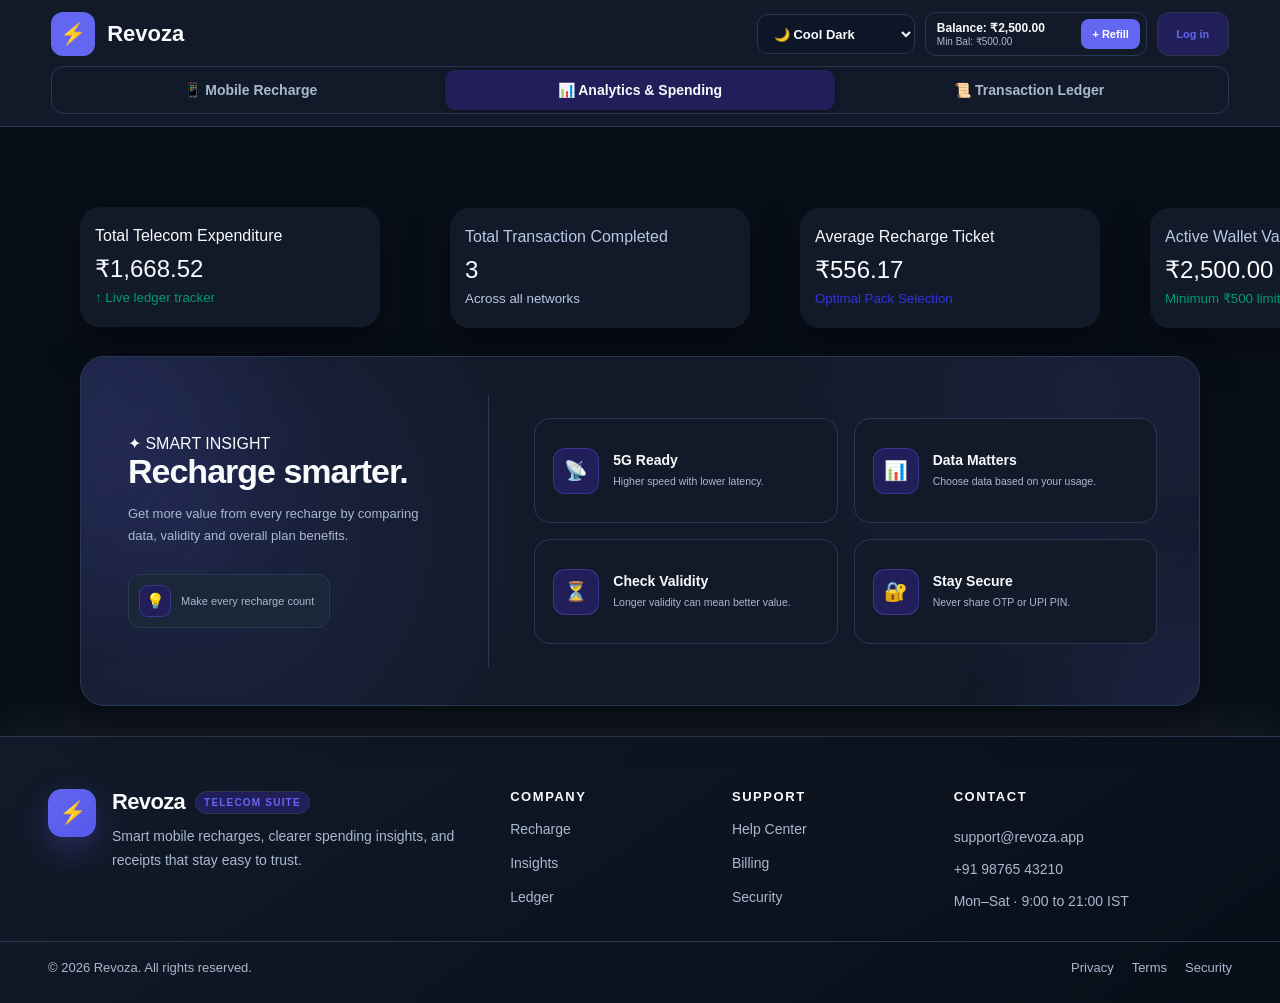
==== analytical.html @ b3568585 "intial-commit" ====
<!DOCTYPE html>
<html lang="en" data-theme="cool-dark">
<head>
    <meta charset="UTF-8">
    <meta name="viewport" content="width=device-width, initial-scale=1.0">
    <title>Revoza</title>
    <link rel="icon" type="image/svg+xml" href="assets/favicon.svg">
    <link rel="apple-touch-icon" href="assets/favicon.svg">
    <link rel="stylesheet" href="css/style.css">
    <script defer src="Js/theme.js"></script>
</head>
<body>
     

    <header class="one">

        <div class="two">
            ⚡
        </div>


  
        <span class="three">
            Revoza
        </span>



        <span class="four">
            Telecom Suite
        </span>



        <nav class="nav-box">

            <button class="Mobile" onclick="window.location.href='index.html'">
                📱 Mobile Recharge
            </button>

           <button class="Mobile active">
           📊 Analytics &amp; Spending
          </button>

         <button class="Mobile" onclick="window.location.href='ledger.html'">
          📜 Transaction Ledger
         </button>
        </nav>



        <div class="right-section">


    

            <div class="theme">

                <select aria-label="Choose color theme">
                    <option value="cool-gray">🔘 Cool Gray</option>
                    <option value="cool-dark">🌙 Cool Dark</option>
                    <option value="soft-white">⚪ Soft White</option>
                    <option value="warm-cream">🌾 Warm Cream</option>
                    <option value="soft-sage">🌿 Soft Sage</option>
                </select>

            </div>




            <div class="wallet">

                <div class="balance-info">

                    <strong>
                        Balance: <span id="display-wallet-bal">₹2,500.00</span>
                    </strong>

                    <small>
                        Min Bal: ₹500.00
                    </small>

                </div>


                <button onclick="window.location.href='index.html'">
                    + Refill
                </button>

            </div>


         

            <div class="user-dropdown-container">
                <button
                    type="button"
                    onclick="handleAuthButtonClick()"
                    class="avatar-button"
                    aria-label="Log in">
                    Log in
                </button>
            </div>

        </div>

    </header>

    <div class="cards-container">

     <div class="total-expenditure" >
            <p class="telecom-expenditure">Total Telecom Expenditure</p>
            <span class="telecom-cost" id="kpi-total-spent">₹0.00</span> <br>
            <small class="telecom-small">↑ Live ledger tracker</small>
     </div>

     <div class="total-expenditure-one" >
            <p class="telecom-expenditure-one">Total Transaction Completed</p>
            <span class="telecom-cost-one" id="kpi-total-count">0</span> <br>
            <small class="telecom-small-one"> Across all networks</small>
     </div>

     <div class="total-expenditure-two" >
            <p class="telecom-expenditure-two">Average Recharge Ticket</p>
            <span class="telecom-cost-two" id="kpi-avg-amount">₹0.00</span> <br>
            <small class="telecom-small-two">Optimal Pack Selection</small>
     </div>


     <div class="total-expenditure-three" >
            <p class="telecom-expenditure-three">Active Wallet Vault</p>
            <span class="telecom-cost-three" id="kpi-wallet-bal">₹2,500.00</span> <br>
            <small class="telecom-small-three">Minimum ₹500 limit</small>
     </div>

    
<div class="recharge-insights">

    <div class="insight-feature">

        <div class="feature-top">
            <span class="feature-badge">✦ SMART INSIGHT</span>
        </div>

        <h2>Recharge smarter.</h2>

        <p>
            Get more value from every recharge by comparing
            data, validity and overall plan benefits.
        </p>

        <div class="feature-bottom">
            <span>💡</span>
            <span>Make every recharge count</span>
        </div>

    </div>


    
    <div class="insight-list">

        <div class="smart-insight">
            <div class="smart-icon">📡</div>

            <div>
                <h4>5G Ready</h4>
                <p>Higher speed with lower latency.</p>
            </div>
        </div>


        <div class="smart-insight">
            <div class="smart-icon">📊</div>

            <div>
                <h4>Data Matters</h4>
                <p>Choose data based on your usage.</p>
            </div>
        </div>


        <div class="smart-insight">
            <div class="smart-icon">⏳</div>

            <div>
                <h4>Check Validity</h4>
                <p>Longer validity can mean better value.</p>
            </div>
        </div>


        <div class="smart-insight">
            <div class="smart-icon">🔐</div>

            <div>
                <h4>Stay Secure</h4>
                <p>Never share OTP or UPI PIN.</p>
            </div>
        </div>

    </div>

</div>

 </div>

    <footer class="site-footer">
        <div class="footer-shell">
            <div class="footer-brand">
                <div class="footer-logo">⚡</div>
                <div class="footer-brand-copy">
                    <div class="footer-brand-row">
                        <span class="footer-name">Revoza</span>
                        <span class="footer-tag">Telecom Suite</span>
                    </div>
                    <p>Smart mobile recharges, clearer spending insights, and receipts that stay easy to trust.</p>
                </div>
            </div>

            <div class="footer-column">
                <h4>Company</h4>
                <ul class="footer-links">
                    <li><a href="index.html">Recharge</a></li>
                    <li><a href="analytical.html">Insights</a></li>
                    <li><a href="ledger.html">Ledger</a></li>
                </ul>
            </div>

            <div class="footer-column">
                <h4>Support</h4>
                <ul class="footer-links">
                    <li><span>Help Center</span></li>
                    <li><span>Billing</span></li>
                    <li><span>Security</span></li>
                </ul>
            </div>

            <div class="footer-column footer-contact">
                <h4>Contact</h4>
                <p>support@revoza.app</p>
                <p>+91 98765 43210</p>
                <p>Mon–Sat · 9:00 to 21:00 IST</p>
            </div>
        </div>

        <div class="footer-bottom">
            <span>© 2026 Revoza. All rights reserved.</span>
            <div class="footer-legal">
                <span>Privacy</span>
                <span>Terms</span>
                <span>Security</span>
            </div>
        </div>
    </footer>

    <script src="./Js/form-validation.js"></script>
    <script src="./Js/script.js"></script>
    <script src="./Js/auth-header.js"></script>
</body>
</html>
---- css/style.css ----
* {
    margin: 0;
    padding: 0;
    box-sizing: border-box;
}

body {
    background: #080e18;
    color: #ffffff;
    font-family: "Inter", Arial, Helvetica, sans-serif;
    overflow-x: hidden;
    min-height: 100vh;
    display: flex;
    flex-direction: column;
}

main,
.cards-container,
.ledger-page {
    flex: 1;
}

.site-footer {
    width: 100%;
    align-self: stretch;
    margin-top: 30px;
    background: linear-gradient(145deg, var(--theme-header, #121a29), var(--theme-bg, #080e18));
    border-top: 1px solid var(--theme-border, #293852);
    box-shadow: 0 -18px 40px color-mix(in srgb, var(--theme-text, #f8fafc) 5%, transparent);
    color: var(--theme-text, #f8fafc);
    transition: background 180ms ease, border-color 180ms ease, color 180ms ease;
}

.footer-shell {
    width: 100%;
    max-width: 1320px;
    margin: 0 auto;
    padding: 52px clamp(20px, 4vw, 48px) 28px;
    display: grid;
    grid-template-columns: minmax(280px, 1.7fr) repeat(2, minmax(120px, 0.75fr)) minmax(210px, 1.1fr);
    gap: 32px;
}

.footer-brand {
    display: flex;
    align-items: flex-start;
    gap: 16px;
}

.footer-logo {
    width: 48px;
    height: 48px;
    border-radius: 14px;
    display: grid;
    place-items: center;
    font-size: 22px;
    color: #ffffff;
    background: linear-gradient(135deg, var(--theme-accent, #6366f1), var(--theme-accent-hover, #5558e8));
    box-shadow: 0 12px 30px color-mix(in srgb, var(--theme-accent, #6366f1) 28%, transparent);
}

.footer-brand-copy {
    max-width: 360px;
}

.footer-brand-row {
    display: flex;
    align-items: center;
    gap: 10px;
    flex-wrap: wrap;
    margin-bottom: 10px;
}

.footer-name {
    font-size: 22px;
    font-weight: 800;
    letter-spacing: -0.03em;
    color: var(--theme-text, #f8fafc);
}

.footer-tag {
    padding: 5px 8px;
    border: 1px solid var(--theme-border, #293852);
    border-radius: 999px;
    background: var(--theme-accent-soft, #211e59);
    color: var(--theme-accent, #6366f1);
    font-size: 10px;
    font-weight: 700;
    letter-spacing: 0.12em;
    text-transform: uppercase;
}

.footer-brand-copy p,
.footer-column p,
.footer-links a,
.footer-links span {
    color: var(--theme-muted, #a9b8d0);
    font-size: 14px;
    line-height: 1.7;
}

.footer-column h4 {
    margin-bottom: 14px;
    color: var(--theme-text, #f8fafc);
    font-size: 13px;
    font-weight: 700;
    letter-spacing: 0.12em;
    text-transform: uppercase;
}

.footer-links {
    list-style: none;
    display: flex;
    flex-direction: column;
    gap: 10px;
}

.footer-links a {
    text-decoration: none;
    transition: color 150ms ease;
}

.footer-links a:hover,
.footer-legal a:hover {
    color: var(--theme-accent, #6366f1);
}

.footer-contact {
    display: flex;
    flex-direction: column;
    gap: 8px;
}

.footer-contact p {
    margin: 0;
}

.footer-bottom {
    width: 100%;
    max-width: 1320px;
    margin: 0 auto;
    padding: 18px clamp(20px, 4vw, 48px) 28px;
    border-top: 1px solid var(--theme-border, #293852);
    display: flex;
    align-items: center;
    justify-content: space-between;
    gap: 20px;
    color: var(--theme-muted, #a9b8d0);
    font-size: 13px;
}

.footer-legal {
    display: flex;
    align-items: center;
    gap: 18px;
    flex-wrap: wrap;
}

.footer-legal a {
    color: var(--theme-muted, #a9b8d0);
    text-decoration: none;
    transition: color 150ms ease;
}

.footer-legal span {
    color: var(--theme-muted, #a9b8d0);
}

.footer-links a:focus-visible,
.footer-legal a:focus-visible {
    outline: 2px solid var(--theme-accent, #6366f1);
    outline-offset: 4px;
    border-radius: 2px;
}

@media (max-width: 900px) {
    .footer-shell {
        grid-template-columns: 1fr 1fr;
    }
}

@media (max-width: 640px) {
    .footer-shell {
        grid-template-columns: 1fr;
    }

    .footer-bottom {
        flex-direction: column;
        align-items: flex-start;
    }
}

.one {
    width: 100%;
    height: 76px;
    background: #121a29;
    border-bottom: 1px solid #293447;
    display: flex;
    align-items: center;
    padding: 0 6.3%;
    gap: 10px;
}

.two {
    width: 44px;
    height: 44px;
    flex-shrink: 0;
    background: #6366f1;
    border-radius: 12px;
    display: flex;
    align-items: center;
    justify-content: center;
    font-size: 21px;
}

.three {
    color: #ffffff;
    font-size: 22px;
    font-weight: 700;
    white-space: nowrap;
    flex-shrink: 0;
}

.four {
    padding: 5px 8px;
    color: #8fc5ff;
    border: 1px solid #293852;
     border-radius: 8px;
    font-size: 10px;
    white-space: nowrap;
    margin-right: 28px;
    flex-shrink: 0;
}

.nav-box {
    width: 590px;
    height: 48px;
    display: flex;
    align-items: center;
    background: #1b2638;
    border: 1px solid #202f45;
    border-radius: 13px;
    padding: 4px;
    flex-shrink: 0;
}


.Mobile {
    height: 40px;
    padding: 0 14px;
    border: none;
    background: transparent;
    color: #aebbd0;
    border-radius: 10px;
    font-family: inherit;
    font-size: 14px;
    font-weight: 600;
    white-space: nowrap;
    cursor: pointer;
    display: flex;
    align-items: center;
    justify-content: center;
    flex: 1;
    transition: 0.2s ease;
}


.Mobile.active {
    background: #111a2a;
    color: #ffffff;
    box-shadow: 0 2px 6px rgba(0, 0, 0, 0.25);
}


.Mobile:hover {
    background: #26344a;
    color: #ffffff;
}


.right-section {
    margin-left: auto;
    display: flex;
    align-items: center;
    gap: 10px;
    flex-shrink: 0;
}


.theme select {
    width: 158px;
    height: 40px;
    padding: 0 12px;
    background: #101827;
    color: #ffffff;
    border: 1px solid #293852;
    border-radius: 11px;
    font-family: inherit;
    font-size: 13px;
    font-weight: 600;
    outline: none;
    cursor: pointer;
}



.wallet {
    width: 222px;
    height: 44px;
    display: flex;
    align-items: center;
    justify-content: space-between;
    padding: 4px 6px 4px 11px;
    background: #1b2638;
    border: 1px solid #293852;
    border-radius: 11px;
    flex-shrink: 0;
}

.balance-info {
    display: flex;
    flex-direction: column;
    gap: 1px;
   white-space: nowrap;
}


.balance-info strong {
    color: #ffffff;
    font-size: 12px;
    font-weight: 700;
}


.balance-info small {
    color: #83a1c4;
    font-size: 10px;
}


.wallet > button {
    height: 30px;
    padding: 0 11px;
    background: #111a2a;
    border: none;
    border-radius: 8px;
    color: #ffffff;
    font-family: inherit;
    font-size: 11px;
    font-weight: 700;
    cursor: pointer;
}


.wallet > button:hover {
    background: #26344a;
}

.user-dropdown-container {
    position: relative;
    flex-shrink: 0;
}


.avatar-button {
    width: 44px;
    height: 44px;
    display: flex;
    align-items: center;
    justify-content: center;
    background: #201d67;
    border: 1px solid #36318c;
    border-radius: 12px;
    color: #9b9aff;
    font-family: inherit;
    font-size: 13px;
    font-weight: 700;
    cursor: pointer;
}


.avatar-button:hover {
    background: #29247c;
}

.dropdown-menu {
    position: absolute;
    top: calc(100% + 10px);
    right: 0;
    width: 245px;
    padding: 8px;
    background: #121a29;
    border: 1px solid #293852;
    border-radius: 14px;
    box-shadow:
        0 15px 35px rgba(0, 0, 0, 0.35),
        0 4px 12px rgba(0, 0, 0, 0.2);
    display: none;
    z-index: 1000;
}


.dropdown-menu.show {
    display: block;
}

.dropdown-menu.login-menu {
    width: min(360px, calc(100vw - 32px));
    padding: 22px;
    border-color: rgba(129, 150, 190, 0.22);
    border-radius: 18px;
    background:
        radial-gradient(ellipse at top right, rgba(99, 102, 241, 0.14), transparent 48%),
        #121a29;
}

.user-dropdown-container > .avatar-button {
    width: auto;
    min-width: 72px;
    padding: 0 12px;
    background: #201d67;
    color: #d3d2ff;
    font-size: 11px;
}

.login-heading {
    margin-bottom: 20px;
}

.login-eyebrow {
    color: #9b9aff;
    font-size: 10px;
    font-weight: 800;
    letter-spacing: 0.12em;
}

.login-heading h2 {
    margin: 8px 0 6px;
    color: #ffffff;
    font-size: 20px;
    letter-spacing: -0.03em;
}

.login-heading p,
.login-note {
    color: #91a0b8;
    font-size: 12px;
    line-height: 1.5;
}

.login-form {
    display: flex;
    flex-direction: column;
    gap: 8px;
}

.login-form > label,
.auth-conditional > label {
    margin-top: 4px;
    color: #d5dfef;
    font-size: 11px;
    font-weight: 700;
}

.auth-conditional {
    display: flex;
    flex-direction: column;
    gap: 8px;
}

.auth-conditional.hidden {
    display: none !important;
}

.login-form > input,
.auth-conditional > input {
    width: 100%;
    height: 42px;
    padding: 0 12px;
    border: 1px solid #2b3a53;
    border-radius: 10px;
    outline: none;
    background: #0d1627;
    color: #ffffff;
    font: inherit;
    font-size: 12px;
    transition: border-color 150ms ease, box-shadow 150ms ease;
}

.login-form > input::placeholder {
    color: #64748b;
}

.login-form > input:focus {
    border-color: #777afc;
    box-shadow: 0 0 0 3px rgba(99, 102, 241, 0.16);
}

.auth-field-error {
    margin: 0 2px 2px;
    color: #f87171;
    font-size: 11px;
    line-height: 1.4;
    text-align: center;
}

.login-form > input.auth-invalid,
.login-form > input.auth-invalid:focus,
.auth-conditional > input.auth-invalid,
.auth-conditional > input.auth-invalid:focus {
    border-color: #ff4d4f;
    box-shadow: none;
}

.login-options {
    display: flex;
    justify-content: space-between;
    align-items: center;
    gap: 10px;
    margin: 6px 0 8px;
}

.password-rules {
    display: grid;
    gap: 5px;
    margin: 2px 0 6px;
    padding: 11px 12px;
    border: 1px solid var(--theme-border, rgba(148, 163, 184, 0.14));
    border-radius: 10px;
    background: var(--theme-card-hover, rgba(7, 13, 25, 0.42));
    color: var(--theme-muted, #aebbd0);
    font-size: 10px;
    line-height: 1.35;
}

.password-rules-title {
    margin-bottom: 2px;
    color: var(--theme-text, #d5dfef);
    font-size: 10px;
    font-weight: 700;
}

.password-rules [data-password-rule]::before {
    content: "○";
    display: inline-block;
    width: 16px;
    color: var(--theme-subtle, #8290a6);
}

.password-rules [data-password-rule].passed {
    color: var(--theme-accent, #86efac);
}

.password-rules [data-password-rule].passed::before {
    content: "✓";
    color: var(--theme-accent, #4ade80);
}

.auth-message {
    margin: 2px 0;
    padding: 10px 11px;
    border: 1px solid rgba(248, 113, 113, 0.25);
    border-radius: 9px;
    background: rgba(127, 29, 29, 0.18);
    color: #fca5a5;
    font-size: 11px;
    line-height: 1.45;
}

.auth-message.success {
    border-color: rgba(74, 222, 128, 0.25);
    background: rgba(20, 83, 45, 0.2);
    color: var(--theme-text, #000000);
}

.auth-session h3 {
    margin: 0 0 6px;
    color: var(--theme-text, #000000);
    font-size: 16px;
}

.auth-session > p {
    margin: 4px 0;
    color: var(--theme-text, #000000);
    font-size: 12px;
}

.auth-logout {
    width: 100%;
    margin-top: 12px;
    padding: 10px 12px;
    border: 0;
    border-radius: 9px;
    background: #245b3d;
    color: #ffffff;
    font: inherit;
    font-weight: 700;
    cursor: pointer;
}

.auth-switch {
    display: flex;
    justify-content: center;
    align-items: baseline;
    flex-wrap: wrap;
    gap: 5px;
    margin: 8px 0 0;
    color: #91a0b8;
    font-size: 11px;
}

.auth-switch button {
    padding: 0;
    border: 0;
    background: transparent;
    color: #a5a6ff;
    font: inherit;
    font-weight: 700;
    cursor: pointer;
}

.auth-switch button:hover {
    color: #d2d2ff;
    text-decoration: underline;
}

.remember-option {
    display: inline-flex;
    align-items: center;
    gap: 7px;
    color: #aebbd0;
    font-size: 11px;
    cursor: pointer;
}

.remember-option input {
    accent-color: #6366f1;
}

.forgot-password {
    padding: 0;
    border: 0;
    background: transparent;
    color: #a5a6ff;
    font: inherit;
    font-size: 11px;
    cursor: pointer;
}

.forgot-password:hover {
    color: #d2d2ff;
    text-decoration: underline;
}

.login-submit {
    min-height: 43px;
    border: 0;
    border-radius: 10px;
    background: linear-gradient(135deg, #696cf5, #5558e8);
    color: #ffffff;
    font: inherit;
    font-size: 13px;
    font-weight: 800;
    cursor: pointer;
    box-shadow: 0 7px 18px rgba(79, 70, 229, 0.22);
    transition: transform 150ms ease, filter 150ms ease;
}

.login-submit:hover {
    transform: translateY(-1px);
    filter: brightness(1.08);
}

.login-submit:focus-visible,
.forgot-password:focus-visible,
.auth-switch button:focus-visible {
    outline: 3px solid rgba(129, 140, 248, 0.75);
    outline-offset: 3px;
}

.login-note {
    margin-top: 6px;
    text-align: center;
    font-size: 10px;
}

.auth-page-body {
    min-height: 100vh;
    background:
        radial-gradient(circle at top, rgba(99, 102, 241, 0.18), transparent 38%),
        linear-gradient(180deg, var(--theme-bg, #070d18) 0%, var(--theme-header, #121a29) 100%);
    display: flex;
    align-items: center;
    justify-content: center;
    padding: 32px 18px;
}

.auth-page-shell {
    width: min(100%, 430px);
}

.auth-page-brand {
    display: flex;
    align-items: center;
    justify-content: center;
    gap: 12px;
    margin-bottom: 18px;
    color: var(--theme-text, #ffffff);
}

.auth-page-brand-mark {
    width: 42px;
    height: 42px;
    display: grid;
    place-items: center;
    border-radius: 12px;
    background: linear-gradient(135deg, var(--theme-accent, #6366f1), var(--theme-accent-hover, #5558e8));
    box-shadow: 0 14px 32px color-mix(in srgb, var(--theme-accent, #6366f1) 28%, transparent);
    font-size: 20px;
}

.auth-page-brand-name {
    font-size: 22px;
    font-weight: 800;
    letter-spacing: -0.04em;
    color: var(--theme-text, #ffffff);
}

.auth-page-brand-tag {
    display: inline-flex;
    align-items: center;
    justify-content: center;
    margin-left: 8px;
    padding: 4px 8px;
    border: 1px solid var(--theme-border, #2d3a50);
    border-radius: 999px;
    background: var(--theme-accent-soft, rgba(17, 24, 39, 0.72));
    color: var(--theme-accent, #8fc5ff);
    font-size: 9px;
    font-weight: 700;
    letter-spacing: 0.1em;
    text-transform: uppercase;
}

.auth-page-card {
    padding: 26px 22px 20px;
    border: 1px solid var(--theme-border, rgba(129, 150, 190, 0.26));
    border-radius: 20px;
    background:
        radial-gradient(ellipse at top right, color-mix(in srgb, var(--theme-accent, #6366f1) 14%, transparent), transparent 40%),
        var(--theme-card, #121a29);
    box-shadow: var(--theme-shadow, 0 25px 50px rgba(3, 7, 18, 0.38));
}

.auth-page-card .login-heading {
    margin-bottom: 18px;
}

.auth-page-card .login-form {
    gap: 9px;
}

.auth-page-card .auth-switch {
    margin-top: 12px;
}

.auth-page-card .login-note {
    margin-top: 10px;
}

.auth-page-link {
    display: inline-flex;
    align-items: center;
    justify-content: center;
    gap: 8px;
    width: 100%;
    min-height: 42px;
    border: 1px solid var(--theme-border, #2b3a53);
    border-radius: 10px;
    background: var(--theme-input, rgba(10, 16, 24, 0.7));
    color: var(--theme-text, #dfe7f5);
    font: inherit;
    font-size: 12px;
    font-weight: 700;
    text-decoration: none;
    transition: border-color 150ms ease, background 150ms ease;
}

.auth-page-link:hover {
    border-color: var(--theme-accent, #4f61a0);
    background: var(--theme-card-hover, #182337);
}

.auth-page-link:focus-visible {
    outline: 3px solid rgba(129, 140, 248, 0.75);
    outline-offset: 3px;
}


.menu-header {
    padding: 12px 11px 13px;
    border-bottom: 1px solid #293447;
    margin-bottom: 6px;
}


.menu-user-name {
    color: #ffffff;
    font-size: 14px;
    font-weight: 700;
    margin-bottom: 4px;
}


.menu-user-email {
    color: #8193ad;
    font-size: 11px;
}


.menu-item {
    width: 100%;
    min-height: 40px;
    padding: 0 11px;
    display: flex;
    align-items: center;
    border: none;
    border-radius: 9px;
    background: transparent;
    color: #c3cfdf;
    font-family: inherit;
    font-size: 12px;
    font-weight: 600;
    text-align: left;
    cursor: pointer;
}

.account-menu-link {
    text-decoration: none;
}


.menu-item:hover {
    background: #1d2a3e;
    color: #ffffff;
}



.select-operator {
    width: 602px;
    height: 410px;
    margin: 30px 0 0 5%;
    padding: 22px;
    background: #121a29;
    border: 1px solid #293852;
    border-radius: 17px;
    position: relative;
    display: grid;
    grid-template-columns: 1fr 1fr;
    column-gap: 12px;
    row-gap: 13px;
}



.select-operator > span {
    grid-column: 1 / -1;
    display: block;
    color: #ffffff;
    font-size: 17px;
    font-weight: 700;
    line-height: 22px;
    margin-bottom: 0;
}


.pp-sidebar {
    position: absolute;
    top: 21px;
    right: 22px;
    height: 37px;
    display: flex;
    align-items: center;
    padding: 3px;
    background: #1b2638;
    border-radius: 12px;
    z-index: 5;
}


.toggle-btn {
    height: 31px;
    padding: 0 14px;
    border: none;
    border-radius: 9px;
    background: transparent;
    color: #8eb4df;
    font-family: inherit;
    font-size: 13px;
    font-weight: 600;
    cursor: pointer;
    transition: 0.2s ease;
}


.toggle-btn.active {
    background: #111a2a;
    color: #ffffff;
    box-shadow: 0 2px 5px rgba(0, 0, 0, 0.3);
}


.toggle-btn:hover {
    color: #ffffff;
}
 

.button-one,
.button-two,
.button-three,
.button-four {
    width: 100%;
    height: 72px;
    margin: 0;
    position: relative;
    display: block;
}




.button-one button,
.button-two button,
.button-three button,
.button-four button {
    width: 100%;
    height: 72px;
    position: relative;
    display: flex;
    align-items: center;
    padding: 0 15px;
    background: #121a29;
    border: 1px solid #293852;
    border-radius: 15px;
    color: #ffffff; 
    font-family: inherit;
    text-align: left;
    cursor: pointer;
    transition:
        background 0.2s ease,
        border 0.2s ease;
}

.button-one button.selected,
.button-two button.selected,
.button-three button.selected,
.button-four button.selected {
    background: #211e59;
    border: 2px solid #6366f1;
}



.button-one button:hover,
.button-two button:hover,
.button-three button:hover,
.button-four button:hover {
    border-color: #4f61a0;
    background: #182337;
}


.button-one button.selected:hover,
.button-two button.selected:hover,
.button-three button.selected:hover,
.button-four button.selected:hover {
    background: #211e59;
    border-color: #6366f1;
}



.logo-selector {
    width: 39px;
    height: 39px;
    flex-shrink: 0;
    margin-right: 13px;
    border-radius: 10px;
    display: flex;
    align-items: center;
    justify-content: center;
    color: #ffffff;
    font-size: 14px;
    font-weight: 700;
}



.button-one .logo-selector {
    background: #0864c9;
}


.button-two .logo-selector {
    background: #ec1646;
}


.button-three .logo-selector {
    background: #ed8700;
}



.button-four .logo-selector {
    background: #009b70;
}



.button-one strong,
.button-two strong,
.button-three strong,
.button-four strong {
    position: absolute;
    left: 66px;
    top: 19px;
    color: #ffffff;
    font-size: 14px;
    font-weight: 700;
    line-height: 17px;
    white-space: nowrap;
}


.button-one small,
.button-two small,
.button-three small,
.button-four small {
    position: absolute;
    left: 66px;
    top: 40px;
    color: #a9b8d0;
    font-size: 12px;
    line-height: 15px;
    white-space: nowrap;
}


.selected-indicator {
    position: absolute;
    right: 14px;
    top: 50%;
    transform: translateY(-50%);
    width: 23px;
    height: 23px;
    display: none;
    align-items: center;
    justify-content: center;
    background: #6865f5;
    border-radius: 50%;
    color: #ffffff;
    font-size: 14px;
    font-weight: 700;
}


.selected-indicator.selected {
    display: flex;
}


.phone-field-group {
    grid-column: 1 / -1;
    width: 100%;
    margin-top: 1px;
}


.field-label {
    display: block;
    margin-bottom: 6px;
    color: #9fc3eb;
    font-size: 12px;
    font-weight: 600;
}



.phone-input-wrap {
    width: 100%;
    height: 49px;
    display: flex;
    align-items: center;
    background: #0d1627;
    border: 1px solid #293852;
    border-radius: 12px;
    padding: 0 10px 0 13px;
}


.prefix-tag {
    color: #a9c9ed;
    font-size: 13px;
    font-weight: 600;
    margin-right: 12px;
}


.phone-input {
    flex: 1;
    min-width: 0;
    height: 100%;
    border: none;
    outline: none;
    background: transparent;
    color: #ffffff;
    font-family: inherit;
    font-size: 17px;
    font-weight: 700;
}


.phone-input::placeholder {
    color: #687b98;
    font-weight: 400;
}


.auto-detect-pill {
    display: flex;
    align-items: center;
    justify-content: center;
}



.badge-brand {
    min-width: 39px;
    height: 25px;
    padding: 0 9px;
    display: flex;
    align-items: center;
    justify-content: center;
    background: #211e59;
    border: 1px solid #39349b;
    border-radius: 14px;
    color: #7472ff;
    font-size: 11px;
    font-weight: 700;
}


.circle-bar {
    grid-column: 1 / -1;
    width: 100%;
    height: 43px;
    margin-top: 0;
    padding: 0 13px;
    display: flex;
    align-items: center;
    justify-content: space-between;
    background: #1e2b40;
    border-radius: 11px;
}




.circle-text {
    color: #9fc3eb;
    font-size: 12px;
    font-weight: 400;
}



.circle-val {
    color: #ffffff;
   font-size: 12px;
   font-weight: 700;
}



.card {
    width: 602px;
    height: auto;
    min-height: 0;
    margin: 20px 0 30px 5%;
    padding: 22px 25px 24px;
    background: #121a29;
    border: 1px solid #293852;
    border-radius: 17px;
    color: #ffffff;
    box-sizing: border-box;
}



.card .summary-title {
    width: 100%;
    margin: 0 0 20px;
    padding: 0 0 12px;
    display: flex;
    align-items: center;
    justify-content: space-between;
    border-bottom: 1px solid #293447;
    color: #9fc3eb;
    font-size: 13px;
    font-weight: 700;
}



.card .summary-title .selected-indicator {

    position: static;
    display: inline-flex;
    align-items: center;
    justify-content: center;
    width: auto;
    height: 24px;
    margin: 0;
    padding: 0 10px;
    background: #6366f1;
    border: none;
    border-radius: 12px;
    color: #ffffff;
    font-size: 10px;
    font-weight: 700;
    white-space: nowrap;
}



.card .summary-item {

    width: 100%;
    margin: 0 0 13px;
    padding: 0;
    display: flex;
    align-items: center;
    justify-content: space-between;
    color: #a9b8d0;
    font-size: 13px;
}


.card .summary-item-label {

    color: #a9b8d0;
    font-size: 13px;
    font-weight: 400;
}


.card .summary-item-val {

    color: #ffffff;
    font-size: 13px;
    font-weight: 700;
}



.card .hidden {
    display: none;
}


.card .summary-total {

    width: 100%;
    margin-top: 4px;
    padding-top: 15px;
    display: flex;
    align-items: center;
    justify-content: space-between;
    border-top: 1px solid #293447;
}


.card .total-text {

    color: #ffffff;
    font-size: 15px;
    font-weight: 700;
}


.card .total-num {

    color: #ffffff;
    font-size: 21px;
    font-weight: 800;
}



.card .coupon-box {

    width: 100%;
    margin-top: 24px;
    padding: 0;
    background: transparent;
    border: none;
}




.card .coupon-box .field-label {

    display: block;
    margin: 0 0 7px;
    color: #9fc3eb;
    font-size: 12px;
    font-weight: 600;
}


.card .coupon-row {

    width: 100%;
    display: flex;
    align-items: center;
}




.card .coupon-input {

    flex: 1;
    min-width: 0;
    height: 48px;
    padding: 0 16px;
    background: #0d1627;
    border: 1px solid #293852;
    border-radius: 12px;
    outline: none;
    color: #ffffff;
    font-family: inherit;
    font-size: 13px;
    font-weight: 600;
    box-sizing: border-box;
}


.card .coupon-input::placeholder {

    color: #71809a;
}



.card .btn-secondary {

    width: 92px;
    height: 48px;
    margin-left: 10px;
    padding: 0;
    flex-shrink: 0;
    display: flex;
    align-items: center;
    justify-content: center;
    background: #1d2a40;
    border: none;
    border-radius: 12px;
    color: #ffffff;
    font-family: inherit;
    font-size: 13px;
    font-weight: 700;
    cursor: pointer;
}


.card .btn-secondary:hover {

    background: #293a55;
}


.card .coupon-hints {

    margin: 8px 0 0;
    color: #7f96b5;
    font-size: 10px;
    line-height: 15px;
}


.card .coupon-hints strong {

    color: #9fc3eb;
    font-weight: 600;
}

.card #pay-button {

    width: 100%;
    height: 57px;
    margin: 24px 0 0;
    padding: 0 24px;
    display: flex; 
    align-items: center;
    justify-content: space-between;
    background: #6366f1;
    border: none;
    border-radius: 13px;
    color: #ffffff;
    font-family: inherit;
    font-size: 16px;
    font-weight: 700;
    cursor: pointer;
    box-sizing: border-box;
    transition: 0.2s ease;
}


.card #pay-button:hover {

    background: #5558e8;
}


.card #pay-button-text {

    color: #ffffff;
    font-size: 16px;
    font-weight: 700;
}



.card #pay-button-amount {

    color: #ffffff;
    font-size: 14px;
    font-weight: 800;
}



.card .minimum-balance {

    margin: 14px 0 0;
    padding: 0;
    text-align: center;
    color: #83a1c4;
    font-size: 10px;
    line-height: 15px;
}


.card .minimum-balance strong {

    color: #9fc3eb;
    font-weight: 700;
}


.recharge-layout {
    width: 100%;
    display: grid;
    grid-template-columns: minmax(0, 0.85fr) minmax(0, 1.15fr);
    gap: 24px;
    padding: 30px 5% 40px;
    box-sizing: border-box;
    align-items: start;
}



.left-column {
    width: 100%;
    display: flex;
    flex-direction: column;
    gap: 20px;
    min-width: 0;
}



.left-column .select-operator {

    width: 100%;
    margin: 0;
    box-sizing: border-box;
}



.left-column .card {

    width: 100%;
    margin: 0;
    box-sizing: border-box;
}



.catlog-panel {

    width: 100%;
    min-width: 0;
    margin: 0;
    box-sizing: border-box;
}



.catlog-panel .card {

    width: 100%;
    height: auto ;
    min-height: 760px;
    margin: 0;
    padding: 28px 24px 32px;
    background: #121a29;
    border: 1px solid #293852;
    border-radius: 17px;
    color: #ffffff;
    box-sizing: border-box;
}



.catlog-top {

    width: 100%;
    display: flex;
    align-items: flex-start;
    justify-content: space-between;
    gap: 20px;
    margin-bottom: 20px;
}



.catlog-heading {

    margin: 0 0 3px;
    color: #ffffff;
    font-size: 23px;
    font-weight: 800;
    line-height: 1.2;
}



.catlog-sub {

    margin: 0;
    color: #9fb1cc;
    font-size: 15px;
    line-height: 1.4;
}


.catlog-sub strong {

    color: #19bfff;
    font-weight: 700;
}



.search-filter-row {

    width: 345px;
    flex-shrink: 0;
}


.search-filter-row .input-field {

    width: 100%;
    height: 48px;
    padding: 0 16px;
    background: #0d1627;
    border: 1px solid #293852;
    border-radius: 13px;
    outline: none;
    color: #ffffff;
    font-family: inherit;
    font-size: 13px;
    box-sizing: border-box;
}


.search-filter-row .input-field::placeholder {

    color: #71809a;
}

.category-tab-bar {

    width: 100%;
    display: flex;
    align-items: center;
    gap: 12px;
    padding-bottom: 13px;
    margin-bottom: 22px;
    border-bottom: 1px solid #293447;
    overflow-x: auto;
    scrollbar-width: none;
}


.category-tab-bar::-webkit-scrollbar {

    display: none;
}



.cat-tab {

    height: 40px;
    padding: 0 18px;
    border: none;
    border-radius: 11px;
    background: transparent;
    color: #9db0ca;
    font-family: inherit;
    font-size: 14px;
    font-weight: 600;  
    white-space: nowrap;
    cursor: pointer;
    transition: 0.2s ease;
}


.cat-tab:hover {

    background: #1c2940;
    color: #ffffff;
}


.cat-tab.active {

    background: #6366f1;
    color: #ffffff;
    font-weight: 700;
}


.plans-scroll-grid {

    width: 100%;
    display: grid;
    grid-template-columns:
        repeat(2, minmax(0, 1fr));
    gap: 20px;
    box-sizing: border-box;
}

@media (max-width: 1250px) {

    .recharge-layout {
        grid-template-columns: minmax(0, 0.9fr) minmax(0, 1.1fr);
        padding-left: 3%;
        padding-right: 3%;
    }

}


@media (max-width: 1000px) {

    .recharge-layout {

        grid-template-columns: 1fr;

    }


    .left-column {

        width: 100%;

    }


    .catlog-panel {

        width: 100%;

    }


    .catlog-panel .card {

        min-height: auto;

    }

}


@media (max-width: 650px) {

    .recharge-layout {

        padding: 20px 12px 30px;

    }


    .catlog-top {

        flex-direction: column;

    }


    .search-filter-row {

        width: 100%;

    }


    .plans-scroll-grid {

        grid-template-columns: 1fr;

    }


    .catlog-panel .card {

        padding: 20px 16px 25px;

    }

}

.total-expenditure{
    color: #AFC8E8;
    font-size: 16px;
    gap: 10px;
    margin: 80px;
    background-color: #151C2C;
    padding-top: 20px;
    padding-bottom: 20px;
    padding-left: 15px;
    padding-right: 8px;
    border-radius: 20px;
    height: 120px;
    width: 300px;

}

.total-expenditure .telecom-expenditure {
    
   font-size:16px;
  margin: 0  0 10px 0 ;
}

.total-expenditure .telecom-cost{
 font-size: x-large;
display: inline-block;
  margin-bottom: 5px;
}

.total-expenditure .telecom-small{
    color: #009b70;
     display: inline-block;
    margin-bottom: 20px;
}





.total-expenditure-one{
    color: #AFC8E8;
    font-size: 16px;
    background-color: #151C2C;
    padding-top: 20px;
    padding-bottom: 20px;
    padding-left: 15px;
    padding-right: 8px;
    border-radius: 20px;
    height: 120px;
    width: 300px;
    margin-left: 450px;
    margin-top: -199px;
}

.total-expenditure-one .telecom-expenditure-one{
  font-size:16px;
  color: #b8c7e6;
 margin: 0  0 10px 0 ;
  
}

.total-expenditure-one .telecom-cost-one{
 font-size: x-large;
 display: inline-block;
  margin-bottom: 5px;
}

.total-expenditure-one  .telecom-small-one{
   color: #b8c7e6;
    display: inline-block;
   margin-bottom: 20px;

}




.total-expenditure-two{
    color: #AFC8E8;
    font-size: 16px;
    background-color: #151C2C;
    padding-top: 20px;
    padding-bottom: 20px;
    padding-left: 15px;
    padding-right: 8px;
    border-radius: 20px;
    height: 120px;
    width: 300px;
    margin-left: 800px;
    margin-top: -120px;
}

.total-expenditure-two .telecom-expenditure-two{
  font-size:16px;
   margin: 0  0 10px 0 ;

}

.total-expenditure-two .telecom-cost-two{
 font-size: x-large;
 color: #ffffff;
  display: inline-block;
  margin-bottom: 5px;
}

.total-expenditure-two  .telecom-small-two{
   color:rgb(50, 50, 223);
    display: inline-block;
  margin-bottom: 20px;
}



.total-expenditure-three{
    color: #AFC8E8;
    font-size: 16px;
    background-color: #151C2C;
    padding-top: 20px;
    padding-bottom: 20px;
    padding-left: 15px;
    padding-right: 8px;
    border-radius: 20px;
    height: 120px;
    width: 300px;
    margin-left: 1150px;
    margin-top: -120px;
}

.total-expenditure-three .telecom-expenditure-three{
  font-size:16px;
  margin-bottom: 5px;
 color: #b8c7e6;
 margin: 0  0 10px 0 ;
  
}

.total-expenditure-three .telecom-cost-three{
 font-size: x-large;
 margin-bottom: 4px;
  color: #ffffff;
  display: inline-block;
  margin-bottom: 5px;
}

.total-expenditure-three  .telecom-small-three{
  color: #009b70;
   display: inline-block;
  margin-bottom: 20px;
}



.recharge-insights {

    width: calc(100% - 160px);
    height: 350px;
    margin-left: 80px;
    margin-top: 28px;
    padding: 38px 42px;
    box-sizing: border-box;
    display: grid;
    grid-template-columns: 1fr 1.7fr;
    gap: 45px;
    position: relative;
    overflow: hidden;

    background:
        radial-gradient(
            circle at 10% 50%,
            rgba(91, 76, 255, 0.20),
            transparent 32%
        ),
        radial-gradient(
            circle at 90% 10%,
            rgba(91, 76, 255, 0.10),
            transparent 28%
        ),
        #151C2C;

    border: 1px solid #303B50;
    border-radius: 24px;
    color: white;
    box-sizing: border-box;
}



.recharge-insights::before {

    content: "";
    position: absolute;
    width: 300px;
    height: 300px;
    left: -150px;
    top: -100px;
    border-radius: 50%;
    background: rgba(91, 76, 255, 0.12);
    filter: blur(60px);
    pointer-events: none;
}


.recharge-insights::after {

    content: "";
    position: absolute;
    width: 250px;
    height: 250px;
    right: -120px;
    bottom: -150px;
    border-radius: 50%;
    background: rgba(91, 76, 255, 0.10);
    filter: blur(60px);
    pointer-events: none;
}


.insight-feature {

    position: relative;
    z-index: 2;
    display: flex;
    flex-direction: column;
    justify-content: center;
    padding: 10px 45px 10px 5px;
    border-right: 1px solid #30394B;
    box-sizing: border-box;
}



.smart-badge {

    width: fit-content;
    padding: 7px 12px;
    position: relative;
    top: -12px;
    margin-bottom: 4px;
    color: #9388FF;
    background: rgba(83, 69, 210, 0.14);
    border: 1px solid #4A3FA8;
    border-radius: 20px;
    font-size: 9px;
    font-weight: 600;
    letter-spacing: 1.3px; 
    line-height: 1;
}


.insight-feature h2 {

    margin: 0 0 14px 0;
    color: #FFFFFF;
   font-size: 34px;
    line-height: 1.08;
    font-weight: 600;
   letter-spacing: -1px;
}




.insight-feature p {
 
    max-width: 390px;
    margin: 0;
    color: #8995AA;
    font-size: 13px;
   line-height: 1.65;
}



.feature-bottom {

    width: fit-content;
    margin-top: 28px;
    padding: 10px 15px 10px 10px;
    display: flex;
    align-items: center;
    gap: 10px;
    background: rgba(255, 255, 255, 0.025);
    border: 1px solid #293448;
    border-radius: 12px;
    color: #AFC8E8;
    font-size: 11px;
}




.feature-bottom span:first-child {

    width: 32px;
    height: 32px;
    display: flex;
    align-items: center;
    justify-content: center;
    background: #211B4B;
    border: 1px solid #3D347C;
    border-radius: 9px;
    font-size: 15px;
    flex-shrink: 0;
}



.insight-list {

    position: relative;
    z-index: 2;
    display: grid;
    grid-template-columns: 1fr 1fr;
    gap: 16px;
    align-content: center;
    padding: 0;
    box-sizing: border-box;
}



.smart-insight {

    min-height: 105px;
    padding: 18px;
    box-sizing: border-box;
    display: flex;
    align-items: center;
    gap: 14px;
    position: relative;

    background:
        linear-gradient(
            135deg,
            rgba(255,255,255,0.045),
            rgba(255,255,255,0.015)
        );

    border: 1px solid #293448;

    border-radius: 16px;

    transition:
        transform 0.25s ease,
        border-color 0.25s ease,
        background 0.25s ease,
        box-shadow 0.25s ease;
}



.smart-insight:hover {

    transform: translateY(-4px);

    background:
        linear-gradient(
            135deg,
            rgba(98,84,255,0.12),
            rgba(255,255,255,0.02)
        );

    border-color: #5146B8;

    box-shadow:
        0 12px 30px rgba(0,0,0,0.20);
}



.smart-icon {

    width: 46px;
    height: 46px;
    flex-shrink: 0;
    display: flex;
    align-items: center;
   justify-content: center;

    background:
        linear-gradient(
            145deg,
            #29215D,
            #1C193B
        );

    border: 1px solid #40358C;

    border-radius: 12px;

    font-size: 19px;

    box-shadow:
        inset 0 0 15px rgba(100,85,255,0.08);
}


.smart-insight h4 {

    margin: 0 0 6px 0;
    color: #FFFFFF;
   font-size: 14px;
    font-weight: 600;
}




.smart-insight p {

    margin: 0;
    color: #7F8BA0;
    font-size: 10.5px;
    line-height: 1.5;
}



@media (max-width: 1100px) {

    .recharge-insights {

        height: auto;

        min-height: 350px;

        grid-template-columns: 1fr;

        gap: 30px;
    }


    .insight-feature {

        border-right: none;

        border-bottom: 1px solid #30394B;

        padding: 10px 10px 30px;
    }


    .insight-list {

        grid-template-columns: 1fr 1fr;
    }
}


@media (max-width: 700px) {

    .recharge-insights {

        width: calc(100% - 30px);

        margin-left: 15px;

        padding: 25px;

    }


    .insight-list {

        grid-template-columns: 1fr;
    }


    .insight-feature h2 {

        font-size: 28px;
    }
}



.ledger-page {
    width: 100%;

    min-height: calc(100vh - 80px);

    padding-top: 30px;

    box-sizing: border-box;
}



.ledger-card {
    width: calc(100% - 170px);
    margin-left: 85px;
    padding: 22px;
    box-sizing: border-box;
    background-color: #151C2C;
    border: 1px solid #303B50;
    border-radius: 18px;
    box-shadow:
        0 12px 35px rgba(0, 0, 0, 0.15);
}



.history-controls {
    display: flex;
    justify-content: space-between;
    align-items: center;
    margin-bottom: 18px;
}


.catalog-heading {
    margin: 0;
    color: #FFFFFF;
    font-size: 19px;
    font-weight: 700;
}


.catalog-sub {
    margin: 4px 0 0;
    color: #8995AA;
    font-size: 12px;
}



.export-button {
    min-width: 210px;
    height: 40px;
    display: flex;
    align-items: center;
    justify-content: center; 
    border: none;
    border-radius: 12px;

    background:
        linear-gradient(
            135deg,
            #7165FF,
            #5A50E8
        );

    color: #FFFFFF;
    font-size: 12px;
    font-weight: 700;
    cursor: pointer;
    box-shadow:
        0 5px 15px rgba(95, 80, 230, 0.25);
}


.export-button:hover {
    transform: translateY(-1px);

    box-shadow:
        0 8px 20px rgba(95, 80, 230, 0.35);
}



.ledger-table-container {
    width: 100%;
    overflow-x: auto;
    border: 1px solid #293449;
    border-radius: 14px;
    background-color: #151C2C;
}



.ledger-table {
    width: 100%;
    border-collapse: collapse;
    text-align: left;
    table-layout: fixed;
    font-size: 12px;
}



.ledger-table th {
    height: 48px;
    padding: 0 16px;
    background-color: #10182A;
    border-bottom: 1px solid #293449;
    color: #8EA0BC;
    font-size: 11px;
    font-weight: 700;
    white-space: nowrap;
}



.ledger-table td {
    height: 66px;
    padding: 0 16px;
    border-bottom: 1px solid #293449;
    color: #DCE5F2;
    font-size: 12px;
    font-weight: 600;
    vertical-align: middle;
}


.ledger-table tbody tr:last-child td {
    border-bottom: none;
}

.ledger-actions {
    display: flex;
    align-items: center;
    gap: 8px;
    white-space: nowrap;
}

.ledger-print-button {
    min-height: 32px;
    padding: 6px 9px;
    border: 1px solid var(--theme-border, #293852);
    border-radius: 8px;
    font: inherit;
    font-size: 11px;
    font-weight: 650;
    cursor: pointer;
    transition: background-color 150ms ease, border-color 150ms ease, color 150ms ease;
}

.ledger-print-button:focus-visible {
    outline: 2px solid var(--theme-accent, #6366f1);
    outline-offset: 2px;
}

.delete-confirm-modal {
    max-width: 420px;
}

.delete-confirm-icon {
    width: 42px;
    height: 42px;
    margin-bottom: 16px;
    display: grid;
    place-items: center;
    border-radius: 50%;
    background: #fff1f2;
    color: #be123c;
    font-size: 22px;
    font-weight: 800;
}

.delete-confirm-modal h2 {
    margin-bottom: 8px;
}

.delete-confirm-modal p {
    color: var(--theme-muted, #a9b8d0);
    font-size: 14px;
    line-height: 1.6;
}

.delete-confirm-actions {
    display: flex;
    justify-content: flex-end;
    gap: 10px;
    margin-top: 22px;
}

.delete-confirm-actions button {
    min-height: 40px;
    padding: 0 14px;
    border: 1px solid var(--theme-border, #293852);
    border-radius: 9px;
    font: inherit;
    font-size: 13px;
    font-weight: 700;
    cursor: pointer;
}

.delete-confirm-actions .btn-secondary {
    background: var(--theme-card-hover, #1b2638);
    color: var(--theme-text, #f8fafc);
}

.delete-confirm-actions .ledger-confirm-delete {
    border-color: #be123c;
    background: #be123c;
    color: #ffffff;
}

.delete-confirm-actions .ledger-confirm-delete:hover {
    border-color: #9f1239;
    background: #9f1239;
}

.delete-confirm-actions button:focus-visible {
    outline: 2px solid var(--theme-accent, #6366f1);
    outline-offset: 3px;
}


.ledger-table tbody tr:hover {
    background-color: #192236;
}



.ledger-table td strong {
    display: block;
    color: #FFFFFF;
    font-size: 12px;
    font-weight: 700;
}


.ledger-table td small {
    display: block;
    margin-top: 3px;
    color: #8392AA;
    font-size: 10px;
    font-weight: 500;
}



.status-success {
    display: inline-flex;
    align-items: center;
    justify-content: center; 
    min-width: 55px;
    height: 24px;
    padding: 0 10px;
    box-sizing: border-box;
    background-color: #D9FBEA;
    color: #087443;
    border-radius: 20px;
    font-size: 9px;
    font-weight: 800;
    letter-spacing: 0.3px;
}



.print-button {
    padding: 7px 12px;
    border: 1px solid #29394F;
     border-radius: 20px;
    background-color: #202D43;
    color: #DCE5F2;
    font-size: 10px;
    font-weight: 700;
    cursor: pointer;
    white-space: nowrap;
    transition: 0.2s ease;
}


.print-button:hover {
    background-color: #2A3A55;
    border-color: #435A7B;
    transform: translateY(-1px);
}



.ledger-table th:nth-child(1),
.ledger-table td:nth-child(1) {
    width: 13%;
}


.ledger-table th:nth-child(2),
.ledger-table td:nth-child(2) {
    width: 16%;
}


.ledger-table th:nth-child(3),
.ledger-table td:nth-child(3) {
    width: 18%;
}


.ledger-table th:nth-child(4),
.ledger-table td:nth-child(4) {
    width: 10%;
}


.ledger-table th:nth-child(5),
.ledger-table td:nth-child(5) {
    width: 16%;
}


.ledger-table th:nth-child(6),
.ledger-table td:nth-child(6) {
    width: 11%;
}


.ledger-table th:nth-child(7),
.ledger-table td:nth-child(7) {
    width: 16%;
}




@media (max-width: 1000px) {

    .ledger-card {
        width: calc(100% - 40px);

        margin-left: 20px;
    }


    .history-controls {
        align-items: flex-start;

        gap: 15px;

        flex-direction: column;
    }


    .export-button {
        width: 100%;
    }
}


.plan-item-card {
    background: #111b2d;
    border: 1px solid #263957;
    border-radius: 16px;
    padding: 20px;
    min-height: 230px;
    box-sizing: border-box;
    cursor: pointer;
    transition: all 0.2s ease;
    display: flex;
    flex-direction: column;
    justify-content: space-between;
}

.plan-item-card:hover {
    border-color: #6366f1;
    transform: translateY(-2px);
}

.plan-item-card.selected {
    border: 2px solid #6366f1;
    background: #17213a;
    box-shadow: 0 0 20px rgba(99, 102, 241, 0.15);
}




.plan-card-head {
    display: flex;
    justify-content: space-between;
    align-items: center;
    gap: 10px;
}

.plan-amount {
    color: #ffffff;
    font-size: 26px;
    font-weight: 700;
}


/* BADGES */

.badge {
    display: inline-flex;
    align-items: center;
    padding: 5px 9px;
    border-radius: 7px;
    font-size: 11px;
    font-weight: 700;
    white-space: nowrap;
}

.badge-brand {
    background: #243c68;
    color: #9dbdff;
}

.badge-warning {
    background: #493d1f;
    color: #ffd66b;
}




.selected-indicator {
    background: #6366f1;
    color: white;
    padding: 5px 9px;
    border-radius: 7px;
    font-size: 11px;
    font-weight: 700;
}




.plan-specs {
    display: flex;
    gap: 50px;
    margin-top: 18px;
}

.spec-col {
    display: flex;
    flex-direction: column;
    gap: 5px;
}

.spec-lbl {
    color: #7185a5;
    font-size: 12px;
}

.spec-val {
    color: #ffffff;
    font-size: 15px;
    font-weight: 600;
}




.plan-perks {
    display: flex;
    flex-wrap: wrap;
    gap: 7px;
    margin-top: 18px;
}

.perk-pill {
    background: #1d2b43;
    color: #d7e3f5;
    border: 1px solid #30445f;
    padding: 5px 9px;
    border-radius: 7px;
    font-size: 11px;
}




.plan-footer-row {
    margin-top: 18px;
    padding-top: 14px;
    border-top: 1px solid #263957;
    display: flex;
    justify-content: space-between;
    align-items: flex-end;
    gap: 15px;
}

.plan-desc-text {
    color: #9aabc2;
    font-size: 13px;
    line-height: 1.5;
    margin: 0;
}

.inspect-link {
    color: #8fa8ff;
    font-size: 13px;
    font-weight: 600;
    white-space: nowrap;
    cursor: pointer;
}

.inspect-link:hover {
    color: #ffffff;
}



@media (max-width: 650px) {

    .plans-scroll-grid {
        grid-template-columns: 1fr;
    }

    .plan-item-card {
        min-height: auto;
    }

    .plan-specs {
        gap: 25px;
    }

}

/* POPUP FIX */
.hidden {
    display: none !important;
}

.modal-overlay {
    position: fixed;
    inset: 0;
    background: rgba(8, 14, 24, 0.65);
    backdrop-filter: blur(8px);
    -webkit-backdrop-filter: blur(8px);
    display: flex;
    justify-content: center;
    align-items: center;
    z-index: 9999;
    padding: 20px;
    box-sizing: border-box;
}

.modal-box {
    position: relative;
    width: 100%;
    max-width: 480px;
    padding: 26px;
    background: #151c2c;
    color: #ffffff;
    border: 1px solid #293852;
    border-radius: 18px;
    box-shadow: 0 20px 60px rgba(0, 0, 0, 0.4);
    box-sizing: border-box;
}

.modal-box h2 {
    font-size: 21px;
    margin: 0 0 20px;
}

.modal-box label {
    display: block;
    margin-bottom: 8px;
    color: #9fc3eb;
    font-size: 13px;
}

.modal-box input {
    width: 100%;
    height: 44px;
    padding: 0 14px;
    background: #0d1627;
    border: 1px solid #293852;
    border-radius: 12px;
    color: white;
    font-size: 15px;
    box-sizing: border-box;
}

.modal-box p {
    margin: 12px 0;
    font-size: 12px;
}

#toast-shelf {
    position: fixed;
    top: 80px;
    right: 25px;
    z-index: 10000;
    display: flex;
    flex-direction: column;
    align-items: flex-end;
    gap: 10px;
    width: auto;
    max-width: 350px;
    pointer-events: none;
}

.toast-card {
    display: flex;
    align-items: center;
    gap: 10px;
    width: 100%;
    box-sizing: border-box;
    padding: 14px 18px;
    background: #151c2c;
    color: #ffffff;
    border: 1px solid #293852;
    border-radius: 14px;
    box-shadow: 0 10px 30px rgba(0, 0, 0, 0.35);
    font-size: 14px;
    pointer-events: auto;
}

.toast {
    pointer-events: auto;
    max-width: 350px;
    margin: 0;
}


/* ===== REFILL POPUP BUTTONS ===== */

.modal-close {
    position: absolute;
    top: 14px;
    right: 14px;
    width: 30px;
    height: 30px;
    background: transparent;
    color: #a9b8d0;
    border: none;
    font-size: 22px;
    cursor: pointer;
}

.modal-box .refill-quick-buttons {
    display: flex;
    gap: 8px;
    margin: 16px 0;
}

.modal-box .refill-quick-buttons button {
    flex: 1;
    height: 40px;
    background: #1e2b40;
    color: #ffffff;
    border: 1px solid #293852;
    border-radius: 10px;
    font-family: inherit;
    font-size: 13px;
    font-weight: 700;
    cursor: pointer;
}

.modal-box .refill-quick-buttons button:hover {
    background: #293a55;
}

.modal-box button.btn-primary {
    width: 100%;
    height: 42px;
    background: #6366f1;
    color: #ffffff;
    border: none;
    border-radius: 12px;
    font-family: inherit;
    font-size: 14px;
    font-weight: 700;
    cursor: pointer;
}

.modal-box button.btn-primary:hover {
    background: #5558e8;
}

#modal-receipt.modal-overlay {
    background: rgba(4, 9, 20, 0.78);
    backdrop-filter: blur(10px);
    -webkit-backdrop-filter: blur(10px);
}

#modal-receipt .receipt-box {
    width: min(100%, 500px);
    max-height: min(90vh, 760px);
    overflow-y: auto;
    padding: 30px;
    border-color: rgba(129, 150, 190, 0.24);
    border-radius: 22px;
    background:
        radial-gradient(ellipse at top right, rgba(99, 102, 241, 0.12), transparent 48%),
        #151c2c;
    box-shadow: 0 28px 90px rgba(0, 0, 0, 0.58);
    animation: receipt-enter 180ms ease-out;
}

#modal-receipt .receipt-box h2 {
    margin: 0 38px 24px 0;
    padding-bottom: 18px;
    border-bottom: 1px solid rgba(148, 163, 184, 0.2);
    font-size: 22px;
    line-height: 1.35;
    letter-spacing: -0.025em;
}

#modal-receipt .receipt-box > p {
    display: flex;
    justify-content: space-between;
    align-items: baseline;
    gap: 18px;
    margin: 0;
    padding: 11px 0;
    color: #aebbd0;
    border-bottom: 1px solid rgba(148, 163, 184, 0.1);
    font-size: 13px;
    line-height: 1.5;
}

#modal-receipt .receipt-box > p strong {
    color: #f2f5ff;
    font-weight: 650;
    text-align: right;
}

#modal-receipt .receipt-box hr {
    margin: 18px 0 8px;
    border: 0;
    border-top: 1px dashed rgba(148, 163, 184, 0.3);
}

#modal-receipt .receipt-box > p:has(#rcpt-total) {
    margin-top: 10px;
    padding: 17px 16px;
    border: 1px solid rgba(99, 102, 241, 0.32);
    border-radius: 14px;
    background: rgba(99, 102, 241, 0.12);
    color: #e0e7ff;
    font-size: 15px;
    font-weight: 700;
}

#modal-receipt .receipt-box > p:has(#rcpt-total) strong {
    color: #ffffff;
    font-size: 18px;
}

#modal-receipt .modal-close {
    top: 18px;
    right: 18px;
    width: 34px;
    height: 34px;
    display: grid;
    place-items: center;
    border: 1px solid rgba(148, 163, 184, 0.18);
    border-radius: 10px;
    background: rgba(148, 163, 184, 0.08);
    color: #c5d0e2;
    font-size: 20px;
    line-height: 1;
    transition: background 150ms ease, color 150ms ease, border-color 150ms ease;
}

#modal-receipt .modal-close:hover {
    border-color: rgba(248, 113, 113, 0.35);
    background: rgba(248, 113, 113, 0.12);
    color: #fecaca;
}

#modal-receipt .receipt-actions {
    display: flex;
    gap: 10px;
    margin-top: 22px;
}

#modal-receipt .receipt-actions button {
    min-height: 46px;
    border-radius: 12px;
    font: inherit;
    font-size: 13px;
    font-weight: 700;
    cursor: pointer;
    transition: transform 150ms ease, background 150ms ease, border-color 150ms ease;
}

#modal-receipt .receipt-actions button:hover {
    transform: translateY(-1px);
}

#modal-receipt .receipt-actions .btn-primary {
    flex: 1;
    width: auto;
    padding: 0 16px;
    background: linear-gradient(135deg, #696cf5, #5558e8);
    box-shadow: 0 8px 20px rgba(79, 70, 229, 0.22);
}

#modal-receipt .receipt-actions .btn-primary:hover {
    background: linear-gradient(135deg, #777afc, #6366f1);
}

#modal-receipt .receipt-actions .btn-secondary {
    min-width: 90px;
    padding: 0 18px;
    border: 1px solid rgba(148, 163, 184, 0.24);
    background: rgba(148, 163, 184, 0.08);
    color: #d6deeb;
}

#modal-receipt .receipt-actions .btn-secondary:hover {
    border-color: rgba(148, 163, 184, 0.4);
    background: rgba(148, 163, 184, 0.15);
}

#modal-receipt button:focus-visible {
    outline: 3px solid rgba(129, 140, 248, 0.75);
    outline-offset: 3px;
}

@keyframes receipt-enter {
    from {
        opacity: 0;
        transform: translateY(8px) scale(0.985);
    }

    to {
        opacity: 1;
        transform: translateY(0) scale(1);
    }
}

@media (max-width: 520px) {
    #modal-receipt.modal-overlay {
        align-items: flex-end;
        padding: 12px;
    }

    #modal-receipt .receipt-box {
        max-height: 88vh;
        padding: 24px 20px;
        border-radius: 20px;
    }

    #modal-receipt .receipt-box > p {
        gap: 10px;
        font-size: 12px;
    }

    #modal-receipt .receipt-actions {
        flex-direction: column;
    }

    #modal-receipt .receipt-actions .btn-secondary {
        width: 100%;
    }
}

@media print {
    @page {
        margin: 16mm;
    }

    body,
    body * {
        visibility: hidden ;
    }

    #modal-receipt,
    #modal-receipt * {
        visibility: visible ;
    }

    #modal-receipt {
        position: absolute;
        inset: 0;
        display: block;
        width: 100%;
        height: auto;
        padding: 0;
        overflow: visible;
        background: #ffffff ;
        color: #000000 ;
        backdrop-filter: none;
        -webkit-backdrop-filter: none;
    }

    #modal-receipt .receipt-box {
        width: 100%;
        max-width: 700px;
        margin: 0 auto;
        padding: 24px;
        border: 1px solid #d1d5db;
        border-radius: 0;
        background: #ffffff !important;
        color: #000000 !important;
        box-shadow: none;
        animation: none;
    }

    #modal-receipt h2,
    #modal-receipt p,
    #modal-receipt strong {
        color: #000000 !important;
    }

    #modal-receipt .modal-close,
    #modal-receipt button,
    #modal-receipt .receipt-actions {
        display: none !important;
    }
}

/* Shared color themes for recharge, analytics, ledger, and auth menus. */
html[data-theme="cool-dark"] {
    --theme-bg: #080e18;
    --theme-header: #121a29;
    --theme-card: #121a29;
    --theme-card-hover: #1b2638;
    --theme-input: #0d1627;
    --theme-border: #293852;
    --theme-text: #f8fafc;
    --theme-muted: #a9b8d0;
    --theme-subtle: #8193ad;
    --theme-accent: #6366f1;
    --theme-accent-hover: #5558e8;
    --theme-accent-soft: #211e59;
    --theme-pill: #1e2b40;
    --theme-shadow: 0 16px 40px rgba(0, 0, 0, 0.35);
}

html[data-theme="soft-white"] {
    --theme-bg: #f8fafc;
    --theme-header: #ffffff;
    --theme-card: #ffffff;
    --theme-card-hover: #f1f5f9;
    --theme-input: #f8fafc;
    --theme-border: #e2e8f0;
    --theme-text: #0f172a;
    --theme-muted: #64748b;
    --theme-subtle: #94a3b8;
    --theme-accent: #4f46e5;
    --theme-accent-hover: #4338ca;
    --theme-accent-soft: #eeeffe;
    --theme-pill: #f1f5f9;
    --theme-shadow: 0 16px 32px -4px rgba(15, 23, 42, 0.12);
}

html[data-theme="cool-gray"] {
    --theme-bg: #eef1f5;
    --theme-header: #f8fafc;
    --theme-card: #ffffff;
    --theme-card-hover: #f1f3f6;
    --theme-input: #f7f8fa;
    --theme-border: #d9dee7;
    --theme-text: #202938;
    --theme-muted: #657184;
    --theme-subtle: #8a95a5;
    --theme-accent: #475569;
    --theme-accent-hover: #334155;
    --theme-accent-soft: #e2e8f0;
    --theme-pill: #e9edf2;
    --theme-shadow: 0 16px 32px -4px rgba(15, 23, 42, 0.14);
}

html[data-theme="warm-cream"] {
    --theme-bg: #f7f4ef;
    --theme-header: #fffdf9;
    --theme-card: #ffffff;
    --theme-card-hover: #f1ede4;
    --theme-input: #f7f4ef;
    --theme-border: #e7e5e4;
    --theme-text: #292524;
    --theme-muted: #78716c;
    --theme-subtle: #a8a29e;
    --theme-accent: #78350f;
    --theme-accent-hover: #451a03;
    --theme-accent-soft: #fef3c7;
    --theme-pill: #f5f0e6;
    --theme-shadow: 0 16px 32px -4px rgba(68, 48, 28, 0.12);
}

html[data-theme="soft-sage"] {
    --theme-bg: #f0f4f1;
    --theme-header: #f9fcf9;
    --theme-card: #ffffff;
    --theme-card-hover: #e2ebe4;
    --theme-input: #f0f4f1;
    --theme-border: #d3dfd6;
    --theme-text: #142e1d;
    --theme-muted: #4a6150;
    --theme-subtle: #7a9481;
    --theme-accent: #2d5a3f;
    --theme-accent-hover: #1e3d2b;
    --theme-accent-soft: #e4f0e7;
    --theme-pill: #ddf0e2;
    --theme-shadow: 0 16px 32px -4px rgba(20, 46, 29, 0.12);
}

html[data-theme] body {
    background: var(--theme-bg);
    color: var(--theme-text);
    transition: background-color 180ms ease, color 180ms ease;
}

html[data-theme] .one {
    background: var(--theme-header);
    border-color: var(--theme-border);
}

html[data-theme] .three,
html[data-theme] .balance-info strong,
html[data-theme] .select-operator,
html[data-theme] .card,
html[data-theme] .catlog-panel .card,
html[data-theme] .ledger-card,
html[data-theme] .ledger-table td strong,
html[data-theme] .plan-amount,
html[data-theme] .plan-item-card,
html[data-theme] .insight-feature h2,
html[data-theme] .smart-insight h4,
html[data-theme] .total-expenditure,
html[data-theme] .total-expenditure-one,
html[data-theme] .total-expenditure-two,
html[data-theme] .total-expenditure-three,
html[data-theme] .total-expenditure .telecom-cost,
html[data-theme] .total-expenditure-one .telecom-cost-one,
html[data-theme] .total-expenditure-two .telecom-cost-two,
html[data-theme] .total-expenditure-three .telecom-cost-three {
    color: var(--theme-text);
}

html[data-theme] .nav-box,
html[data-theme] .wallet,
html[data-theme] .pill-wrapper,
html[data-theme] .toggle-btn.active,
html[data-theme] .circle-bar,
html[data-theme] .feature-bottom,
html[data-theme] .smart-insight,
html[data-theme] .ledger-table-container,
html[data-theme] .ledger-table th,
html[data-theme] .login-menu,
html[data-theme] .dropdown-menu {
    background-color: var(--theme-card);
    border-color: var(--theme-border);
}

html[data-theme] .select-operator,
html[data-theme] .card,
html[data-theme] .catlog-panel .card,
html[data-theme] .ledger-card,
html[data-theme] .total-expenditure,
html[data-theme] .total-expenditure-one,
html[data-theme] .total-expenditure-two,
html[data-theme] .total-expenditure-three,
html[data-theme] .plan-item-card,
html[data-theme] .smart-insight,
html[data-theme] .recharge-insights,
html[data-theme] .ledger-table-container {
    background-color: var(--theme-card);
    border-color: var(--theme-border);
    box-shadow: var(--theme-shadow);
}

html[data-theme] .button-one button,
html[data-theme] .button-two button,
html[data-theme] .button-three button,
html[data-theme] .button-four button,
html[data-theme] .plan-item-card {
    background-color: var(--theme-card);
    border-color: var(--theme-border);
}

html[data-theme] .button-one button:hover,
html[data-theme] .button-two button:hover,
html[data-theme] .button-three button:hover,
html[data-theme] .button-four button:hover,
html[data-theme] .plan-item-card:hover,
html[data-theme] .ledger-table tbody tr:hover,
html[data-theme] .Mobile:hover,
html[data-theme] .wallet > button:hover {
    background-color: var(--theme-card-hover);
}

html[data-theme] .button-one button.selected,
html[data-theme] .button-two button.selected,
html[data-theme] .button-three button.selected,
html[data-theme] .button-four button.selected,
html[data-theme] .plan-item-card.selected,
html[data-theme] .Mobile.active,
html[data-theme] .avatar-button,
html[data-theme] .feature-bottom span:first-child,
html[data-theme] .smart-icon {
    background-color: var(--theme-accent-soft);
    border-color: var(--theme-accent);
}

html[data-theme] .Mobile,
html[data-theme] .toggle-btn,
html[data-theme] .summary-item,
html[data-theme] .summary-item-label,
html[data-theme] .catlog-sub,
html[data-theme] .catalog-sub,
html[data-theme] .ledger-table td,
html[data-theme] .ledger-table td small,
html[data-theme] .plan-desc-text,
html[data-theme] .smart-insight p,
html[data-theme] .insight-feature p,
html[data-theme] .balance-info small,
html[data-theme] .login-heading p,
html[data-theme] .login-note,
html[data-theme] .login-form > label,
html[data-theme] .auth-conditional > label,
html[data-theme] .remember-option,
html[data-theme] .summary-title {
    color: var(--theme-muted);
}

html[data-theme] .four,
html[data-theme] .field-label,
html[data-theme] .circle-text,
html[data-theme] .circle-val,
html[data-theme] .summary-item-val,
html[data-theme] .total-text,
html[data-theme] .total-num,
html[data-theme] .catlog-heading,
html[data-theme] .catalog-heading {
    color: var(--theme-text);
}

html[data-theme] .theme select,
html[data-theme] .phone-input-wrap,
html[data-theme] .coupon-input,
html[data-theme] .search-filter-row .input-field,
html[data-theme] .login-form > input,
html[data-theme] .auth-conditional > input,
html[data-theme] .modal-box input {
    background-color: var(--theme-input);
    border-color: var(--theme-border);
    color: var(--theme-text);
}

html[data-theme] .theme select,
html[data-theme] .wallet,
html[data-theme] .nav-box,
html[data-theme] .four,
html[data-theme] .phone-input-wrap,
html[data-theme] .circle-bar,
html[data-theme] .login-menu,
html[data-theme] .modal-box,
html[data-theme] .ledger-card {
    border-color: var(--theme-border);
}

html[data-theme] .wallet > button,
html[data-theme] .coupon-row .btn-secondary,
html[data-theme] .modal-box .refill-quick-buttons button,
html[data-theme] .modal-box button.btn-primary,
html[data-theme] .auth-logout,
html[data-theme] .login-submit,
html[data-theme] #modal-receipt .receipt-actions .btn-primary,
html[data-theme] .export-button {
    background: var(--theme-accent);
    color: #ffffff;
}

html[data-theme] .wallet > button:hover,
html[data-theme] .modal-box button.btn-primary:hover,
html[data-theme] .auth-logout:hover,
html[data-theme] .login-submit:hover,
html[data-theme] #modal-receipt .receipt-actions .btn-primary:hover,
html[data-theme] .export-button:hover {
    background: var(--theme-accent-hover);
}

html[data-theme] .auth-session h3,
html[data-theme] .auth-session > p {
    color: var(--theme-text);
}

html[data-theme] .modal-box .modal-close {
    color: var(--theme-muted);
}

html[data-theme] .modal-box .modal-close:hover {
    color: var(--theme-accent);
}

html[data-theme] .category-tab-bar,
html[data-theme] .summary-title,
html[data-theme] .summary-total,
html[data-theme] .ledger-table th,
html[data-theme] .ledger-table td,
html[data-theme] .insight-feature {
    border-color: var(--theme-border);
}

html[data-theme] .cat-tab.active,
html[data-theme] .card #pay-button {
    background: var(--theme-accent);
    color: #ffffff;
}

html[data-theme] .cat-tab:hover,
html[data-theme] .card #pay-button:hover {
    background: var(--theme-accent-hover);
}

html[data-theme] .selected-indicator {
    background: var(--theme-accent);
    color: #ffffff;
}

html[data-theme] .login-eyebrow,
html[data-theme] .login-menu .login-eyebrow,
html[data-theme] .forgot-password,
html[data-theme] .auth-switch button {
    color: var(--theme-accent);
}

html[data-theme] .login-heading h2,
html[data-theme] .login-menu .login-heading h2,
html[data-theme] .login-form > label,
html[data-theme] .auth-conditional > label,
html[data-theme] .login-menu .login-form > label,
html[data-theme] .login-menu .auth-conditional > label {
    color: var(--theme-text);
}

html[data-theme] .login-heading p,
html[data-theme] .login-note,
html[data-theme] .login-menu .login-heading p,
html[data-theme] .login-menu .login-note,
html[data-theme] .remember-option,
html[data-theme] .auth-switch {
    color: var(--theme-muted);
}

html[data-theme] .login-menu .password-rules {
    background: var(--theme-card-hover);
    border-color: var(--theme-border);
    color: var(--theme-muted);
}

html[data-theme] .password-rules-title,
html[data-theme] .login-menu .password-rules-title {
    color: var(--theme-text);
}

html[data-theme] .login-form > input::placeholder,
html[data-theme] .auth-conditional > input::placeholder {
    color: var(--theme-subtle);
}

html[data-theme] .dropdown-menu,
html[data-theme] .modal-box,
html[data-theme] .toast-card {
    background-color: var(--theme-card);
    border-color: var(--theme-border);
    color: var(--theme-text);
    box-shadow: var(--theme-shadow);
}

html[data-theme] .modal-box h2,
html[data-theme] .modal-box p,
html[data-theme] .modal-box strong,
html[data-theme] .toast-card {
    color: var(--theme-text);
}

html[data-theme] .login-form > input:focus,
html[data-theme] .auth-conditional > input:focus {
    border-color: var(--theme-accent);
    box-shadow: 0 0 0 3px color-mix(in srgb, var(--theme-accent) 18%, transparent);
}

html[data-theme] .login-menu .login-form > input.auth-invalid,
html[data-theme] .login-menu .login-form > input.auth-invalid:focus,
html[data-theme] .login-menu .auth-conditional > input.auth-invalid,
html[data-theme] .login-menu .auth-conditional > input.auth-invalid:focus {
    border-color: #ff4d4f;
    box-shadow: none;
}

html[data-theme] .Mobile.active,
html[data-theme] .select-operator > span,
html[data-theme] .button-one strong,
html[data-theme] .button-two strong,
html[data-theme] .button-three strong,
html[data-theme] .button-four strong,
html[data-theme] .phone-input,
html[data-theme] .toggle-btn.active {
    color: var(--theme-text);
}

html[data-theme] .button-one small,
html[data-theme] .button-two small,
html[data-theme] .button-three small,
html[data-theme] .button-four small,
html[data-theme] .phone-input::placeholder {
    color: var(--theme-muted);
}

html[data-theme] .two {
    background-color: var(--theme-accent);
    color: #ffffff;
}

html[data-theme] .user-dropdown-container > .avatar-button {
    background-color: var(--theme-accent-soft);
    border-color: var(--theme-border);
    color: var(--theme-accent);
}

html[data-theme] .user-dropdown-container > .avatar-button:hover {
    background-color: var(--theme-card-hover);
    border-color: var(--theme-accent);
    color: var(--theme-accent-hover);
}

html[data-theme] .card .summary-title .selected-indicator {
    background-color: var(--theme-accent);
    border-color: var(--theme-accent);
    color: #ffffff;
}

html[data-theme] .pp-sidebar {
    background-color: var(--theme-pill);
    border: 1px solid var(--theme-border);
}

html[data-theme] .toggle-btn.active {
    background-color: var(--theme-card);
    color: var(--theme-text);
    box-shadow: var(--theme-shadow);
}

html[data-theme] .button-one button.selected,
html[data-theme] .button-two button.selected,
html[data-theme] .button-three button.selected,
html[data-theme] .button-four button.selected,
html[data-theme] .plan-item-card.selected {
    background-color: var(--theme-accent-soft);
    border-color: var(--theme-accent);
    color: var(--theme-text);
}

html[data-theme] .badge-brand {
    background-color: var(--theme-accent-soft);
    border-color: var(--theme-border);
    color: var(--theme-accent);
}

html[data-theme] .perk-pill {
    background-color: var(--theme-pill);
    border-color: var(--theme-border);
    color: var(--theme-text);
}

html[data-theme] .spec-lbl,
html[data-theme] .plan-desc-text {
    color: var(--theme-muted);
}

html[data-theme] .spec-val {
    color: var(--theme-text);
}

html[data-theme] .inspect-link {
    color: var(--theme-accent);
}

html[data-theme] .inspect-link:hover {
    color: var(--theme-accent-hover);
}

.inspect-link {
    padding: 0;
    border: 0;
    background: transparent;
    font-family: inherit;
    text-align: left;
}

.inspect-link:focus-visible {
    outline: 2px solid currentColor;
    outline-offset: 3px;
    border-radius: 2px;
}

.plan-details-box #modal-plan-body {
    margin-bottom: 18px;
}

.plan-details-box #modal-plan-body p {
    margin: 10px 0;
    color: var(--theme-text, #ffffff);
    line-height: 1.5;
}

.plan-details-box #modal-plan-body strong {
    color: var(--theme-text, #ffffff);
}

@media (max-width: 1400px) {
    .one {
        height: auto;
        min-height: 76px;
        flex-wrap: wrap;
        gap: 10px 12px;
        padding: 12px 4%;
    }

    .four {
        display: none;
    }

    .right-section {
        order: 3;
        margin-left: auto;
    }

    .nav-box {
        order: 4;
        width: 100%;
        flex: 1 0 100%;
    }
}

@media (max-width: 1100px) {
    .one {
        height: auto;
        min-height: 76px;
        flex-wrap: wrap;
        gap: 10px 12px;
        padding: 12px 4%;
    }

    .four {
        display: none;
    }

    .nav-box {
        order: 3;
        width: 100%;
        flex: 1 0 100%;
        overflow-x: auto;
        scrollbar-width: none;
    }

    .nav-box::-webkit-scrollbar {
        display: none;
    }

    .right-section {
        order: 4;
        width: 100%;
        margin-left: 0;
        justify-content: flex-end;
    }

    .cards-container {
        width: min(100% - 40px, 1200px);
        margin: 32px auto;
        display: grid;
        grid-template-columns: repeat(2, minmax(0, 1fr));
        gap: 18px;
    }

    .cards-container > .total-expenditure,
    .cards-container > .total-expenditure-one,
    .cards-container > .total-expenditure-two,
    .cards-container > .total-expenditure-three {
        width: auto;
        min-width: 0;
        height: auto;
        min-height: 120px;
        margin: 0;
        padding: 20px;
    }

    .recharge-insights {
        width: min(100% - 40px, 1200px);
        margin: 24px auto 32px;
    }

    .ledger-page {
        padding: 24px 20px;
    }

    .ledger-card {
        width: 100%;
        margin: 0 auto;
    }
}

@media (max-width: 650px) {
    .one {
        padding: 12px 16px;
    }

    .two {
        width: 38px;
        height: 38px;
    }

    .three {
        font-size: 20px;
    }

    .nav-box {
        height: 46px;
        padding: 3px;
    }

    .Mobile {
        height: 38px;
        flex: 0 0 auto;
        padding: 0 11px;
        font-size: 12px;
    }

    .right-section {
        display: grid;
        grid-template-columns: minmax(0, 1fr) auto;
        gap: 8px;
    }

    .theme {
        grid-column: 1 / -1;
    }

    .theme select {
        width: 100%;
    }

    .wallet {
        width: auto;
        min-width: 0;
        height: 44px;
        gap: 6px;
    }

    .balance-info {
        min-width: 0;
    }

    .balance-info small {
        white-space: normal;
    }

    .balance-info strong {
        font-size: 11px;
    }

    .dropdown-menu.login-menu {
        right: 0;
        max-height: calc(100vh - 110px);
        overflow-y: auto;
    }

    .recharge-layout {
        gap: 16px;
        padding: 16px 12px 24px;
    }

    .left-column .select-operator,
    .left-column .card,
    .catlog-panel .card {
        padding: 18px 14px;
    }

    .cards-container {
        width: calc(100% - 24px);
        margin: 20px auto;
        grid-template-columns: 1fr;
        gap: 12px;
    }

    .cards-container > .total-expenditure,
    .cards-container > .total-expenditure-one,
    .cards-container > .total-expenditure-two,
    .cards-container > .total-expenditure-three {
        min-height: 108px;
        padding: 16px;
    }

    .recharge-insights {
        width: calc(100% - 24px);
        margin: 16px auto 24px;
        padding: 22px 18px;
        gap: 20px;
    }

    .insight-feature {
        min-width: 0;
        padding: 8px 4px 22px;
    }

    .insight-list {
        gap: 12px;
    }

    .ledger-page {
        padding: 16px 12px 24px;
    }

    .ledger-card {
        padding: 16px 12px;
    }

    .history-controls {
        gap: 12px;
    }

    .export-button {
        min-width: 0;
    }

    .ledger-table-container {
        overscroll-behavior-x: contain;
        -webkit-overflow-scrolling: touch;
    }

    .ledger-table {
        min-width: 760px;
        table-layout: auto;
    }

    .ledger-table th,
    .ledger-table td {
        padding-right: 12px;
        padding-left: 12px;
    }

    .modal-overlay {
        padding: 12px;
    }

    .modal-box {
        max-height: calc(100vh - 24px);
        overflow-y: auto;
        padding: 22px 18px;
    }
}

@media (max-width: 380px) {
    .three {
        font-size: 18px;
    }

    .nav-box .Mobile {
        padding: 0 9px;
        font-size: 11px;
    }

    .balance-info small {
        font-size: 9px;
    }

    .wallet > button {
        padding: 0 8px;
    }
}

/* ===== Smart Insight section: follows the selected theme ===== */
html[data-theme] .recharge-insights {
    background:
        radial-gradient(circle at 10% 50%, color-mix(in srgb, var(--theme-accent) 14%, transparent), transparent 34%),
        radial-gradient(circle at 90% 10%, color-mix(in srgb, var(--theme-accent) 8%, transparent), transparent 30%),
        var(--theme-card);
    border: 1px solid var(--theme-border);
    box-shadow: var(--theme-shadow);
    color: var(--theme-text);
}

html[data-theme] .recharge-insights::before,
html[data-theme] .recharge-insights::after {
    background: color-mix(in srgb, var(--theme-accent) 12%, transparent);
}

html[data-theme] .insight-feature {
    border-right-color: var(--theme-border);
}

html[data-theme] .smart-badge {
    color: var(--theme-accent);
    background: var(--theme-accent-soft);
    border-color: color-mix(in srgb, var(--theme-accent) 40%, transparent);
}

html[data-theme] .insight-feature h2 {
    color: var(--theme-text);
}

html[data-theme] .insight-feature p {
    color: var(--theme-muted);
}

html[data-theme] .feature-bottom {
    background: var(--theme-card-hover);
    border-color: var(--theme-border);
    color: var(--theme-muted);
}

html[data-theme] .feature-bottom span:first-child,
html[data-theme] .smart-icon {
    background: var(--theme-accent-soft);
    border-color: color-mix(in srgb, var(--theme-accent) 35%, transparent);
    box-shadow: none;
}

html[data-theme] .smart-insight {
    background: var(--theme-card);
    border-color: var(--theme-border);
    box-shadow: none;
}

html[data-theme] .smart-insight:hover {
    background: var(--theme-card-hover);
    border-color: var(--theme-accent);
    box-shadow: var(--theme-shadow);
}

html[data-theme] .smart-insight h4 {
    color: var(--theme-text);
}

html[data-theme] .smart-insight p {
    color: var(--theme-muted);
}

@media (max-width: 1100px) {
    html[data-theme] .insight-feature {
        border-right: none;
        border-bottom: 1px solid var(--theme-border);
    }
}
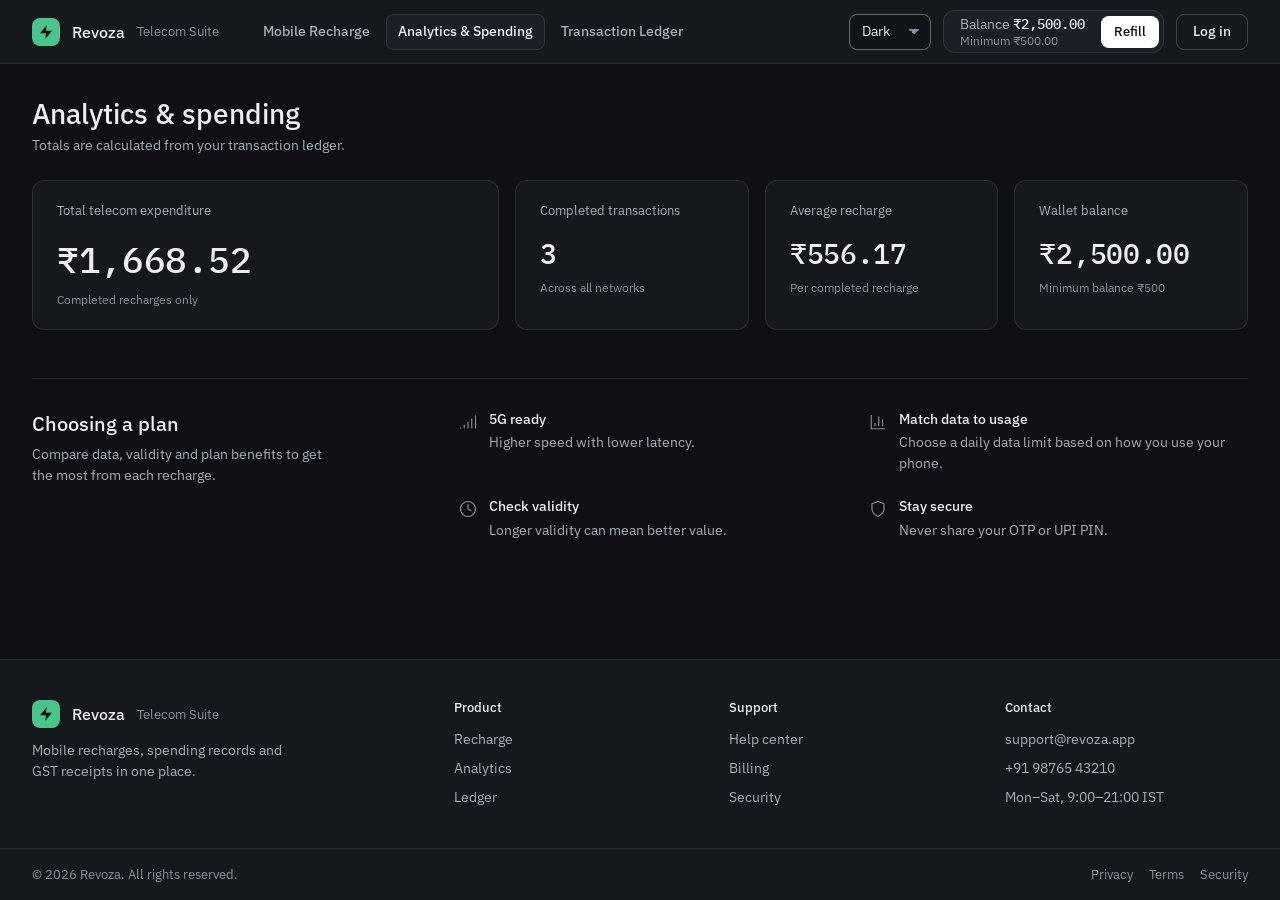
==== commit 4cf38d49: "Update code" ====
--- a/analytical.html
+++ b/analytical.html
@@ -3,95 +3,48 @@
 <head>
     <meta charset="UTF-8">
     <meta name="viewport" content="width=device-width, initial-scale=1.0">
-    <title>Revoza</title>
+    <title>Analytics · Revoza</title>
     <link rel="icon" type="image/svg+xml" href="assets/favicon.svg">
     <link rel="apple-touch-icon" href="assets/favicon.svg">
+    <link rel="preconnect" href="https://fonts.googleapis.com">
+    <link rel="preconnect" href="https://fonts.gstatic.com" crossorigin>
+    <link rel="stylesheet" href="https://fonts.googleapis.com/css2?family=IBM+Plex+Mono:wght@400;500&amp;family=IBM+Plex+Sans:wght@400;500&amp;display=swap">
     <link rel="stylesheet" href="css/style.css">
+    <script>try{var t=localStorage.getItem('revoza-theme');if(t)document.documentElement.setAttribute('data-theme',t)}catch(e){}</script>
     <script defer src="Js/theme.js"></script>
 </head>
 <body>
-     
+    <header class="app-header">
+        <a class="brand" href="index.html" aria-label="Revoza home">
+            <span class="brand-mark"><svg class="icon" viewBox="0 0 24 24" aria-hidden="true"><polygon points="13 2 3 14 12 14 11 22 21 10 12 10 13 2"/></svg></span>
+            <span class="brand-name">Revoza</span>
+            <span class="brand-tag">Telecom Suite</span>
+        </a>
 
-    <header class="one">
-
-        <div class="two">
-            ⚡
-        </div>
-
-
-  
-        <span class="three">
-            Revoza
-        </span>
-
-
-
-        <span class="four">
-            Telecom Suite
-        </span>
-
-
-
-        <nav class="nav-box">
-
-            <button class="Mobile" onclick="window.location.href='index.html'">
-                📱 Mobile Recharge
-            </button>
-
-           <button class="Mobile active">
-           📊 Analytics &amp; Spending
-          </button>
-
-         <button class="Mobile" onclick="window.location.href='ledger.html'">
-          📜 Transaction Ledger
-         </button>
+        <nav class="app-nav" aria-label="Primary">
+            <a class="nav-item" href="index.html">Mobile Recharge</a>
+            <a class="nav-item" href="analytical.html" aria-current="page">Analytics &amp; Spending</a>
+            <a class="nav-item" href="ledger.html">Transaction Ledger</a>
         </nav>
 
-
-
-        <div class="right-section">
-
-
-    
-
+        <div class="header-actions">
             <div class="theme">
-
-                <select aria-label="Choose color theme">
-                    <option value="cool-gray">🔘 Cool Gray</option>
-                    <option value="cool-dark">🌙 Cool Dark</option>
-                    <option value="soft-white">⚪ Soft White</option>
-                    <option value="warm-cream">🌾 Warm Cream</option>
-                    <option value="soft-sage">🌿 Soft Sage</option>
+                <select aria-label="Color theme">
+                    <option value="cool-dark">Dark</option>
+                    <option value="soft-white">Light</option>
+                    <option value="cool-gray">Gray</option>
+                    <option value="warm-cream">Paper</option>
+                    <option value="soft-sage">Sage</option>
                 </select>
-
             </div>
 
-
-
-
             <div class="wallet">
-
                 <div class="balance-info">
-
-                    <strong>
-                        Balance: <span id="display-wallet-bal">₹2,500.00</span>
-                    </strong>
-
-                    <small>
-                        Min Bal: ₹500.00
-                    </small>
-
+                    <strong><span class="balance-label">Balance</span> <span class="num" id="display-wallet-bal">₹2,500.00</span></strong>
+                    <small>Minimum ₹500.00</small>
                 </div>
-
-
-                <button onclick="window.location.href='index.html'">
-                    + Refill
-                </button>
-
+                <a class="btn-primary btn-sm" href="index.html">Refill</a>
             </div>
-
-
-         
 
             <div class="user-dropdown-container">
                 <button
@@ -102,128 +55,94 @@
                     Log in
                 </button>
             </div>
+        </div>
+    </header>
 
+    <main class="page">
+        <div class="page-header">
+            <h1 class="page-title">Analytics &amp; spending</h1>
+            <p class="page-sub">Totals are calculated from your transaction ledger.</p>
         </div>
 
-    </header>
-
-    <div class="cards-container">
-
-     <div class="total-expenditure" >
-            <p class="telecom-expenditure">Total Telecom Expenditure</p>
-            <span class="telecom-cost" id="kpi-total-spent">₹0.00</span> <br>
-            <small class="telecom-small">↑ Live ledger tracker</small>
-     </div>
-
-     <div class="total-expenditure-one" >
-            <p class="telecom-expenditure-one">Total Transaction Completed</p>
-            <span class="telecom-cost-one" id="kpi-total-count">0</span> <br>
-            <small class="telecom-small-one"> Across all networks</small>
-     </div>
-
-     <div class="total-expenditure-two" >
-            <p class="telecom-expenditure-two">Average Recharge Ticket</p>
-            <span class="telecom-cost-two" id="kpi-avg-amount">₹0.00</span> <br>
-            <small class="telecom-small-two">Optimal Pack Selection</small>
-     </div>
-
-
-     <div class="total-expenditure-three" >
-            <p class="telecom-expenditure-three">Active Wallet Vault</p>
-            <span class="telecom-cost-three" id="kpi-wallet-bal">₹2,500.00</span> <br>
-            <small class="telecom-small-three">Minimum ₹500 limit</small>
-     </div>
-
-    
-<div class="recharge-insights">
-
-    <div class="insight-feature">
-
-        <div class="feature-top">
-            <span class="feature-badge">✦ SMART INSIGHT</span>
-        </div>
-
-        <h2>Recharge smarter.</h2>
-
-        <p>
-            Get more value from every recharge by comparing
-            data, validity and overall plan benefits.
-        </p>
-
-        <div class="feature-bottom">
-            <span>💡</span>
-            <span>Make every recharge count</span>
-        </div>
-
-    </div>
-
-
-    
-    <div class="insight-list">
-
-        <div class="smart-insight">
-            <div class="smart-icon">📡</div>
-
-            <div>
-                <h4>5G Ready</h4>
-                <p>Higher speed with lower latency.</p>
+        <div class="kpi-grid">
+            <div class="kpi kpi--lead">
+                <span class="kpi-label">Total telecom expenditure</span>
+                <span class="kpi-value" id="kpi-total-spent">₹0.00</span>
+                <span class="kpi-note">Completed recharges only</span>
+            </div>
+            <div class="kpi">
+                <span class="kpi-label">Completed transactions</span>
+                <span class="kpi-value" id="kpi-total-count">0</span>
+                <span class="kpi-note">Across all networks</span>
+            </div>
+            <div class="kpi">
+                <span class="kpi-label">Average recharge</span>
+                <span class="kpi-value" id="kpi-avg-amount">₹0.00</span>
+                <span class="kpi-note">Per completed recharge</span>
+            </div>
+            <div class="kpi">
+                <span class="kpi-label">Wallet balance</span>
+                <span class="kpi-value" id="kpi-wallet-bal">₹2,500.00</span>
+                <span class="kpi-note">Minimum balance ₹500</span>
             </div>
         </div>
 
+        <section class="guide" aria-labelledby="guide-title">
+            <div>
+                <h2 class="guide-title" id="guide-title">Choosing a plan</h2>
+                <p class="guide-intro">Compare data, validity and plan benefits to get the most from each recharge.</p>
+            </div>
+            <div class="guide-list">
+                <div class="guide-item">
+                    <svg class="icon" viewBox="0 0 24 24" aria-hidden="true"><path d="M2 20h.01M7 20v-4M12 20v-8M17 20V8M22 4v16"/></svg>
+                    <div>
+                        <h3>5G ready</h3>
+                        <p>Higher speed with lower latency.</p>
+                    </div>
+                </div>
+                <div class="guide-item">
+                    <svg class="icon" viewBox="0 0 24 24" aria-hidden="true"><path d="M3 3v18h18"/><path d="M18 17V9"/><path d="M13 17V5"/><path d="M8 17v-3"/></svg>
+                    <div>
+                        <h3>Match data to usage</h3>
+                        <p>Choose a daily data limit based on how you use your phone.</p>
+                    </div>
+                </div>
+                <div class="guide-item">
+                    <svg class="icon" viewBox="0 0 24 24" aria-hidden="true"><circle cx="12" cy="12" r="10"/><polyline points="12 6 12 12 16 14"/></svg>
+                    <div>
+                        <h3>Check validity</h3>
+                        <p>Longer validity can mean better value.</p>
+                    </div>
+                </div>
+                <div class="guide-item">
+                    <svg class="icon" viewBox="0 0 24 24" aria-hidden="true"><path d="M12 22s8-4 8-10V5l-8-3-8 3v7c0 6 8 10 8 10z"/></svg>
+                    <div>
+                        <h3>Stay secure</h3>
+                        <p>Never share your OTP or UPI PIN.</p>
+                    </div>
+                </div>
+            </div>
+        </section>
+    </main>
 
-        <div class="smart-insight">
-            <div class="smart-icon">📊</div>
-
-            <div>
-                <h4>Data Matters</h4>
-                <p>Choose data based on your usage.</p>
-            </div>
-        </div>
-
-
-        <div class="smart-insight">
-            <div class="smart-icon">⏳</div>
-
-            <div>
-                <h4>Check Validity</h4>
-                <p>Longer validity can mean better value.</p>
-            </div>
-        </div>
-
-
-        <div class="smart-insight">
-            <div class="smart-icon">🔐</div>
-
-            <div>
-                <h4>Stay Secure</h4>
-                <p>Never share OTP or UPI PIN.</p>
-            </div>
-        </div>
-
-    </div>
-
-</div>
-
- </div>
+    <div id="toast-shelf" class="toast-shelf" aria-live="polite" aria-atomic="true"></div>
 
     <footer class="site-footer">
         <div class="footer-shell">
             <div class="footer-brand">
-                <div class="footer-logo">⚡</div>
-                <div class="footer-brand-copy">
-                    <div class="footer-brand-row">
-                        <span class="footer-name">Revoza</span>
-                        <span class="footer-tag">Telecom Suite</span>
-                    </div>
-                    <p>Smart mobile recharges, clearer spending insights, and receipts that stay easy to trust.</p>
+                <div class="footer-brand-row">
+                    <span class="brand-mark"><svg class="icon" viewBox="0 0 24 24" aria-hidden="true"><polygon points="13 2 3 14 12 14 11 22 21 10 12 10 13 2"/></svg></span>
+                    <span class="brand-name">Revoza</span>
+                    <span class="brand-tag">Telecom Suite</span>
                 </div>
+                <p>Mobile recharges, spending records and GST receipts in one place.</p>
             </div>
 
             <div class="footer-column">
-                <h4>Company</h4>
+                <h4>Product</h4>
                 <ul class="footer-links">
                     <li><a href="index.html">Recharge</a></li>
-                    <li><a href="analytical.html">Insights</a></li>
+                    <li><a href="analytical.html">Analytics</a></li>
                     <li><a href="ledger.html">Ledger</a></li>
                 </ul>
             </div>
@@ -231,17 +150,19 @@
             <div class="footer-column">
                 <h4>Support</h4>
                 <ul class="footer-links">
-                    <li><span>Help Center</span></li>
-                    <li><span>Billing</span></li>
-                    <li><span>Security</span></li>
+                    <li>Help center</li>
+                    <li>Billing</li>
+                    <li>Security</li>
                 </ul>
             </div>
 
-            <div class="footer-column footer-contact">
+            <div class="footer-column">
                 <h4>Contact</h4>
-                <p>support@revoza.app</p>
-                <p>+91 98765 43210</p>
-                <p>Mon–Sat · 9:00 to 21:00 IST</p>
+                <div class="footer-contact">
+                    <p>support@revoza.app</p>
+                    <p>+91 98765 43210</p>
+                    <p>Mon–Sat, 9:00–21:00 IST</p>
+                </div>
             </div>
         </div>
 
@@ -259,4 +180,4 @@
     <script src="./Js/script.js"></script>
     <script src="./Js/auth-header.js"></script>
 </body>
-</html>+</html>
--- a/css/style.css
+++ b/css/style.css
@@ -1,3076 +1,1818 @@
-* {
+/* ==========================================================================
+   Revoza — design system
+   1. Tokens        2. Themes       3. Base         4. Components
+   5. Layout        6. Pages        7. Responsive   8. Motion & print
+   Every colour, space, radius and duration below comes from a token.
+   ========================================================================== */
+
+/* 1. Tokens ---------------------------------------------------------------- */
+:root {
+    /* Space: 4px grid */
+    --space-1: 4px;
+    --space-2: 8px;
+    --space-3: 12px;
+    --space-4: 16px;
+    --space-5: 20px;
+    --space-6: 24px;
+    --space-8: 32px;
+    --space-10: 40px;
+    --space-12: 48px;
+    --space-16: 64px;
+
+    /* Radius: controls < cards < panels (inner radius = outer − padding) */
+    --radius-sm: 6px;
+    --radius-control: 8px;
+    --radius-card: 12px;
+    --radius-panel: 16px;
+
+    /* Type */
+    --font-sans: "IBM Plex Sans", system-ui, -apple-system, "Segoe UI", Roboto, sans-serif;
+    --font-mono: "IBM Plex Mono", ui-monospace, "SF Mono", Menlo, Consolas, monospace;
+    --text-xs: 0.75rem;
+    --text-sm: 0.8125rem;
+    --text-base: 0.875rem;
+    --text-md: 1rem;
+    --text-lg: 1.25rem;
+    --text-xl: 1.75rem;
+    --text-2xl: 2.25rem;
+    --weight-regular: 400;
+    --weight-medium: 500;
+
+    /* Motion */
+    --ease: cubic-bezier(0.2, 0, 0, 1);
+    --duration-fast: 120ms;
+    --duration-base: 200ms;
+
+    /* Layout */
+    --header-height: 64px;
+    --page-max: 1280px;
+    --page-gutter: clamp(16px, 3vw, 32px);
+
+    /* Icons */
+    --icon-check: url("data:image/svg+xml,%3Csvg xmlns='http://www.w3.org/2000/svg' viewBox='0 0 24 24' fill='none' stroke='black' stroke-width='3' stroke-linecap='round' stroke-linejoin='round'%3E%3Cpolyline points='20 6 9 17 4 12'/%3E%3C/svg%3E");
+}
+
+/* 2. Themes ----------------------------------------------------------------
+   Semantic tokens only. A theme re-maps these; components never change.
+   Default (no data-theme) is the dark theme.                                */
+:root,
+[data-theme="cool-dark"] {
+    color-scheme: dark;
+    --bg: #0e1013;
+    --surface: #15181c;
+    --surface-2: #1c2026;
+    --field: #101317;
+    --border: rgba(236, 238, 241, 0.1);
+    --border-strong: rgba(236, 238, 241, 0.2);
+    --control-border: #66686c;
+    --text: #eceef1;
+    --text-2: #a7aeb8;
+    --text-3: #8a919c;
+    --accent: #4cc38a;
+    --accent-hover: #66d19b;
+    --on-accent: #08170f;
+    --btn-bg: #ffffff;
+    --btn-bg-hover: #dfe3e8;
+    --btn-fg: #0e1013;
+    --accent-soft: rgba(76, 195, 138, 0.12);
+    --success: #4cc38a;
+    --warning: #e0b052;
+    --danger: #f2928a;
+    --danger-solid: #c2352d;
+    --on-danger: #ffffff;
+    --overlay: rgba(6, 8, 10, 0.68);
+    --shadow-overlay: 0 24px 56px rgba(0, 0, 0, 0.5);
+}
+
+[data-theme="soft-white"] {
+    color-scheme: light;
+    --bg: #f5f6f8;
+    --surface: #ffffff;
+    --surface-2: #eff1f4;
+    --field: #ffffff;
+    --border: rgba(20, 23, 27, 0.11);
+    --border-strong: rgba(20, 23, 27, 0.22);
+    --control-border: #919294;
+    --text: #14171b;
+    --text-2: #4b525c;
+    --text-3: #626b77;
+    --accent: #1d5fbf;
+    --accent-hover: #164b9a;
+    --on-accent: #ffffff;
+    --btn-bg: var(--accent);
+    --btn-bg-hover: var(--accent-hover);
+    --btn-fg: var(--on-accent);
+    --accent-soft: rgba(29, 95, 191, 0.09);
+    --success: #17684a;
+    --warning: #8a5a00;
+    --danger: #b3261e;
+    --danger-solid: #b3261e;
+    --on-danger: #ffffff;
+    --overlay: rgba(20, 23, 27, 0.45);
+    --shadow-overlay: 0 20px 48px rgba(20, 23, 27, 0.18);
+}
+
+[data-theme="cool-gray"] {
+    color-scheme: light;
+    --bg: #e6e9ee;
+    --surface: #f6f7f9;
+    --surface-2: #eaedf1;
+    --field: #ffffff;
+    --border: rgba(20, 28, 38, 0.12);
+    --border-strong: rgba(20, 28, 38, 0.24);
+    --control-border: #8a8c90;
+    --text: #141a21;
+    --text-2: #46505c;
+    --text-3: #5d6773;
+    --accent: #0e6a78;
+    --accent-hover: #0a5560;
+    --on-accent: #ffffff;
+    --btn-bg: var(--accent);
+    --btn-bg-hover: var(--accent-hover);
+    --btn-fg: var(--on-accent);
+    --accent-soft: rgba(14, 106, 120, 0.10);
+    --success: #17684a;
+    --warning: #85560a;
+    --danger: #b3261e;
+    --danger-solid: #b3261e;
+    --on-danger: #ffffff;
+    --overlay: rgba(20, 26, 33, 0.48);
+    --shadow-overlay: 0 20px 48px rgba(20, 26, 33, 0.2);
+}
+
+[data-theme="warm-cream"] {
+    color-scheme: light;
+    --bg: #f3f0e9;
+    --surface: #fbf9f4;
+    --surface-2: #f0ece3;
+    --field: #fffefb;
+    --border: rgba(38, 35, 31, 0.12);
+    --border-strong: rgba(38, 35, 31, 0.24);
+    --control-border: #908e8b;
+    --text: #26231f;
+    --text-2: #57514a;
+    --text-3: #6c665d;
+    --accent: #a2451c;
+    --accent-hover: #833714;
+    --on-accent: #ffffff;
+    --btn-bg: var(--accent);
+    --btn-bg-hover: var(--accent-hover);
+    --btn-fg: var(--on-accent);
+    --accent-soft: rgba(162, 69, 28, 0.10);
+    --success: #17684a;
+    --warning: #85560a;
+    --danger: #a82820;
+    --danger-solid: #a82820;
+    --on-danger: #ffffff;
+    --overlay: rgba(38, 35, 31, 0.45);
+    --shadow-overlay: 0 20px 48px rgba(38, 35, 31, 0.2);
+}
+
+[data-theme="soft-sage"] {
+    color-scheme: light;
+    --bg: #edf1ed;
+    --surface: #f8fbf8;
+    --surface-2: #e9efe9;
+    --field: #ffffff;
+    --border: rgba(23, 35, 27, 0.12);
+    --border-strong: rgba(23, 35, 27, 0.24);
+    --control-border: #898f8b;
+    --text: #17231b;
+    --text-2: #475649;
+    --text-3: #5b695e;
+    --accent: #2e6b3b;
+    --accent-hover: #235530;
+    --on-accent: #ffffff;
+    --btn-bg: var(--accent);
+    --btn-bg-hover: var(--accent-hover);
+    --btn-fg: var(--on-accent);
+    --accent-soft: rgba(46, 107, 59, 0.10);
+    --success: #17684a;
+    --warning: #85560a;
+    --danger: #b3261e;
+    --danger-solid: #b3261e;
+    --on-danger: #ffffff;
+    --overlay: rgba(23, 35, 27, 0.45);
+    --shadow-overlay: 0 20px 48px rgba(23, 35, 27, 0.2);
+}
+
+/* 3. Base ------------------------------------------------------------------ */
+*,
+*::before,
+*::after {
+    box-sizing: border-box;
+}
+
+html {
+    -webkit-text-size-adjust: 100%;
+    text-size-adjust: 100%;
+}
+
+body {
     margin: 0;
+    min-height: 100vh;
+    display: flex;
+    flex-direction: column;
+    background: var(--bg);
+    color: var(--text);
+    font-family: var(--font-sans);
+    font-size: var(--text-base);
+    line-height: 1.5;
+    -webkit-font-smoothing: antialiased;
+    -moz-osx-font-smoothing: grayscale;
+}
+
+h1, h2, h3, h4, p, ul, dl, dd {
+    margin: 0;
+}
+
+h1, h2, h3, h4 {
+    font-weight: var(--weight-medium);
+    line-height: 1.25;
+    text-wrap: balance;
+}
+
+ul {
     padding: 0;
-    box-sizing: border-box;
-}
-
-body {
-    background: #080e18;
-    color: #ffffff;
-    font-family: "Inter", Arial, Helvetica, sans-serif;
-    overflow-x: hidden;
-    min-height: 100vh;
-    display: flex;
-    flex-direction: column;
-}
-
-main,
-.cards-container,
-.ledger-page {
-    flex: 1;
-}
-
-.site-footer {
-    width: 100%;
-    align-self: stretch;
-    margin-top: 30px;
-    background: linear-gradient(145deg, var(--theme-header, #121a29), var(--theme-bg, #080e18));
-    border-top: 1px solid var(--theme-border, #293852);
-    box-shadow: 0 -18px 40px color-mix(in srgb, var(--theme-text, #f8fafc) 5%, transparent);
-    color: var(--theme-text, #f8fafc);
-    transition: background 180ms ease, border-color 180ms ease, color 180ms ease;
-}
-
-.footer-shell {
-    width: 100%;
-    max-width: 1320px;
-    margin: 0 auto;
-    padding: 52px clamp(20px, 4vw, 48px) 28px;
-    display: grid;
-    grid-template-columns: minmax(280px, 1.7fr) repeat(2, minmax(120px, 0.75fr)) minmax(210px, 1.1fr);
-    gap: 32px;
-}
-
-.footer-brand {
-    display: flex;
-    align-items: flex-start;
-    gap: 16px;
-}
-
-.footer-logo {
-    width: 48px;
-    height: 48px;
-    border-radius: 14px;
-    display: grid;
-    place-items: center;
-    font-size: 22px;
-    color: #ffffff;
-    background: linear-gradient(135deg, var(--theme-accent, #6366f1), var(--theme-accent-hover, #5558e8));
-    box-shadow: 0 12px 30px color-mix(in srgb, var(--theme-accent, #6366f1) 28%, transparent);
-}
-
-.footer-brand-copy {
-    max-width: 360px;
-}
-
-.footer-brand-row {
-    display: flex;
-    align-items: center;
-    gap: 10px;
-    flex-wrap: wrap;
-    margin-bottom: 10px;
-}
-
-.footer-name {
-    font-size: 22px;
-    font-weight: 800;
-    letter-spacing: -0.03em;
-    color: var(--theme-text, #f8fafc);
-}
-
-.footer-tag {
-    padding: 5px 8px;
-    border: 1px solid var(--theme-border, #293852);
-    border-radius: 999px;
-    background: var(--theme-accent-soft, #211e59);
-    color: var(--theme-accent, #6366f1);
-    font-size: 10px;
-    font-weight: 700;
-    letter-spacing: 0.12em;
-    text-transform: uppercase;
-}
-
-.footer-brand-copy p,
-.footer-column p,
-.footer-links a,
-.footer-links span {
-    color: var(--theme-muted, #a9b8d0);
-    font-size: 14px;
-    line-height: 1.7;
-}
-
-.footer-column h4 {
-    margin-bottom: 14px;
-    color: var(--theme-text, #f8fafc);
-    font-size: 13px;
-    font-weight: 700;
-    letter-spacing: 0.12em;
-    text-transform: uppercase;
-}
-
-.footer-links {
     list-style: none;
-    display: flex;
-    flex-direction: column;
-    gap: 10px;
-}
-
-.footer-links a {
+}
+
+a {
+    color: inherit;
     text-decoration: none;
-    transition: color 150ms ease;
-}
-
-.footer-links a:hover,
-.footer-legal a:hover {
-    color: var(--theme-accent, #6366f1);
-}
-
-.footer-contact {
-    display: flex;
-    flex-direction: column;
-    gap: 8px;
-}
-
-.footer-contact p {
-    margin: 0;
-}
-
-.footer-bottom {
-    width: 100%;
-    max-width: 1320px;
-    margin: 0 auto;
-    padding: 18px clamp(20px, 4vw, 48px) 28px;
-    border-top: 1px solid var(--theme-border, #293852);
-    display: flex;
-    align-items: center;
-    justify-content: space-between;
-    gap: 20px;
-    color: var(--theme-muted, #a9b8d0);
-    font-size: 13px;
-}
-
-.footer-legal {
-    display: flex;
-    align-items: center;
-    gap: 18px;
-    flex-wrap: wrap;
-}
-
-.footer-legal a {
-    color: var(--theme-muted, #a9b8d0);
-    text-decoration: none;
-    transition: color 150ms ease;
-}
-
-.footer-legal span {
-    color: var(--theme-muted, #a9b8d0);
-}
-
-.footer-links a:focus-visible,
-.footer-legal a:focus-visible {
-    outline: 2px solid var(--theme-accent, #6366f1);
-    outline-offset: 4px;
-    border-radius: 2px;
-}
-
-@media (max-width: 900px) {
-    .footer-shell {
-        grid-template-columns: 1fr 1fr;
-    }
-}
-
-@media (max-width: 640px) {
-    .footer-shell {
-        grid-template-columns: 1fr;
-    }
-
-    .footer-bottom {
-        flex-direction: column;
-        align-items: flex-start;
-    }
-}
-
-.one {
-    width: 100%;
-    height: 76px;
-    background: #121a29;
-    border-bottom: 1px solid #293447;
-    display: flex;
-    align-items: center;
-    padding: 0 6.3%;
-    gap: 10px;
-}
-
-.two {
-    width: 44px;
-    height: 44px;
-    flex-shrink: 0;
-    background: #6366f1;
-    border-radius: 12px;
-    display: flex;
-    align-items: center;
-    justify-content: center;
-    font-size: 21px;
-}
-
-.three {
-    color: #ffffff;
-    font-size: 22px;
-    font-weight: 700;
-    white-space: nowrap;
-    flex-shrink: 0;
-}
-
-.four {
-    padding: 5px 8px;
-    color: #8fc5ff;
-    border: 1px solid #293852;
-     border-radius: 8px;
-    font-size: 10px;
-    white-space: nowrap;
-    margin-right: 28px;
-    flex-shrink: 0;
-}
-
-.nav-box {
-    width: 590px;
-    height: 48px;
-    display: flex;
-    align-items: center;
-    background: #1b2638;
-    border: 1px solid #202f45;
-    border-radius: 13px;
-    padding: 4px;
-    flex-shrink: 0;
-}
-
-
-.Mobile {
-    height: 40px;
-    padding: 0 14px;
-    border: none;
-    background: transparent;
-    color: #aebbd0;
-    border-radius: 10px;
-    font-family: inherit;
-    font-size: 14px;
-    font-weight: 600;
-    white-space: nowrap;
+}
+
+button,
+input,
+select {
+    font: inherit;
+    color: inherit;
+}
+
+button {
     cursor: pointer;
-    display: flex;
-    align-items: center;
-    justify-content: center;
-    flex: 1;
-    transition: 0.2s ease;
-}
-
-
-.Mobile.active {
-    background: #111a2a;
-    color: #ffffff;
-    box-shadow: 0 2px 6px rgba(0, 0, 0, 0.25);
-}
-
-
-.Mobile:hover {
-    background: #26344a;
-    color: #ffffff;
-}
-
-
-.right-section {
-    margin-left: auto;
-    display: flex;
-    align-items: center;
-    gap: 10px;
-    flex-shrink: 0;
-}
-
-
-.theme select {
-    width: 158px;
-    height: 40px;
-    padding: 0 12px;
-    background: #101827;
-    color: #ffffff;
-    border: 1px solid #293852;
-    border-radius: 11px;
-    font-family: inherit;
-    font-size: 13px;
-    font-weight: 600;
-    outline: none;
-    cursor: pointer;
-}
-
-
-
-.wallet {
-    width: 222px;
-    height: 44px;
-    display: flex;
-    align-items: center;
-    justify-content: space-between;
-    padding: 4px 6px 4px 11px;
-    background: #1b2638;
-    border: 1px solid #293852;
-    border-radius: 11px;
-    flex-shrink: 0;
-}
-
-.balance-info {
-    display: flex;
-    flex-direction: column;
-    gap: 1px;
-   white-space: nowrap;
-}
-
-
-.balance-info strong {
-    color: #ffffff;
-    font-size: 12px;
-    font-weight: 700;
-}
-
-
-.balance-info small {
-    color: #83a1c4;
-    font-size: 10px;
-}
-
-
-.wallet > button {
-    height: 30px;
-    padding: 0 11px;
-    background: #111a2a;
-    border: none;
-    border-radius: 8px;
-    color: #ffffff;
-    font-family: inherit;
-    font-size: 11px;
-    font-weight: 700;
-    cursor: pointer;
-}
-
-
-.wallet > button:hover {
-    background: #26344a;
-}
-
-.user-dropdown-container {
-    position: relative;
-    flex-shrink: 0;
-}
-
-
-.avatar-button {
-    width: 44px;
-    height: 44px;
-    display: flex;
-    align-items: center;
-    justify-content: center;
-    background: #201d67;
-    border: 1px solid #36318c;
-    border-radius: 12px;
-    color: #9b9aff;
-    font-family: inherit;
-    font-size: 13px;
-    font-weight: 700;
-    cursor: pointer;
-}
-
-
-.avatar-button:hover {
-    background: #29247c;
-}
-
-.dropdown-menu {
-    position: absolute;
-    top: calc(100% + 10px);
-    right: 0;
-    width: 245px;
-    padding: 8px;
-    background: #121a29;
-    border: 1px solid #293852;
-    border-radius: 14px;
-    box-shadow:
-        0 15px 35px rgba(0, 0, 0, 0.35),
-        0 4px 12px rgba(0, 0, 0, 0.2);
-    display: none;
-    z-index: 1000;
-}
-
-
-.dropdown-menu.show {
-    display: block;
-}
-
-.dropdown-menu.login-menu {
-    width: min(360px, calc(100vw - 32px));
-    padding: 22px;
-    border-color: rgba(129, 150, 190, 0.22);
-    border-radius: 18px;
-    background:
-        radial-gradient(ellipse at top right, rgba(99, 102, 241, 0.14), transparent 48%),
-        #121a29;
-}
-
-.user-dropdown-container > .avatar-button {
-    width: auto;
-    min-width: 72px;
-    padding: 0 12px;
-    background: #201d67;
-    color: #d3d2ff;
-    font-size: 11px;
-}
-
-.login-heading {
-    margin-bottom: 20px;
-}
-
-.login-eyebrow {
-    color: #9b9aff;
-    font-size: 10px;
-    font-weight: 800;
-    letter-spacing: 0.12em;
-}
-
-.login-heading h2 {
-    margin: 8px 0 6px;
-    color: #ffffff;
-    font-size: 20px;
-    letter-spacing: -0.03em;
-}
-
-.login-heading p,
-.login-note {
-    color: #91a0b8;
-    font-size: 12px;
-    line-height: 1.5;
-}
-
-.login-form {
-    display: flex;
-    flex-direction: column;
-    gap: 8px;
-}
-
-.login-form > label,
-.auth-conditional > label {
-    margin-top: 4px;
-    color: #d5dfef;
-    font-size: 11px;
-    font-weight: 700;
-}
-
-.auth-conditional {
-    display: flex;
-    flex-direction: column;
-    gap: 8px;
-}
-
-.auth-conditional.hidden {
+}
+
+small {
+    font-size: var(--text-xs);
+}
+
+strong {
+    font-weight: var(--weight-medium);
+}
+
+:focus-visible {
+    outline: 2px solid var(--accent);
+    outline-offset: 2px;
+}
+
+.hidden {
     display: none !important;
 }
 
-.login-form > input,
-.auth-conditional > input {
-    width: 100%;
-    height: 42px;
-    padding: 0 12px;
-    border: 1px solid #2b3a53;
-    border-radius: 10px;
-    outline: none;
-    background: #0d1627;
-    color: #ffffff;
-    font: inherit;
-    font-size: 12px;
-    transition: border-color 150ms ease, box-shadow 150ms ease;
-}
-
-.login-form > input::placeholder {
-    color: #64748b;
-}
-
-.login-form > input:focus {
-    border-color: #777afc;
-    box-shadow: 0 0 0 3px rgba(99, 102, 241, 0.16);
-}
-
-.auth-field-error {
-    margin: 0 2px 2px;
-    color: #f87171;
-    font-size: 11px;
-    line-height: 1.4;
-    text-align: center;
-}
-
-.login-form > input.auth-invalid,
-.login-form > input.auth-invalid:focus,
-.auth-conditional > input.auth-invalid,
-.auth-conditional > input.auth-invalid:focus {
-    border-color: #ff4d4f;
-    box-shadow: none;
-}
-
-.login-options {
-    display: flex;
-    justify-content: space-between;
-    align-items: center;
-    gap: 10px;
-    margin: 6px 0 8px;
-}
-
-.password-rules {
-    display: grid;
-    gap: 5px;
-    margin: 2px 0 6px;
-    padding: 11px 12px;
-    border: 1px solid var(--theme-border, rgba(148, 163, 184, 0.14));
-    border-radius: 10px;
-    background: var(--theme-card-hover, rgba(7, 13, 25, 0.42));
-    color: var(--theme-muted, #aebbd0);
-    font-size: 10px;
-    line-height: 1.35;
-}
-
-.password-rules-title {
-    margin-bottom: 2px;
-    color: var(--theme-text, #d5dfef);
-    font-size: 10px;
-    font-weight: 700;
-}
-
-.password-rules [data-password-rule]::before {
-    content: "○";
-    display: inline-block;
-    width: 16px;
-    color: var(--theme-subtle, #8290a6);
-}
-
-.password-rules [data-password-rule].passed {
-    color: var(--theme-accent, #86efac);
-}
-
-.password-rules [data-password-rule].passed::before {
-    content: "✓";
-    color: var(--theme-accent, #4ade80);
-}
-
-.auth-message {
-    margin: 2px 0;
-    padding: 10px 11px;
-    border: 1px solid rgba(248, 113, 113, 0.25);
-    border-radius: 9px;
-    background: rgba(127, 29, 29, 0.18);
-    color: #fca5a5;
-    font-size: 11px;
-    line-height: 1.45;
-}
-
-.auth-message.success {
-    border-color: rgba(74, 222, 128, 0.25);
-    background: rgba(20, 83, 45, 0.2);
-    color: var(--theme-text, #000000);
-}
-
-.auth-session h3 {
-    margin: 0 0 6px;
-    color: var(--theme-text, #000000);
-    font-size: 16px;
-}
-
-.auth-session > p {
-    margin: 4px 0;
-    color: var(--theme-text, #000000);
-    font-size: 12px;
-}
-
-.auth-logout {
-    width: 100%;
-    margin-top: 12px;
-    padding: 10px 12px;
-    border: 0;
-    border-radius: 9px;
-    background: #245b3d;
-    color: #ffffff;
-    font: inherit;
-    font-weight: 700;
-    cursor: pointer;
-}
-
-.auth-switch {
-    display: flex;
-    justify-content: center;
-    align-items: baseline;
-    flex-wrap: wrap;
-    gap: 5px;
-    margin: 8px 0 0;
-    color: #91a0b8;
-    font-size: 11px;
-}
-
-.auth-switch button {
-    padding: 0;
-    border: 0;
-    background: transparent;
-    color: #a5a6ff;
-    font: inherit;
-    font-weight: 700;
-    cursor: pointer;
-}
-
-.auth-switch button:hover {
-    color: #d2d2ff;
-    text-decoration: underline;
-}
-
-.remember-option {
-    display: inline-flex;
-    align-items: center;
-    gap: 7px;
-    color: #aebbd0;
-    font-size: 11px;
-    cursor: pointer;
-}
-
-.remember-option input {
-    accent-color: #6366f1;
-}
-
-.forgot-password {
-    padding: 0;
-    border: 0;
-    background: transparent;
-    color: #a5a6ff;
-    font: inherit;
-    font-size: 11px;
-    cursor: pointer;
-}
-
-.forgot-password:hover {
-    color: #d2d2ff;
-    text-decoration: underline;
-}
-
-.login-submit {
-    min-height: 43px;
-    border: 0;
-    border-radius: 10px;
-    background: linear-gradient(135deg, #696cf5, #5558e8);
-    color: #ffffff;
-    font: inherit;
-    font-size: 13px;
-    font-weight: 800;
-    cursor: pointer;
-    box-shadow: 0 7px 18px rgba(79, 70, 229, 0.22);
-    transition: transform 150ms ease, filter 150ms ease;
-}
-
-.login-submit:hover {
-    transform: translateY(-1px);
-    filter: brightness(1.08);
-}
-
-.login-submit:focus-visible,
-.forgot-password:focus-visible,
-.auth-switch button:focus-visible {
-    outline: 3px solid rgba(129, 140, 248, 0.75);
-    outline-offset: 3px;
-}
-
-.login-note {
-    margin-top: 6px;
-    text-align: center;
-    font-size: 10px;
-}
-
-.auth-page-body {
-    min-height: 100vh;
-    background:
-        radial-gradient(circle at top, rgba(99, 102, 241, 0.18), transparent 38%),
-        linear-gradient(180deg, var(--theme-bg, #070d18) 0%, var(--theme-header, #121a29) 100%);
-    display: flex;
-    align-items: center;
-    justify-content: center;
-    padding: 32px 18px;
-}
-
-.auth-page-shell {
-    width: min(100%, 430px);
-}
-
-.auth-page-brand {
-    display: flex;
-    align-items: center;
-    justify-content: center;
-    gap: 12px;
-    margin-bottom: 18px;
-    color: var(--theme-text, #ffffff);
-}
-
-.auth-page-brand-mark {
-    width: 42px;
-    height: 42px;
-    display: grid;
-    place-items: center;
-    border-radius: 12px;
-    background: linear-gradient(135deg, var(--theme-accent, #6366f1), var(--theme-accent-hover, #5558e8));
-    box-shadow: 0 14px 32px color-mix(in srgb, var(--theme-accent, #6366f1) 28%, transparent);
-    font-size: 20px;
-}
-
-.auth-page-brand-name {
-    font-size: 22px;
-    font-weight: 800;
-    letter-spacing: -0.04em;
-    color: var(--theme-text, #ffffff);
-}
-
-.auth-page-brand-tag {
+.num {
+    font-family: var(--font-mono);
+    font-variant-numeric: tabular-nums;
+}
+
+.icon {
+    width: 18px;
+    height: 18px;
+    flex: none;
+    fill: none;
+    stroke: currentColor;
+    stroke-width: 1.5;
+    stroke-linecap: round;
+    stroke-linejoin: round;
+}
+
+/* 4. Components ------------------------------------------------------------ */
+
+/* Buttons */
+.btn-primary,
+.btn-secondary {
     display: inline-flex;
     align-items: center;
     justify-content: center;
-    margin-left: 8px;
-    padding: 4px 8px;
-    border: 1px solid var(--theme-border, #2d3a50);
-    border-radius: 999px;
-    background: var(--theme-accent-soft, rgba(17, 24, 39, 0.72));
-    color: var(--theme-accent, #8fc5ff);
-    font-size: 9px;
-    font-weight: 700;
-    letter-spacing: 0.1em;
-    text-transform: uppercase;
-}
-
-.auth-page-card {
-    padding: 26px 22px 20px;
-    border: 1px solid var(--theme-border, rgba(129, 150, 190, 0.26));
-    border-radius: 20px;
-    background:
-        radial-gradient(ellipse at top right, color-mix(in srgb, var(--theme-accent, #6366f1) 14%, transparent), transparent 40%),
-        var(--theme-card, #121a29);
-    box-shadow: var(--theme-shadow, 0 25px 50px rgba(3, 7, 18, 0.38));
-}
-
-.auth-page-card .login-heading {
-    margin-bottom: 18px;
-}
-
-.auth-page-card .login-form {
-    gap: 9px;
-}
-
-.auth-page-card .auth-switch {
-    margin-top: 12px;
-}
-
-.auth-page-card .login-note {
-    margin-top: 10px;
-}
-
-.auth-page-link {
-    display: inline-flex;
-    align-items: center;
-    justify-content: center;
-    gap: 8px;
+    gap: var(--space-2);
+    height: 40px;
+    padding: 0 var(--space-4);
+    border: 1px solid transparent;
+    border-radius: var(--radius-control);
+    font-size: var(--text-base);
+    font-weight: var(--weight-medium);
+    line-height: 1;
+    white-space: nowrap;
+    transition: background-color var(--duration-fast) var(--ease),
+                border-color var(--duration-fast) var(--ease);
+}
+
+.btn-primary {
+    background: var(--btn-bg);
+    color: var(--btn-fg);
+}
+
+.btn-primary:hover {
+    background: var(--btn-bg-hover);
+}
+
+.btn-secondary {
+    background: transparent;
+    border-color: var(--border-strong);
+    color: var(--text);
+}
+
+.btn-secondary:hover {
+    background: var(--surface-2);
+}
+
+.btn-sm {
+    height: 32px;
+    padding: 0 var(--space-3);
+    font-size: var(--text-sm);
+}
+
+.btn-block {
     width: 100%;
-    min-height: 42px;
-    border: 1px solid var(--theme-border, #2b3a53);
-    border-radius: 10px;
-    background: var(--theme-input, rgba(10, 16, 24, 0.7));
-    color: var(--theme-text, #dfe7f5);
-    font: inherit;
-    font-size: 12px;
-    font-weight: 700;
-    text-decoration: none;
-    transition: border-color 150ms ease, background 150ms ease;
-}
-
-.auth-page-link:hover {
-    border-color: var(--theme-accent, #4f61a0);
-    background: var(--theme-card-hover, #182337);
-}
-
-.auth-page-link:focus-visible {
-    outline: 3px solid rgba(129, 140, 248, 0.75);
-    outline-offset: 3px;
-}
-
-
-.menu-header {
-    padding: 12px 11px 13px;
-    border-bottom: 1px solid #293447;
-    margin-bottom: 6px;
-}
-
-
-.menu-user-name {
-    color: #ffffff;
-    font-size: 14px;
-    font-weight: 700;
-    margin-bottom: 4px;
-}
-
-
-.menu-user-email {
-    color: #8193ad;
-    font-size: 11px;
-}
-
-
-.menu-item {
+    justify-content: space-between;
+}
+
+button:disabled {
+    opacity: 0.5;
+    cursor: not-allowed;
+}
+
+/* Fields */
+.field-label,
+label {
+    display: block;
+    margin-bottom: var(--space-2);
+    color: var(--text-2);
+    font-size: var(--text-sm);
+    font-weight: var(--weight-medium);
+}
+
+input:not([type="checkbox"]):not([type="radio"]),
+select {
     width: 100%;
-    min-height: 40px;
-    padding: 0 11px;
-    display: flex;
-    align-items: center;
-    border: none;
-    border-radius: 9px;
-    background: transparent;
-    color: #c3cfdf;
-    font-family: inherit;
-    font-size: 12px;
-    font-weight: 600;
-    text-align: left;
-    cursor: pointer;
-}
-
-.account-menu-link {
-    text-decoration: none;
-}
-
-
-.menu-item:hover {
-    background: #1d2a3e;
-    color: #ffffff;
-}
-
-
-
-.select-operator {
-    width: 602px;
-    height: 410px;
-    margin: 30px 0 0 5%;
-    padding: 22px;
-    background: #121a29;
-    border: 1px solid #293852;
-    border-radius: 17px;
-    position: relative;
-    display: grid;
-    grid-template-columns: 1fr 1fr;
-    column-gap: 12px;
-    row-gap: 13px;
-}
-
-
-
-.select-operator > span {
-    grid-column: 1 / -1;
-    display: block;
-    color: #ffffff;
-    font-size: 17px;
-    font-weight: 700;
-    line-height: 22px;
-    margin-bottom: 0;
-}
-
-
-.pp-sidebar {
-    position: absolute;
-    top: 21px;
-    right: 22px;
-    height: 37px;
-    display: flex;
-    align-items: center;
-    padding: 3px;
-    background: #1b2638;
-    border-radius: 12px;
-    z-index: 5;
-}
-
-
-.toggle-btn {
-    height: 31px;
-    padding: 0 14px;
-    border: none;
-    border-radius: 9px;
-    background: transparent;
-    color: #8eb4df;
-    font-family: inherit;
-    font-size: 13px;
-    font-weight: 600;
-    cursor: pointer;
-    transition: 0.2s ease;
-}
-
-
-.toggle-btn.active {
-    background: #111a2a;
-    color: #ffffff;
-    box-shadow: 0 2px 5px rgba(0, 0, 0, 0.3);
-}
-
-
-.toggle-btn:hover {
-    color: #ffffff;
-}
- 
-
-.button-one,
-.button-two,
-.button-three,
-.button-four {
-    width: 100%;
-    height: 72px;
-    margin: 0;
-    position: relative;
-    display: block;
-}
-
-
-
-
-.button-one button,
-.button-two button,
-.button-three button,
-.button-four button {
-    width: 100%;
-    height: 72px;
-    position: relative;
-    display: flex;
-    align-items: center;
-    padding: 0 15px;
-    background: #121a29;
-    border: 1px solid #293852;
-    border-radius: 15px;
-    color: #ffffff; 
-    font-family: inherit;
-    text-align: left;
-    cursor: pointer;
-    transition:
-        background 0.2s ease,
-        border 0.2s ease;
-}
-
-.button-one button.selected,
-.button-two button.selected,
-.button-three button.selected,
-.button-four button.selected {
-    background: #211e59;
-    border: 2px solid #6366f1;
-}
-
-
-
-.button-one button:hover,
-.button-two button:hover,
-.button-three button:hover,
-.button-four button:hover {
-    border-color: #4f61a0;
-    background: #182337;
-}
-
-
-.button-one button.selected:hover,
-.button-two button.selected:hover,
-.button-three button.selected:hover,
-.button-four button.selected:hover {
-    background: #211e59;
-    border-color: #6366f1;
-}
-
-
-
-.logo-selector {
-    width: 39px;
-    height: 39px;
-    flex-shrink: 0;
-    margin-right: 13px;
-    border-radius: 10px;
-    display: flex;
-    align-items: center;
-    justify-content: center;
-    color: #ffffff;
-    font-size: 14px;
-    font-weight: 700;
-}
-
-
-
-.button-one .logo-selector {
-    background: #0864c9;
-}
-
-
-.button-two .logo-selector {
-    background: #ec1646;
-}
-
-
-.button-three .logo-selector {
-    background: #ed8700;
-}
-
-
-
-.button-four .logo-selector {
-    background: #009b70;
-}
-
-
-
-.button-one strong,
-.button-two strong,
-.button-three strong,
-.button-four strong {
-    position: absolute;
-    left: 66px;
-    top: 19px;
-    color: #ffffff;
-    font-size: 14px;
-    font-weight: 700;
-    line-height: 17px;
-    white-space: nowrap;
-}
-
-
-.button-one small,
-.button-two small,
-.button-three small,
-.button-four small {
-    position: absolute;
-    left: 66px;
-    top: 40px;
-    color: #a9b8d0;
-    font-size: 12px;
-    line-height: 15px;
-    white-space: nowrap;
-}
-
-
-.selected-indicator {
-    position: absolute;
-    right: 14px;
-    top: 50%;
-    transform: translateY(-50%);
-    width: 23px;
-    height: 23px;
-    display: none;
-    align-items: center;
-    justify-content: center;
-    background: #6865f5;
-    border-radius: 50%;
-    color: #ffffff;
-    font-size: 14px;
-    font-weight: 700;
-}
-
-
-.selected-indicator.selected {
-    display: flex;
-}
-
-
-.phone-field-group {
-    grid-column: 1 / -1;
-    width: 100%;
-    margin-top: 1px;
-}
-
-
-.field-label {
-    display: block;
-    margin-bottom: 6px;
-    color: #9fc3eb;
-    font-size: 12px;
-    font-weight: 600;
-}
-
-
-
-.phone-input-wrap {
-    width: 100%;
-    height: 49px;
-    display: flex;
-    align-items: center;
-    background: #0d1627;
-    border: 1px solid #293852;
-    border-radius: 12px;
-    padding: 0 10px 0 13px;
-}
-
-
-.prefix-tag {
-    color: #a9c9ed;
-    font-size: 13px;
-    font-weight: 600;
-    margin-right: 12px;
-}
-
-
-.phone-input {
-    flex: 1;
-    min-width: 0;
-    height: 100%;
-    border: none;
-    outline: none;
-    background: transparent;
-    color: #ffffff;
-    font-family: inherit;
-    font-size: 17px;
-    font-weight: 700;
-}
-
-
-.phone-input::placeholder {
-    color: #687b98;
-    font-weight: 400;
-}
-
-
-.auto-detect-pill {
-    display: flex;
-    align-items: center;
-    justify-content: center;
-}
-
-
-
-.badge-brand {
-    min-width: 39px;
-    height: 25px;
-    padding: 0 9px;
-    display: flex;
-    align-items: center;
-    justify-content: center;
-    background: #211e59;
-    border: 1px solid #39349b;
-    border-radius: 14px;
-    color: #7472ff;
-    font-size: 11px;
-    font-weight: 700;
-}
-
-
-.circle-bar {
-    grid-column: 1 / -1;
-    width: 100%;
-    height: 43px;
-    margin-top: 0;
-    padding: 0 13px;
-    display: flex;
-    align-items: center;
-    justify-content: space-between;
-    background: #1e2b40;
-    border-radius: 11px;
-}
-
-
-
-
-.circle-text {
-    color: #9fc3eb;
-    font-size: 12px;
-    font-weight: 400;
-}
-
-
-
-.circle-val {
-    color: #ffffff;
-   font-size: 12px;
-   font-weight: 700;
-}
-
-
-
-.card {
-    width: 602px;
-    height: auto;
-    min-height: 0;
-    margin: 20px 0 30px 5%;
-    padding: 22px 25px 24px;
-    background: #121a29;
-    border: 1px solid #293852;
-    border-radius: 17px;
-    color: #ffffff;
-    box-sizing: border-box;
-}
-
-
-
-.card .summary-title {
-    width: 100%;
-    margin: 0 0 20px;
-    padding: 0 0 12px;
-    display: flex;
-    align-items: center;
-    justify-content: space-between;
-    border-bottom: 1px solid #293447;
-    color: #9fc3eb;
-    font-size: 13px;
-    font-weight: 700;
-}
-
-
-
-.card .summary-title .selected-indicator {
-
-    position: static;
-    display: inline-flex;
-    align-items: center;
-    justify-content: center;
-    width: auto;
-    height: 24px;
-    margin: 0;
-    padding: 0 10px;
-    background: #6366f1;
-    border: none;
-    border-radius: 12px;
-    color: #ffffff;
-    font-size: 10px;
-    font-weight: 700;
-    white-space: nowrap;
-}
-
-
-
-.card .summary-item {
-
-    width: 100%;
-    margin: 0 0 13px;
-    padding: 0;
-    display: flex;
-    align-items: center;
-    justify-content: space-between;
-    color: #a9b8d0;
-    font-size: 13px;
-}
-
-
-.card .summary-item-label {
-
-    color: #a9b8d0;
-    font-size: 13px;
-    font-weight: 400;
-}
-
-
-.card .summary-item-val {
-
-    color: #ffffff;
-    font-size: 13px;
-    font-weight: 700;
-}
-
-
-
-.card .hidden {
-    display: none;
-}
-
-
-.card .summary-total {
-
-    width: 100%;
-    margin-top: 4px;
-    padding-top: 15px;
-    display: flex;
-    align-items: center;
-    justify-content: space-between;
-    border-top: 1px solid #293447;
-}
-
-
-.card .total-text {
-
-    color: #ffffff;
-    font-size: 15px;
-    font-weight: 700;
-}
-
-
-.card .total-num {
-
-    color: #ffffff;
-    font-size: 21px;
-    font-weight: 800;
-}
-
-
-
-.card .coupon-box {
-
-    width: 100%;
-    margin-top: 24px;
-    padding: 0;
-    background: transparent;
-    border: none;
-}
-
-
-
-
-.card .coupon-box .field-label {
-
-    display: block;
-    margin: 0 0 7px;
-    color: #9fc3eb;
-    font-size: 12px;
-    font-weight: 600;
-}
-
-
-.card .coupon-row {
-
-    width: 100%;
-    display: flex;
-    align-items: center;
-}
-
-
-
-
-.card .coupon-input {
-
-    flex: 1;
-    min-width: 0;
-    height: 48px;
-    padding: 0 16px;
-    background: #0d1627;
-    border: 1px solid #293852;
-    border-radius: 12px;
-    outline: none;
-    color: #ffffff;
-    font-family: inherit;
-    font-size: 13px;
-    font-weight: 600;
-    box-sizing: border-box;
-}
-
-
-.card .coupon-input::placeholder {
-
-    color: #71809a;
-}
-
-
-
-.card .btn-secondary {
-
-    width: 92px;
-    height: 48px;
-    margin-left: 10px;
-    padding: 0;
-    flex-shrink: 0;
-    display: flex;
-    align-items: center;
-    justify-content: center;
-    background: #1d2a40;
-    border: none;
-    border-radius: 12px;
-    color: #ffffff;
-    font-family: inherit;
-    font-size: 13px;
-    font-weight: 700;
-    cursor: pointer;
-}
-
-
-.card .btn-secondary:hover {
-
-    background: #293a55;
-}
-
-
-.card .coupon-hints {
-
-    margin: 8px 0 0;
-    color: #7f96b5;
-    font-size: 10px;
-    line-height: 15px;
-}
-
-
-.card .coupon-hints strong {
-
-    color: #9fc3eb;
-    font-weight: 600;
-}
-
-.card #pay-button {
-
-    width: 100%;
-    height: 57px;
-    margin: 24px 0 0;
-    padding: 0 24px;
-    display: flex; 
-    align-items: center;
-    justify-content: space-between;
-    background: #6366f1;
-    border: none;
-    border-radius: 13px;
-    color: #ffffff;
-    font-family: inherit;
-    font-size: 16px;
-    font-weight: 700;
-    cursor: pointer;
-    box-sizing: border-box;
-    transition: 0.2s ease;
-}
-
-
-.card #pay-button:hover {
-
-    background: #5558e8;
-}
-
-
-.card #pay-button-text {
-
-    color: #ffffff;
-    font-size: 16px;
-    font-weight: 700;
-}
-
-
-
-.card #pay-button-amount {
-
-    color: #ffffff;
-    font-size: 14px;
-    font-weight: 800;
-}
-
-
-
-.card .minimum-balance {
-
-    margin: 14px 0 0;
-    padding: 0;
-    text-align: center;
-    color: #83a1c4;
-    font-size: 10px;
-    line-height: 15px;
-}
-
-
-.card .minimum-balance strong {
-
-    color: #9fc3eb;
-    font-weight: 700;
-}
-
-
-.recharge-layout {
-    width: 100%;
-    display: grid;
-    grid-template-columns: minmax(0, 0.85fr) minmax(0, 1.15fr);
-    gap: 24px;
-    padding: 30px 5% 40px;
-    box-sizing: border-box;
-    align-items: start;
-}
-
-
-
-.left-column {
-    width: 100%;
-    display: flex;
-    flex-direction: column;
-    gap: 20px;
-    min-width: 0;
-}
-
-
-
-.left-column .select-operator {
-
-    width: 100%;
-    margin: 0;
-    box-sizing: border-box;
-}
-
-
-
-.left-column .card {
-
-    width: 100%;
-    margin: 0;
-    box-sizing: border-box;
-}
-
-
-
-.catlog-panel {
-
-    width: 100%;
-    min-width: 0;
-    margin: 0;
-    box-sizing: border-box;
-}
-
-
-
-.catlog-panel .card {
-
-    width: 100%;
-    height: auto ;
-    min-height: 760px;
-    margin: 0;
-    padding: 28px 24px 32px;
-    background: #121a29;
-    border: 1px solid #293852;
-    border-radius: 17px;
-    color: #ffffff;
-    box-sizing: border-box;
-}
-
-
-
-.catlog-top {
-
-    width: 100%;
-    display: flex;
-    align-items: flex-start;
-    justify-content: space-between;
-    gap: 20px;
-    margin-bottom: 20px;
-}
-
-
-
-.catlog-heading {
-
-    margin: 0 0 3px;
-    color: #ffffff;
-    font-size: 23px;
-    font-weight: 800;
-    line-height: 1.2;
-}
-
-
-
-.catlog-sub {
-
-    margin: 0;
-    color: #9fb1cc;
-    font-size: 15px;
-    line-height: 1.4;
-}
-
-
-.catlog-sub strong {
-
-    color: #19bfff;
-    font-weight: 700;
-}
-
-
-
-.search-filter-row {
-
-    width: 345px;
-    flex-shrink: 0;
-}
-
-
-.search-filter-row .input-field {
-
-    width: 100%;
-    height: 48px;
-    padding: 0 16px;
-    background: #0d1627;
-    border: 1px solid #293852;
-    border-radius: 13px;
-    outline: none;
-    color: #ffffff;
-    font-family: inherit;
-    font-size: 13px;
-    box-sizing: border-box;
-}
-
-
-.search-filter-row .input-field::placeholder {
-
-    color: #71809a;
-}
-
-.category-tab-bar {
-
-    width: 100%;
-    display: flex;
-    align-items: center;
-    gap: 12px;
-    padding-bottom: 13px;
-    margin-bottom: 22px;
-    border-bottom: 1px solid #293447;
-    overflow-x: auto;
-    scrollbar-width: none;
-}
-
-
-.category-tab-bar::-webkit-scrollbar {
-
-    display: none;
-}
-
-
-
-.cat-tab {
-
     height: 40px;
-    padding: 0 18px;
-    border: none;
-    border-radius: 11px;
-    background: transparent;
-    color: #9db0ca;
-    font-family: inherit;
-    font-size: 14px;
-    font-weight: 600;  
-    white-space: nowrap;
-    cursor: pointer;
-    transition: 0.2s ease;
-}
-
-
-.cat-tab:hover {
-
-    background: #1c2940;
-    color: #ffffff;
-}
-
-
-.cat-tab.active {
-
-    background: #6366f1;
-    color: #ffffff;
-    font-weight: 700;
-}
-
-
-.plans-scroll-grid {
-
-    width: 100%;
-    display: grid;
-    grid-template-columns:
-        repeat(2, minmax(0, 1fr));
-    gap: 20px;
-    box-sizing: border-box;
-}
-
-@media (max-width: 1250px) {
-
-    .recharge-layout {
-        grid-template-columns: minmax(0, 0.9fr) minmax(0, 1.1fr);
-        padding-left: 3%;
-        padding-right: 3%;
-    }
-
-}
-
-
-@media (max-width: 1000px) {
-
-    .recharge-layout {
-
-        grid-template-columns: 1fr;
-
-    }
-
-
-    .left-column {
-
-        width: 100%;
-
-    }
-
-
-    .catlog-panel {
-
-        width: 100%;
-
-    }
-
-
-    .catlog-panel .card {
-
-        min-height: auto;
-
-    }
-
-}
-
-
-@media (max-width: 650px) {
-
-    .recharge-layout {
-
-        padding: 20px 12px 30px;
-
-    }
-
-
-    .catlog-top {
-
-        flex-direction: column;
-
-    }
-
-
-    .search-filter-row {
-
-        width: 100%;
-
-    }
-
-
-    .plans-scroll-grid {
-
-        grid-template-columns: 1fr;
-
-    }
-
-
-    .catlog-panel .card {
-
-        padding: 20px 16px 25px;
-
-    }
-
-}
-
-.total-expenditure{
-    color: #AFC8E8;
-    font-size: 16px;
-    gap: 10px;
-    margin: 80px;
-    background-color: #151C2C;
-    padding-top: 20px;
-    padding-bottom: 20px;
-    padding-left: 15px;
-    padding-right: 8px;
-    border-radius: 20px;
-    height: 120px;
-    width: 300px;
-
-}
-
-.total-expenditure .telecom-expenditure {
-    
-   font-size:16px;
-  margin: 0  0 10px 0 ;
-}
-
-.total-expenditure .telecom-cost{
- font-size: x-large;
-display: inline-block;
-  margin-bottom: 5px;
-}
-
-.total-expenditure .telecom-small{
-    color: #009b70;
-     display: inline-block;
-    margin-bottom: 20px;
-}
-
-
-
-
-
-.total-expenditure-one{
-    color: #AFC8E8;
-    font-size: 16px;
-    background-color: #151C2C;
-    padding-top: 20px;
-    padding-bottom: 20px;
-    padding-left: 15px;
-    padding-right: 8px;
-    border-radius: 20px;
-    height: 120px;
-    width: 300px;
-    margin-left: 450px;
-    margin-top: -199px;
-}
-
-.total-expenditure-one .telecom-expenditure-one{
-  font-size:16px;
-  color: #b8c7e6;
- margin: 0  0 10px 0 ;
-  
-}
-
-.total-expenditure-one .telecom-cost-one{
- font-size: x-large;
- display: inline-block;
-  margin-bottom: 5px;
-}
-
-.total-expenditure-one  .telecom-small-one{
-   color: #b8c7e6;
-    display: inline-block;
-   margin-bottom: 20px;
-
-}
-
-
-
-
-.total-expenditure-two{
-    color: #AFC8E8;
-    font-size: 16px;
-    background-color: #151C2C;
-    padding-top: 20px;
-    padding-bottom: 20px;
-    padding-left: 15px;
-    padding-right: 8px;
-    border-radius: 20px;
-    height: 120px;
-    width: 300px;
-    margin-left: 800px;
-    margin-top: -120px;
-}
-
-.total-expenditure-two .telecom-expenditure-two{
-  font-size:16px;
-   margin: 0  0 10px 0 ;
-
-}
-
-.total-expenditure-two .telecom-cost-two{
- font-size: x-large;
- color: #ffffff;
-  display: inline-block;
-  margin-bottom: 5px;
-}
-
-.total-expenditure-two  .telecom-small-two{
-   color:rgb(50, 50, 223);
-    display: inline-block;
-  margin-bottom: 20px;
-}
-
-
-
-.total-expenditure-three{
-    color: #AFC8E8;
-    font-size: 16px;
-    background-color: #151C2C;
-    padding-top: 20px;
-    padding-bottom: 20px;
-    padding-left: 15px;
-    padding-right: 8px;
-    border-radius: 20px;
-    height: 120px;
-    width: 300px;
-    margin-left: 1150px;
-    margin-top: -120px;
-}
-
-.total-expenditure-three .telecom-expenditure-three{
-  font-size:16px;
-  margin-bottom: 5px;
- color: #b8c7e6;
- margin: 0  0 10px 0 ;
-  
-}
-
-.total-expenditure-three .telecom-cost-three{
- font-size: x-large;
- margin-bottom: 4px;
-  color: #ffffff;
-  display: inline-block;
-  margin-bottom: 5px;
-}
-
-.total-expenditure-three  .telecom-small-three{
-  color: #009b70;
-   display: inline-block;
-  margin-bottom: 20px;
-}
-
-
-
-.recharge-insights {
-
-    width: calc(100% - 160px);
-    height: 350px;
-    margin-left: 80px;
-    margin-top: 28px;
-    padding: 38px 42px;
-    box-sizing: border-box;
-    display: grid;
-    grid-template-columns: 1fr 1.7fr;
-    gap: 45px;
-    position: relative;
-    overflow: hidden;
-
-    background:
-        radial-gradient(
-            circle at 10% 50%,
-            rgba(91, 76, 255, 0.20),
-            transparent 32%
-        ),
-        radial-gradient(
-            circle at 90% 10%,
-            rgba(91, 76, 255, 0.10),
-            transparent 28%
-        ),
-        #151C2C;
-
-    border: 1px solid #303B50;
-    border-radius: 24px;
-    color: white;
-    box-sizing: border-box;
-}
-
-
-
-.recharge-insights::before {
-
-    content: "";
-    position: absolute;
-    width: 300px;
-    height: 300px;
-    left: -150px;
-    top: -100px;
-    border-radius: 50%;
-    background: rgba(91, 76, 255, 0.12);
-    filter: blur(60px);
-    pointer-events: none;
-}
-
-
-.recharge-insights::after {
-
-    content: "";
-    position: absolute;
-    width: 250px;
-    height: 250px;
-    right: -120px;
-    bottom: -150px;
-    border-radius: 50%;
-    background: rgba(91, 76, 255, 0.10);
-    filter: blur(60px);
-    pointer-events: none;
-}
-
-
-.insight-feature {
-
-    position: relative;
-    z-index: 2;
-    display: flex;
-    flex-direction: column;
-    justify-content: center;
-    padding: 10px 45px 10px 5px;
-    border-right: 1px solid #30394B;
-    box-sizing: border-box;
-}
-
-
-
-.smart-badge {
-
-    width: fit-content;
-    padding: 7px 12px;
-    position: relative;
-    top: -12px;
-    margin-bottom: 4px;
-    color: #9388FF;
-    background: rgba(83, 69, 210, 0.14);
-    border: 1px solid #4A3FA8;
-    border-radius: 20px;
-    font-size: 9px;
-    font-weight: 600;
-    letter-spacing: 1.3px; 
-    line-height: 1;
-}
-
-
-.insight-feature h2 {
-
-    margin: 0 0 14px 0;
-    color: #FFFFFF;
-   font-size: 34px;
-    line-height: 1.08;
-    font-weight: 600;
-   letter-spacing: -1px;
-}
-
-
-
-
-.insight-feature p {
- 
-    max-width: 390px;
-    margin: 0;
-    color: #8995AA;
-    font-size: 13px;
-   line-height: 1.65;
-}
-
-
-
-.feature-bottom {
-
-    width: fit-content;
-    margin-top: 28px;
-    padding: 10px 15px 10px 10px;
-    display: flex;
-    align-items: center;
-    gap: 10px;
-    background: rgba(255, 255, 255, 0.025);
-    border: 1px solid #293448;
-    border-radius: 12px;
-    color: #AFC8E8;
-    font-size: 11px;
-}
-
-
-
-
-.feature-bottom span:first-child {
-
-    width: 32px;
-    height: 32px;
-    display: flex;
-    align-items: center;
-    justify-content: center;
-    background: #211B4B;
-    border: 1px solid #3D347C;
-    border-radius: 9px;
-    font-size: 15px;
-    flex-shrink: 0;
-}
-
-
-
-.insight-list {
-
-    position: relative;
-    z-index: 2;
-    display: grid;
-    grid-template-columns: 1fr 1fr;
-    gap: 16px;
-    align-content: center;
-    padding: 0;
-    box-sizing: border-box;
-}
-
-
-
-.smart-insight {
-
-    min-height: 105px;
-    padding: 18px;
-    box-sizing: border-box;
-    display: flex;
-    align-items: center;
-    gap: 14px;
-    position: relative;
-
-    background:
-        linear-gradient(
-            135deg,
-            rgba(255,255,255,0.045),
-            rgba(255,255,255,0.015)
-        );
-
-    border: 1px solid #293448;
-
-    border-radius: 16px;
-
-    transition:
-        transform 0.25s ease,
-        border-color 0.25s ease,
-        background 0.25s ease,
-        box-shadow 0.25s ease;
-}
-
-
-
-.smart-insight:hover {
-
-    transform: translateY(-4px);
-
-    background:
-        linear-gradient(
-            135deg,
-            rgba(98,84,255,0.12),
-            rgba(255,255,255,0.02)
-        );
-
-    border-color: #5146B8;
-
-    box-shadow:
-        0 12px 30px rgba(0,0,0,0.20);
-}
-
-
-
-.smart-icon {
-
-    width: 46px;
-    height: 46px;
-    flex-shrink: 0;
-    display: flex;
-    align-items: center;
-   justify-content: center;
-
-    background:
-        linear-gradient(
-            145deg,
-            #29215D,
-            #1C193B
-        );
-
-    border: 1px solid #40358C;
-
-    border-radius: 12px;
-
-    font-size: 19px;
-
-    box-shadow:
-        inset 0 0 15px rgba(100,85,255,0.08);
-}
-
-
-.smart-insight h4 {
-
-    margin: 0 0 6px 0;
-    color: #FFFFFF;
-   font-size: 14px;
-    font-weight: 600;
-}
-
-
-
-
-.smart-insight p {
-
-    margin: 0;
-    color: #7F8BA0;
-    font-size: 10.5px;
-    line-height: 1.5;
-}
-
-
-
-@media (max-width: 1100px) {
-
-    .recharge-insights {
-
-        height: auto;
-
-        min-height: 350px;
-
-        grid-template-columns: 1fr;
-
-        gap: 30px;
-    }
-
-
-    .insight-feature {
-
-        border-right: none;
-
-        border-bottom: 1px solid #30394B;
-
-        padding: 10px 10px 30px;
-    }
-
-
-    .insight-list {
-
-        grid-template-columns: 1fr 1fr;
-    }
-}
-
-
-@media (max-width: 700px) {
-
-    .recharge-insights {
-
-        width: calc(100% - 30px);
-
-        margin-left: 15px;
-
-        padding: 25px;
-
-    }
-
-
-    .insight-list {
-
-        grid-template-columns: 1fr;
-    }
-
-
-    .insight-feature h2 {
-
-        font-size: 28px;
-    }
-}
-
-
-
-.ledger-page {
-    width: 100%;
-
-    min-height: calc(100vh - 80px);
-
-    padding-top: 30px;
-
-    box-sizing: border-box;
-}
-
-
-
-.ledger-card {
-    width: calc(100% - 170px);
-    margin-left: 85px;
-    padding: 22px;
-    box-sizing: border-box;
-    background-color: #151C2C;
-    border: 1px solid #303B50;
-    border-radius: 18px;
-    box-shadow:
-        0 12px 35px rgba(0, 0, 0, 0.15);
-}
-
-
-
-.history-controls {
-    display: flex;
-    justify-content: space-between;
-    align-items: center;
-    margin-bottom: 18px;
-}
-
-
-.catalog-heading {
-    margin: 0;
-    color: #FFFFFF;
-    font-size: 19px;
-    font-weight: 700;
-}
-
-
-.catalog-sub {
-    margin: 4px 0 0;
-    color: #8995AA;
-    font-size: 12px;
-}
-
-
-
-.export-button {
-    min-width: 210px;
-    height: 40px;
-    display: flex;
-    align-items: center;
-    justify-content: center; 
-    border: none;
-    border-radius: 12px;
-
-    background:
-        linear-gradient(
-            135deg,
-            #7165FF,
-            #5A50E8
-        );
-
-    color: #FFFFFF;
-    font-size: 12px;
-    font-weight: 700;
-    cursor: pointer;
-    box-shadow:
-        0 5px 15px rgba(95, 80, 230, 0.25);
-}
-
-
-.export-button:hover {
-    transform: translateY(-1px);
-
-    box-shadow:
-        0 8px 20px rgba(95, 80, 230, 0.35);
-}
-
-
-
-.ledger-table-container {
-    width: 100%;
-    overflow-x: auto;
-    border: 1px solid #293449;
-    border-radius: 14px;
-    background-color: #151C2C;
-}
-
-
-
-.ledger-table {
-    width: 100%;
-    border-collapse: collapse;
-    text-align: left;
-    table-layout: fixed;
-    font-size: 12px;
-}
-
-
-
-.ledger-table th {
-    height: 48px;
-    padding: 0 16px;
-    background-color: #10182A;
-    border-bottom: 1px solid #293449;
-    color: #8EA0BC;
-    font-size: 11px;
-    font-weight: 700;
-    white-space: nowrap;
-}
-
-
-
-.ledger-table td {
-    height: 66px;
-    padding: 0 16px;
-    border-bottom: 1px solid #293449;
-    color: #DCE5F2;
-    font-size: 12px;
-    font-weight: 600;
-    vertical-align: middle;
-}
-
-
-.ledger-table tbody tr:last-child td {
-    border-bottom: none;
-}
-
-.ledger-actions {
-    display: flex;
-    align-items: center;
-    gap: 8px;
-    white-space: nowrap;
-}
-
-.ledger-print-button {
-    min-height: 32px;
-    padding: 6px 9px;
-    border: 1px solid var(--theme-border, #293852);
-    border-radius: 8px;
-    font: inherit;
-    font-size: 11px;
-    font-weight: 650;
-    cursor: pointer;
-    transition: background-color 150ms ease, border-color 150ms ease, color 150ms ease;
-}
-
-.ledger-print-button:focus-visible {
-    outline: 2px solid var(--theme-accent, #6366f1);
-    outline-offset: 2px;
-}
-
-.delete-confirm-modal {
-    max-width: 420px;
-}
-
-.delete-confirm-icon {
-    width: 42px;
-    height: 42px;
-    margin-bottom: 16px;
-    display: grid;
-    place-items: center;
-    border-radius: 50%;
-    background: #fff1f2;
-    color: #be123c;
-    font-size: 22px;
-    font-weight: 800;
-}
-
-.delete-confirm-modal h2 {
-    margin-bottom: 8px;
-}
-
-.delete-confirm-modal p {
-    color: var(--theme-muted, #a9b8d0);
-    font-size: 14px;
-    line-height: 1.6;
-}
-
-.delete-confirm-actions {
-    display: flex;
-    justify-content: flex-end;
-    gap: 10px;
-    margin-top: 22px;
-}
-
-.delete-confirm-actions button {
-    min-height: 40px;
-    padding: 0 14px;
-    border: 1px solid var(--theme-border, #293852);
-    border-radius: 9px;
-    font: inherit;
-    font-size: 13px;
-    font-weight: 700;
-    cursor: pointer;
-}
-
-.delete-confirm-actions .btn-secondary {
-    background: var(--theme-card-hover, #1b2638);
-    color: var(--theme-text, #f8fafc);
-}
-
-.delete-confirm-actions .ledger-confirm-delete {
-    border-color: #be123c;
-    background: #be123c;
-    color: #ffffff;
-}
-
-.delete-confirm-actions .ledger-confirm-delete:hover {
-    border-color: #9f1239;
-    background: #9f1239;
-}
-
-.delete-confirm-actions button:focus-visible {
-    outline: 2px solid var(--theme-accent, #6366f1);
-    outline-offset: 3px;
-}
-
-
-.ledger-table tbody tr:hover {
-    background-color: #192236;
-}
-
-
-
-.ledger-table td strong {
-    display: block;
-    color: #FFFFFF;
-    font-size: 12px;
-    font-weight: 700;
-}
-
-
-.ledger-table td small {
-    display: block;
-    margin-top: 3px;
-    color: #8392AA;
-    font-size: 10px;
-    font-weight: 500;
-}
-
-
-
-.status-success {
-    display: inline-flex;
-    align-items: center;
-    justify-content: center; 
-    min-width: 55px;
-    height: 24px;
-    padding: 0 10px;
-    box-sizing: border-box;
-    background-color: #D9FBEA;
-    color: #087443;
-    border-radius: 20px;
-    font-size: 9px;
-    font-weight: 800;
-    letter-spacing: 0.3px;
-}
-
-
-
-.print-button {
-    padding: 7px 12px;
-    border: 1px solid #29394F;
-     border-radius: 20px;
-    background-color: #202D43;
-    color: #DCE5F2;
-    font-size: 10px;
-    font-weight: 700;
-    cursor: pointer;
-    white-space: nowrap;
-    transition: 0.2s ease;
-}
-
-
-.print-button:hover {
-    background-color: #2A3A55;
-    border-color: #435A7B;
-    transform: translateY(-1px);
-}
-
-
-
-.ledger-table th:nth-child(1),
-.ledger-table td:nth-child(1) {
-    width: 13%;
-}
-
-
-.ledger-table th:nth-child(2),
-.ledger-table td:nth-child(2) {
-    width: 16%;
-}
-
-
-.ledger-table th:nth-child(3),
-.ledger-table td:nth-child(3) {
-    width: 18%;
-}
-
-
-.ledger-table th:nth-child(4),
-.ledger-table td:nth-child(4) {
-    width: 10%;
-}
-
-
-.ledger-table th:nth-child(5),
-.ledger-table td:nth-child(5) {
-    width: 16%;
-}
-
-
-.ledger-table th:nth-child(6),
-.ledger-table td:nth-child(6) {
-    width: 11%;
-}
-
-
-.ledger-table th:nth-child(7),
-.ledger-table td:nth-child(7) {
-    width: 16%;
-}
-
-
-
-
-@media (max-width: 1000px) {
-
-    .ledger-card {
-        width: calc(100% - 40px);
-
-        margin-left: 20px;
-    }
-
-
-    .history-controls {
-        align-items: flex-start;
-
-        gap: 15px;
-
-        flex-direction: column;
-    }
-
-
-    .export-button {
-        width: 100%;
-    }
-}
-
-
-.plan-item-card {
-    background: #111b2d;
-    border: 1px solid #263957;
-    border-radius: 16px;
-    padding: 20px;
-    min-height: 230px;
-    box-sizing: border-box;
-    cursor: pointer;
-    transition: all 0.2s ease;
-    display: flex;
-    flex-direction: column;
-    justify-content: space-between;
-}
-
-.plan-item-card:hover {
-    border-color: #6366f1;
-    transform: translateY(-2px);
-}
-
-.plan-item-card.selected {
-    border: 2px solid #6366f1;
-    background: #17213a;
-    box-shadow: 0 0 20px rgba(99, 102, 241, 0.15);
-}
-
-
-
-
-.plan-card-head {
-    display: flex;
-    justify-content: space-between;
-    align-items: center;
-    gap: 10px;
-}
-
-.plan-amount {
-    color: #ffffff;
-    font-size: 26px;
-    font-weight: 700;
-}
-
-
-/* BADGES */
-
+    padding: 0 var(--space-3);
+    background: var(--field);
+    border: 1px solid var(--control-border);
+    border-radius: var(--radius-control);
+    font-size: var(--text-base);
+    transition: border-color var(--duration-fast) var(--ease);
+}
+
+input::placeholder {
+    color: var(--text-3);
+}
+
+input:not([type="checkbox"]):not([type="radio"]):hover,
+select:hover {
+    border-color: var(--text-3);
+}
+
+input:not([type="checkbox"]):not([type="radio"]):focus-visible,
+select:focus-visible {
+    border-color: var(--accent);
+    outline: 2px solid var(--accent);
+    outline-offset: 0;
+}
+
+input[type="checkbox"] {
+    width: 16px;
+    height: 16px;
+    accent-color: var(--accent);
+}
+
+.auth-invalid {
+    border-color: var(--danger) !important;
+}
+
+/* Badges and status */
 .badge {
     display: inline-flex;
     align-items: center;
-    padding: 5px 9px;
-    border-radius: 7px;
-    font-size: 11px;
-    font-weight: 700;
+    height: 22px;
+    padding: 0 var(--space-2);
+    border-radius: var(--radius-sm);
+    background: var(--surface-2);
+    color: var(--text-2);
+    font-size: var(--text-xs);
+    font-weight: var(--weight-medium);
     white-space: nowrap;
 }
 
 .badge-brand {
-    background: #243c68;
-    color: #9dbdff;
+    background: var(--accent-soft);
+    color: var(--accent);
+}
+
+.badge-success {
+    background: color-mix(in srgb, var(--success) 12%, transparent);
+    color: var(--success);
 }
 
 .badge-warning {
-    background: #493d1f;
-    color: #ffd66b;
-}
-
-
-
-
-.selected-indicator {
-    background: #6366f1;
-    color: white;
-    padding: 5px 9px;
-    border-radius: 7px;
-    font-size: 11px;
-    font-weight: 700;
-}
-
-
-
-
-.plan-specs {
-    display: flex;
-    gap: 50px;
-    margin-top: 18px;
-}
-
-.spec-col {
-    display: flex;
-    flex-direction: column;
-    gap: 5px;
-}
-
-.spec-lbl {
-    color: #7185a5;
-    font-size: 12px;
-}
-
-.spec-val {
-    color: #ffffff;
-    font-size: 15px;
-    font-weight: 600;
-}
-
-
-
-
-.plan-perks {
-    display: flex;
-    flex-wrap: wrap;
-    gap: 7px;
-    margin-top: 18px;
-}
-
-.perk-pill {
-    background: #1d2b43;
-    color: #d7e3f5;
-    border: 1px solid #30445f;
-    padding: 5px 9px;
-    border-radius: 7px;
-    font-size: 11px;
-}
-
-
-
-
-.plan-footer-row {
-    margin-top: 18px;
-    padding-top: 14px;
-    border-top: 1px solid #263957;
-    display: flex;
-    justify-content: space-between;
-    align-items: flex-end;
-    gap: 15px;
-}
-
-.plan-desc-text {
-    color: #9aabc2;
-    font-size: 13px;
-    line-height: 1.5;
-    margin: 0;
-}
-
-.inspect-link {
-    color: #8fa8ff;
-    font-size: 13px;
-    font-weight: 600;
-    white-space: nowrap;
-    cursor: pointer;
-}
-
-.inspect-link:hover {
-    color: #ffffff;
-}
-
-
-
-@media (max-width: 650px) {
-
-    .plans-scroll-grid {
-        grid-template-columns: 1fr;
-    }
-
-    .plan-item-card {
-        min-height: auto;
-    }
-
-    .plan-specs {
-        gap: 25px;
-    }
-
-}
-
-/* POPUP FIX */
-.hidden {
-    display: none !important;
-}
-
+    background: color-mix(in srgb, var(--warning) 14%, transparent);
+    color: var(--warning);
+}
+
+.chip-selected {
+    color: var(--accent);
+    font-size: var(--text-xs);
+    font-weight: var(--weight-medium);
+}
+
+.op-check {
+    display: grid;
+    place-items: center;
+    width: 18px;
+    height: 18px;
+    border-radius: 50%;
+    background: var(--accent);
+}
+
+.op-check::after {
+    content: "";
+    width: 10px;
+    height: 10px;
+    background: var(--on-accent);
+    -webkit-mask: var(--icon-check) center / contain no-repeat;
+    mask: var(--icon-check) center / contain no-repeat;
+}
+
+/* Card */
+.card {
+    padding: var(--space-6);
+    background: var(--surface);
+    border: 1px solid var(--border);
+    border-radius: var(--radius-card);
+}
+
+.card-title {
+    font-size: var(--text-md);
+}
+
+/* Modal */
 .modal-overlay {
     position: fixed;
     inset: 0;
-    background: rgba(8, 14, 24, 0.65);
-    backdrop-filter: blur(8px);
-    -webkit-backdrop-filter: blur(8px);
-    display: flex;
-    justify-content: center;
-    align-items: center;
-    z-index: 9999;
-    padding: 20px;
-    box-sizing: border-box;
+    z-index: 50;
+    display: grid;
+    place-items: center;
+    padding: var(--space-4);
+    background: var(--overlay);
 }
 
 .modal-box {
     position: relative;
-    width: 100%;
-    max-width: 480px;
-    padding: 26px;
-    background: #151c2c;
-    color: #ffffff;
-    border: 1px solid #293852;
-    border-radius: 18px;
-    box-shadow: 0 20px 60px rgba(0, 0, 0, 0.4);
-    box-sizing: border-box;
-}
-
-.modal-box h2 {
-    font-size: 21px;
-    margin: 0 0 20px;
-}
-
-.modal-box label {
-    display: block;
-    margin-bottom: 8px;
-    color: #9fc3eb;
-    font-size: 13px;
-}
-
-.modal-box input {
-    width: 100%;
-    height: 44px;
-    padding: 0 14px;
-    background: #0d1627;
-    border: 1px solid #293852;
-    border-radius: 12px;
-    color: white;
-    font-size: 15px;
-    box-sizing: border-box;
-}
-
-.modal-box p {
-    margin: 12px 0;
-    font-size: 12px;
-}
-
-#toast-shelf {
-    position: fixed;
-    top: 80px;
-    right: 25px;
-    z-index: 10000;
     display: flex;
     flex-direction: column;
-    align-items: flex-end;
-    gap: 10px;
-    width: auto;
-    max-width: 350px;
-    pointer-events: none;
-}
-
-.toast-card {
-    display: flex;
-    align-items: center;
-    gap: 10px;
-    width: 100%;
-    box-sizing: border-box;
-    padding: 14px 18px;
-    background: #151c2c;
-    color: #ffffff;
-    border: 1px solid #293852;
-    border-radius: 14px;
-    box-shadow: 0 10px 30px rgba(0, 0, 0, 0.35);
-    font-size: 14px;
-    pointer-events: auto;
-}
-
-.toast {
-    pointer-events: auto;
-    max-width: 350px;
-    margin: 0;
-}
-
-
-/* ===== REFILL POPUP BUTTONS ===== */
+    gap: var(--space-4);
+    width: min(440px, 100%);
+    max-height: calc(100vh - var(--space-8));
+    padding: var(--space-6);
+    overflow-y: auto;
+    background: var(--surface);
+    border: 1px solid var(--border);
+    border-radius: var(--radius-panel);
+    box-shadow: var(--shadow-overlay);
+}
+
+.modal-box > h2 {
+    padding-right: var(--space-8);
+    font-size: var(--text-lg);
+}
 
 .modal-close {
     position: absolute;
-    top: 14px;
-    right: 14px;
-    width: 30px;
-    height: 30px;
-    background: transparent;
-    color: #a9b8d0;
-    border: none;
-    font-size: 22px;
-    cursor: pointer;
-}
-
-.modal-box .refill-quick-buttons {
-    display: flex;
-    gap: 8px;
-    margin: 16px 0;
-}
-
-.modal-box .refill-quick-buttons button {
-    flex: 1;
-    height: 40px;
-    background: #1e2b40;
-    color: #ffffff;
-    border: 1px solid #293852;
-    border-radius: 10px;
-    font-family: inherit;
-    font-size: 13px;
-    font-weight: 700;
-    cursor: pointer;
-}
-
-.modal-box .refill-quick-buttons button:hover {
-    background: #293a55;
-}
-
-.modal-box button.btn-primary {
-    width: 100%;
-    height: 42px;
-    background: #6366f1;
-    color: #ffffff;
-    border: none;
-    border-radius: 12px;
-    font-family: inherit;
-    font-size: 14px;
-    font-weight: 700;
-    cursor: pointer;
-}
-
-.modal-box button.btn-primary:hover {
-    background: #5558e8;
-}
-
-#modal-receipt.modal-overlay {
-    background: rgba(4, 9, 20, 0.78);
-    backdrop-filter: blur(10px);
-    -webkit-backdrop-filter: blur(10px);
-}
-
-#modal-receipt .receipt-box {
-    width: min(100%, 500px);
-    max-height: min(90vh, 760px);
-    overflow-y: auto;
-    padding: 30px;
-    border-color: rgba(129, 150, 190, 0.24);
-    border-radius: 22px;
-    background:
-        radial-gradient(ellipse at top right, rgba(99, 102, 241, 0.12), transparent 48%),
-        #151c2c;
-    box-shadow: 0 28px 90px rgba(0, 0, 0, 0.58);
-    animation: receipt-enter 180ms ease-out;
-}
-
-#modal-receipt .receipt-box h2 {
-    margin: 0 38px 24px 0;
-    padding-bottom: 18px;
-    border-bottom: 1px solid rgba(148, 163, 184, 0.2);
-    font-size: 22px;
-    line-height: 1.35;
-    letter-spacing: -0.025em;
-}
-
-#modal-receipt .receipt-box > p {
-    display: flex;
-    justify-content: space-between;
-    align-items: baseline;
-    gap: 18px;
-    margin: 0;
-    padding: 11px 0;
-    color: #aebbd0;
-    border-bottom: 1px solid rgba(148, 163, 184, 0.1);
-    font-size: 13px;
-    line-height: 1.5;
-}
-
-#modal-receipt .receipt-box > p strong {
-    color: #f2f5ff;
-    font-weight: 650;
-    text-align: right;
-}
-
-#modal-receipt .receipt-box hr {
-    margin: 18px 0 8px;
-    border: 0;
-    border-top: 1px dashed rgba(148, 163, 184, 0.3);
-}
-
-#modal-receipt .receipt-box > p:has(#rcpt-total) {
-    margin-top: 10px;
-    padding: 17px 16px;
-    border: 1px solid rgba(99, 102, 241, 0.32);
-    border-radius: 14px;
-    background: rgba(99, 102, 241, 0.12);
-    color: #e0e7ff;
-    font-size: 15px;
-    font-weight: 700;
-}
-
-#modal-receipt .receipt-box > p:has(#rcpt-total) strong {
-    color: #ffffff;
-    font-size: 18px;
-}
-
-#modal-receipt .modal-close {
-    top: 18px;
-    right: 18px;
-    width: 34px;
-    height: 34px;
+    top: var(--space-3);
+    right: var(--space-3);
     display: grid;
     place-items: center;
-    border: 1px solid rgba(148, 163, 184, 0.18);
-    border-radius: 10px;
-    background: rgba(148, 163, 184, 0.08);
-    color: #c5d0e2;
-    font-size: 20px;
+    width: 32px;
+    height: 32px;
+    padding: 0;
+    background: transparent;
+    border: 0;
+    border-radius: var(--radius-control);
+    color: var(--text-2);
+    font-size: var(--text-lg);
     line-height: 1;
-    transition: background 150ms ease, color 150ms ease, border-color 150ms ease;
-}
-
-#modal-receipt .modal-close:hover {
-    border-color: rgba(248, 113, 113, 0.35);
-    background: rgba(248, 113, 113, 0.12);
-    color: #fecaca;
-}
-
-#modal-receipt .receipt-actions {
-    display: flex;
-    gap: 10px;
-    margin-top: 22px;
-}
-
-#modal-receipt .receipt-actions button {
-    min-height: 46px;
-    border-radius: 12px;
-    font: inherit;
-    font-size: 13px;
-    font-weight: 700;
+}
+
+.modal-close:hover {
+    background: var(--surface-2);
+    color: var(--text);
+}
+
+.receipt-actions {
+    display: flex;
+    flex-wrap: wrap;
+    gap: var(--space-2);
+}
+
+.hint {
+    margin-top: var(--space-2);
+    color: var(--text-3);
+    font-size: var(--text-sm);
+}
+
+/* Detail list (plan details) */
+.detail-list {
+    display: grid;
+    grid-template-columns: max-content 1fr;
+    gap: var(--space-2) var(--space-6);
+}
+
+.detail-list dt {
+    color: var(--text-3);
+}
+
+.detail-list dd {
+    color: var(--text);
+}
+
+.detail-note {
+    grid-column: 1 / -1;
+    padding-top: var(--space-3);
+    border-top: 1px solid var(--border);
+    color: var(--text-2);
+}
+
+/* Receipt */
+.receipt-box {
+    width: min(480px, 100%);
+}
+
+.receipt-note {
+    padding: var(--space-3);
+    background: color-mix(in srgb, var(--danger) 12%, transparent);
+    border-radius: var(--radius-control);
+    color: var(--danger);
+    font-size: var(--text-sm);
+}
+
+.receipt-rows {
+    display: flex;
+    flex-direction: column;
+    gap: var(--space-3);
+}
+
+.receipt-rule {
+    height: 0;
+    margin: 0;
+    border: 0;
+    border-top: 1px solid var(--border);
+}
+
+/* Leader rows: label ........ figure. Used by the order summary and receipt. */
+.leader-row {
+    display: flex;
+    align-items: baseline;
+    gap: var(--space-2);
+}
+
+.leader-row > :first-child {
+    color: var(--text-2);
+}
+
+.leader-row::before {
+    content: "";
+    order: 1;
+    flex: 1;
+    min-width: var(--space-4);
+    border-bottom: 1px dotted var(--border-strong);
+}
+
+.leader-row > :last-child {
+    order: 2;
+    font-family: var(--font-mono);
+    font-variant-numeric: tabular-nums;
+    text-align: right;
+    color: var(--text);
+}
+
+.leader-row--total {
+    padding-top: var(--space-3);
+    margin-top: var(--space-1);
+    border-top: 1px solid var(--border);
+}
+
+.leader-row--total > :first-child {
+    color: var(--text);
+    font-weight: var(--weight-medium);
+}
+
+.leader-row--total > :last-child {
+    font-size: var(--text-lg);
+    font-weight: var(--weight-medium);
+}
+
+/* Toast */
+#toast-shelf,
+.toast-shelf {
+    position: fixed;
+    right: var(--space-6);
+    bottom: var(--space-6);
+    z-index: 100;
+    display: flex;
+    flex-direction: column;
+    gap: var(--space-2);
+    max-width: calc(100vw - var(--space-8));
+    pointer-events: none;
+}
+
+.toast-card {
+    display: flex;
+    align-items: flex-start;
+    gap: var(--space-3);
+    width: min(360px, 100%);
+    padding: var(--space-3) var(--space-4);
+    background: var(--surface-2);
+    border: 1px solid var(--border-strong);
+    border-radius: var(--radius-card);
+    box-shadow: var(--shadow-overlay);
+    font-size: var(--text-base);
+    animation: toast-in var(--duration-base) var(--ease);
+}
+
+.toast-dot {
+    flex: none;
+    width: 8px;
+    height: 8px;
+    margin-top: 6px;
+    border-radius: 50%;
+    background: var(--text-3);
+}
+
+.toast-dot--success { background: var(--success); }
+.toast-dot--warning { background: var(--warning); }
+.toast-dot--error { background: var(--danger); }
+
+/* Account dropdown */
+.user-dropdown-container {
+    position: relative;
+}
+
+.avatar-button {
+    height: 36px;
+    max-width: 180px;
+    padding: 0 var(--space-4);
+    overflow: hidden;
+    background: transparent;
+    border: 1px solid var(--border-strong);
+    border-radius: var(--radius-control);
+    font-size: var(--text-base);
+    font-weight: var(--weight-medium);
+    text-overflow: ellipsis;
+    white-space: nowrap;
+    transition: background-color var(--duration-fast) var(--ease);
+}
+
+.avatar-button:hover {
+    background: var(--surface-2);
+}
+
+.dropdown-menu {
+    position: absolute;
+    top: calc(100% + var(--space-2));
+    right: 0;
+    z-index: 30;
+    display: none;
+    width: 240px;
+    padding: var(--space-2);
+    background: var(--surface);
+    border: 1px solid var(--border-strong);
+    border-radius: var(--radius-card);
+    box-shadow: var(--shadow-overlay);
+}
+
+.dropdown-menu.show {
+    display: block;
+}
+
+.dropdown-menu.login-menu {
+    width: min(380px, calc(100vw - var(--space-8)));
+    padding: var(--space-6);
+}
+
+.menu-user-name {
+    padding: var(--space-2) var(--space-3) 0;
+    font-weight: var(--weight-medium);
+}
+
+.menu-user-email {
+    padding: 0 var(--space-3) var(--space-2);
+    color: var(--text-3);
+    font-size: var(--text-sm);
+    overflow-wrap: anywhere;
+}
+
+.menu-item {
+    width: 100%;
+    height: 36px;
+    padding: 0 var(--space-3);
+    background: transparent;
+    border: 0;
+    border-radius: var(--radius-sm);
+    text-align: left;
+}
+
+.menu-item:hover {
+    background: var(--surface-2);
+}
+
+/* 5. Layout ---------------------------------------------------------------- */
+
+/* App header */
+.app-header {
+    position: sticky;
+    top: 0;
+    z-index: 20;
+    display: flex;
+    align-items: center;
+    gap: var(--space-8);
+    min-height: var(--header-height);
+    padding: 0 max(var(--page-gutter), calc((100% - var(--page-max)) / 2 + var(--page-gutter)));
+    background: var(--surface);
+    border-bottom: 1px solid var(--border);
+}
+
+.brand {
+    display: flex;
+    align-items: center;
+    gap: var(--space-3);
+}
+
+.brand-mark {
+    display: grid;
+    place-items: center;
+    width: 28px;
+    height: 28px;
+    border-radius: var(--radius-control);
+    background: var(--accent);
+    color: var(--on-accent);
+}
+
+.brand-mark .icon {
+    width: 16px;
+    height: 16px;
+    fill: currentColor;
+    stroke: none;
+}
+
+.brand-name {
+    font-size: var(--text-md);
+    font-weight: var(--weight-medium);
+}
+
+.brand-tag {
+    color: var(--text-3);
+    font-size: var(--text-sm);
+}
+
+.app-nav {
+    display: flex;
+    gap: var(--space-1);
+}
+
+.nav-item {
+    display: inline-flex;
+    align-items: center;
+    height: 36px;
+    padding: 0 var(--space-3);
+    border-radius: var(--radius-control);
+    color: var(--text-2);
+    font-weight: var(--weight-medium);
+    white-space: nowrap;
+    transition: background-color var(--duration-fast) var(--ease),
+                color var(--duration-fast) var(--ease);
+}
+
+.nav-item:hover {
+    background: var(--surface-2);
+    color: var(--text);
+}
+
+.nav-item[aria-current="page"] {
+    background: var(--surface-2);
+    color: var(--text);
+    box-shadow: inset 0 0 0 1px var(--border);
+}
+
+.header-actions {
+    display: flex;
+    align-items: center;
+    gap: var(--space-3);
+    margin-left: auto;
+}
+
+.theme select {
+    width: auto;
+    height: 36px;
+    padding: 0 var(--space-8) 0 var(--space-3);
+    appearance: none;
+    -webkit-appearance: none;
+    background-image: linear-gradient(45deg, transparent 50%, var(--text-3) 50%),
+                      linear-gradient(135deg, var(--text-3) 50%, transparent 50%);
+    background-position: calc(100% - 16px) 50%, calc(100% - 11px) 50%;
+    background-size: 5px 5px;
+    background-repeat: no-repeat;
+}
+
+.wallet {
+    display: flex;
+    align-items: center;
+    gap: var(--space-4);
+    padding: var(--space-1) var(--space-1) var(--space-1) var(--space-4);
+    background: var(--surface-2);
+    border: 1px solid var(--border);
+    border-radius: var(--radius-card);
+}
+
+.balance-info {
+    display: flex;
+    flex-direction: column;
+    line-height: 1.3;
+}
+
+.balance-label {
+    color: var(--text-2);
+    font-weight: var(--weight-regular);
+}
+
+.balance-info small {
+    color: var(--text-3);
+}
+
+/* Footer */
+.site-footer {
+    margin-top: auto;
+    background: var(--surface);
+    border-top: 1px solid var(--border);
+}
+
+.footer-shell {
+    display: grid;
+    grid-template-columns: 1.6fr repeat(3, 1fr);
+    gap: var(--space-8);
+    max-width: var(--page-max);
+    margin: 0 auto;
+    padding: var(--space-10) var(--page-gutter);
+}
+
+.footer-brand-row {
+    display: flex;
+    align-items: center;
+    gap: var(--space-3);
+}
+
+.footer-brand p {
+    max-width: 34ch;
+    margin-top: var(--space-3);
+    color: var(--text-2);
+}
+
+.footer-column h4 {
+    margin-bottom: var(--space-3);
+    font-size: var(--text-sm);
+}
+
+.footer-links,
+.footer-contact {
+    display: flex;
+    flex-direction: column;
+    gap: var(--space-2);
+    color: var(--text-2);
+}
+
+.footer-links a:hover {
+    color: var(--text);
+}
+
+.footer-bottom {
+    display: flex;
+    flex-wrap: wrap;
+    justify-content: space-between;
+    gap: var(--space-3);
+    max-width: var(--page-max);
+    margin: 0 auto;
+    padding: var(--space-4) var(--page-gutter);
+    border-top: 1px solid var(--border);
+    color: var(--text-3);
+    font-size: var(--text-sm);
+}
+
+.footer-legal {
+    display: flex;
+    gap: var(--space-4);
+}
+
+/* Page shell */
+.page {
+    width: 100%;
+    max-width: var(--page-max);
+    margin: 0 auto;
+    padding: var(--space-8) var(--page-gutter) var(--space-16);
+}
+
+.page-header {
+    margin-bottom: var(--space-6);
+}
+
+.page-title {
+    font-size: var(--text-xl);
+}
+
+.page-sub {
+    margin-top: var(--space-1);
+    color: var(--text-2);
+}
+
+/* 6. Pages ----------------------------------------------------------------- */
+
+/* Recharge */
+.recharge-layout {
+    display: grid;
+    grid-template-columns: minmax(320px, 400px) minmax(0, 1fr);
+    gap: var(--space-6);
+    align-items: start;
+}
+
+.left-column {
+    display: flex;
+    flex-direction: column;
+    gap: var(--space-6);
+}
+
+.card-title-row {
+    display: flex;
+    align-items: baseline;
+    justify-content: space-between;
+    gap: var(--space-3);
+    margin-bottom: var(--space-4);
+}
+
+.segmented {
+    display: grid;
+    grid-template-columns: 1fr 1fr;
+    gap: var(--space-1);
+    padding: var(--space-1);
+    margin-bottom: var(--space-4);
+    background: var(--surface-2);
+    border-radius: var(--radius-card);
+}
+
+.toggle-btn {
+    height: 32px;
+    background: transparent;
+    border: 0;
+    border-radius: var(--radius-control);
+    color: var(--text-2);
+    font-weight: var(--weight-medium);
+    transition: background-color var(--duration-fast) var(--ease),
+                color var(--duration-fast) var(--ease);
+}
+
+.toggle-btn:hover {
+    color: var(--text);
+}
+
+.toggle-btn.active {
+    background: var(--surface);
+    color: var(--text);
+    box-shadow: 0 0 0 1px var(--border);
+}
+
+.operator-list {
+    display: flex;
+    flex-direction: column;
+    gap: var(--space-2);
+}
+
+.operator-card {
+    display: grid;
+    grid-template-columns: 40px 1fr 18px;
+    align-items: center;
+    gap: var(--space-3);
+    width: 100%;
+    padding: var(--space-3);
+    background: transparent;
+    border: 1px solid var(--border);
+    border-radius: var(--radius-control);
+    text-align: left;
+    transition: background-color var(--duration-fast) var(--ease),
+                border-color var(--duration-fast) var(--ease);
+}
+
+.operator-card:hover {
+    background: var(--surface-2);
+}
+
+.operator-card.selected {
+    background: var(--accent-soft);
+    border-color: var(--accent);
+}
+
+.operator-code {
+    display: grid;
+    place-items: center;
+    height: 32px;
+    background: var(--surface-2);
+    border-radius: var(--radius-sm);
+    color: var(--text-2);
+    font-family: var(--font-mono);
+    font-size: var(--text-xs);
+    font-weight: var(--weight-medium);
+}
+
+.operator-card.selected .operator-code {
+    background: var(--surface);
+    color: var(--text);
+}
+
+.operator-text {
+    display: flex;
+    flex-direction: column;
+    line-height: 1.3;
+}
+
+.operator-text small {
+    color: var(--text-3);
+}
+
+.phone-field-group {
+    margin-top: var(--space-5);
+}
+
+.phone-input-wrap {
+    display: flex;
+    align-items: center;
+    background: var(--field);
+    border: 1px solid var(--control-border);
+    border-radius: var(--radius-control);
+    transition: border-color var(--duration-fast) var(--ease);
+}
+
+.phone-input-wrap:focus-within {
+    border-color: var(--accent);
+    outline: 2px solid var(--accent);
+}
+
+.phone-input-wrap input.phone-input,
+.phone-input-wrap input.phone-input:hover,
+.phone-input-wrap input.phone-input:focus-visible {
+    flex: 1;
+    min-width: 0;
+    height: 38px;
+    padding: 0 var(--space-3);
+    background: transparent;
+    border: 0;
+    outline: none;
+    font-family: var(--font-mono);
+    font-variant-numeric: tabular-nums;
+}
+
+.prefix-tag {
+    padding: 0 var(--space-3);
+    border-right: 1px solid var(--border);
+    color: var(--text-2);
+    font-family: var(--font-mono);
+}
+
+.auto-detect-pill {
+    padding-right: var(--space-2);
+}
+
+.circle-bar {
+    display: flex;
+    justify-content: space-between;
+    gap: var(--space-3);
+    margin-top: var(--space-3);
+    font-size: var(--text-sm);
+}
+
+.circle-text {
+    color: var(--text-3);
+}
+
+.circle-val {
+    text-align: right;
+}
+
+/* Order summary */
+.summary-rows {
+    display: flex;
+    flex-direction: column;
+    gap: var(--space-3);
+}
+
+.coupon-box {
+    margin: var(--space-6) 0;
+}
+
+.coupon-row {
+    display: flex;
+    gap: var(--space-2);
+}
+
+.coupon-hints {
+    margin-top: var(--space-2);
+    color: var(--text-3);
+    font-size: var(--text-sm);
+}
+
+.coupon-hints strong {
+    color: var(--text-2);
+    font-family: var(--font-mono);
+}
+
+.minimum-balance {
+    margin-top: var(--space-3);
+    color: var(--text-3);
+    font-size: var(--text-sm);
+}
+
+/* Plan catalog */
+.catalog-top {
+    display: flex;
+    flex-wrap: wrap;
+    align-items: flex-end;
+    justify-content: space-between;
+    gap: var(--space-4);
+    margin-bottom: var(--space-4);
+}
+
+.catalog-heading {
+    font-size: var(--text-lg);
+}
+
+.catalog-sub {
+    margin-top: var(--space-1);
+    color: var(--text-2);
+}
+
+.search-filter-row {
+    width: min(280px, 100%);
+}
+
+.category-tab-bar {
+    display: flex;
+    gap: var(--space-1);
+    margin-bottom: var(--space-5);
+    padding-bottom: var(--space-4);
+    overflow-x: auto;
+    border-bottom: 1px solid var(--border);
+}
+
+.cat-tab {
+    flex: none;
+    height: 32px;
+    padding: 0 var(--space-3);
+    background: transparent;
+    border: 0;
+    border-radius: var(--radius-control);
+    color: var(--text-2);
+    font-weight: var(--weight-medium);
+    transition: background-color var(--duration-fast) var(--ease),
+                color var(--duration-fast) var(--ease);
+}
+
+.cat-tab:hover {
+    background: var(--surface-2);
+    color: var(--text);
+}
+
+.cat-tab.active {
+    background: var(--surface-2);
+    color: var(--text);
+    box-shadow: inset 0 0 0 1px var(--border);
+}
+
+.plans-scroll-grid {
+    display: grid;
+    grid-template-columns: repeat(auto-fill, minmax(260px, 1fr));
+    gap: var(--space-4);
+}
+
+.plans-empty {
+    grid-column: 1 / -1;
+    padding: var(--space-8) 0;
+    color: var(--text-3);
+    text-align: center;
+}
+
+.plan-item-card {
+    display: flex;
+    flex-direction: column;
+    justify-content: space-between;
+    gap: var(--space-4);
+    padding: var(--space-5);
+    background: var(--surface);
+    border: 1px solid var(--border);
+    border-radius: var(--radius-card);
     cursor: pointer;
-    transition: transform 150ms ease, background 150ms ease, border-color 150ms ease;
-}
-
-#modal-receipt .receipt-actions button:hover {
-    transform: translateY(-1px);
-}
-
-#modal-receipt .receipt-actions .btn-primary {
-    flex: 1;
-    width: auto;
-    padding: 0 16px;
-    background: linear-gradient(135deg, #696cf5, #5558e8);
-    box-shadow: 0 8px 20px rgba(79, 70, 229, 0.22);
-}
-
-#modal-receipt .receipt-actions .btn-primary:hover {
-    background: linear-gradient(135deg, #777afc, #6366f1);
-}
-
-#modal-receipt .receipt-actions .btn-secondary {
-    min-width: 90px;
-    padding: 0 18px;
-    border: 1px solid rgba(148, 163, 184, 0.24);
-    background: rgba(148, 163, 184, 0.08);
-    color: #d6deeb;
-}
-
-#modal-receipt .receipt-actions .btn-secondary:hover {
-    border-color: rgba(148, 163, 184, 0.4);
-    background: rgba(148, 163, 184, 0.15);
-}
-
-#modal-receipt button:focus-visible {
-    outline: 3px solid rgba(129, 140, 248, 0.75);
-    outline-offset: 3px;
-}
-
-@keyframes receipt-enter {
+    transition: background-color var(--duration-fast) var(--ease),
+                border-color var(--duration-fast) var(--ease);
+}
+
+.plan-item-card:hover {
+    background: var(--surface-2);
+}
+
+.plan-item-card.selected {
+    background: var(--accent-soft);
+    border-color: var(--accent);
+}
+
+.plan-card-head {
+    display: flex;
+    align-items: center;
+    justify-content: space-between;
+    gap: var(--space-2);
+}
+
+.plan-flags {
+    display: flex;
+    align-items: center;
+    gap: var(--space-2);
+}
+
+.plan-amount {
+    font-family: var(--font-mono);
+    font-size: var(--text-xl);
+    font-weight: var(--weight-medium);
+    font-variant-numeric: tabular-nums;
+    letter-spacing: -0.01em;
+}
+
+.plan-specs {
+    display: grid;
+    grid-template-columns: 1fr 1fr;
+    gap: var(--space-4);
+    margin-top: var(--space-4);
+}
+
+.spec-col {
+    display: flex;
+    flex-direction: column;
+}
+
+.spec-lbl {
+    color: var(--text-3);
+    font-size: var(--text-xs);
+}
+
+.spec-val {
+    font-weight: var(--weight-medium);
+}
+
+.plan-perks {
+    margin-top: var(--space-3);
+    color: var(--text-2);
+    font-size: var(--text-sm);
+}
+
+.plan-footer-row {
+    display: flex;
+    align-items: flex-end;
+    justify-content: space-between;
+    gap: var(--space-3);
+    padding-top: var(--space-3);
+    border-top: 1px solid var(--border);
+}
+
+.plan-desc-text {
+    color: var(--text-3);
+    font-size: var(--text-sm);
+}
+
+.inspect-link {
+    flex: none;
+    padding: var(--space-1) 0;
+    background: transparent;
+    border: 0;
+    color: var(--accent);
+    font-size: var(--text-sm);
+    font-weight: var(--weight-medium);
+}
+
+.inspect-link:hover {
+    text-decoration: underline;
+    text-underline-offset: 3px;
+}
+
+/* Refill modal */
+.refill-quick-buttons {
+    display: flex;
+    gap: var(--space-2);
+}
+
+/* Ledger */
+.ledger-card {
+    padding: 0;
+    overflow: hidden;
+}
+
+.history-controls {
+    display: flex;
+    flex-wrap: wrap;
+    align-items: flex-end;
+    justify-content: space-between;
+    gap: var(--space-4);
+    padding: var(--space-6);
+    border-bottom: 1px solid var(--border);
+}
+
+.ledger-table-container {
+    overflow-x: auto;
+}
+
+.ledger-table {
+    width: 100%;
+    min-width: 800px;
+    border-collapse: collapse;
+    font-variant-numeric: tabular-nums;
+}
+
+.ledger-table th {
+    padding: var(--space-3) var(--space-4);
+    border-bottom: 1px solid var(--border);
+    color: var(--text-3);
+    font-size: var(--text-xs);
+    font-weight: var(--weight-medium);
+    text-align: left;
+    white-space: nowrap;
+}
+
+.ledger-table td {
+    padding: var(--space-4);
+    border-bottom: 1px solid var(--border);
+    vertical-align: middle;
+}
+
+.ledger-table th:first-child,
+.ledger-table td:first-child {
+    padding-left: var(--space-6);
+}
+
+.ledger-table th:last-child,
+.ledger-table td:last-child {
+    padding-right: var(--space-6);
+}
+
+.ledger-table tbody tr:last-child td {
+    border-bottom: 0;
+}
+
+.ledger-table tbody tr:hover {
+    background: var(--surface-2);
+}
+
+.ledger-table td:nth-child(1),
+.ledger-table td:nth-child(4),
+.ledger-table td:nth-child(5) {
+    font-family: var(--font-mono);
+    font-variant-numeric: tabular-nums;
+}
+
+.ledger-table th:nth-child(4),
+.ledger-table th:nth-child(5),
+.ledger-table td:nth-child(4),
+.ledger-table td:nth-child(5),
+.ledger-table th:last-child,
+.ledger-table td:last-child {
+    text-align: right;
+}
+
+.cell-sub {
+    display: block;
+    color: var(--text-3);
+    font-size: var(--text-xs);
+}
+
+.ledger-table td.ledger-empty {
+    padding: var(--space-12) var(--space-6);
+    color: var(--text-3);
+    font-family: var(--font-sans);
+    text-align: center;
+}
+
+.ledger-actions {
+    display: flex;
+    justify-content: flex-end;
+}
+
+/* Analytics */
+.kpi-grid {
+    display: grid;
+    grid-template-columns: 2fr 1fr 1fr 1fr;
+    gap: var(--space-4);
+}
+
+.kpi {
+    display: flex;
+    flex-direction: column;
+    gap: var(--space-1);
+    padding: var(--space-5) var(--space-6);
+    background: var(--surface);
+    border: 1px solid var(--border);
+    border-radius: var(--radius-card);
+}
+
+.kpi-label {
+    color: var(--text-2);
+    font-size: var(--text-sm);
+}
+
+.kpi-value {
+    margin-top: var(--space-2);
+    font-family: var(--font-mono);
+    font-size: var(--text-xl);
+    font-weight: var(--weight-medium);
+    font-variant-numeric: tabular-nums;
+    letter-spacing: -0.01em;
+}
+
+.kpi--lead .kpi-value {
+    font-size: var(--text-2xl);
+}
+
+.kpi-note {
+    color: var(--text-3);
+    font-size: var(--text-xs);
+}
+
+.guide {
+    display: grid;
+    grid-template-columns: minmax(0, 1fr) minmax(0, 2fr);
+    gap: var(--space-8);
+    margin-top: var(--space-12);
+    padding-top: var(--space-8);
+    border-top: 1px solid var(--border);
+}
+
+.guide-title {
+    font-size: var(--text-lg);
+}
+
+.guide-intro {
+    max-width: 38ch;
+    margin-top: var(--space-2);
+    color: var(--text-2);
+}
+
+.guide-list {
+    display: grid;
+    grid-template-columns: 1fr 1fr;
+    gap: var(--space-6) var(--space-8);
+}
+
+.guide-item {
+    display: flex;
+    gap: var(--space-3);
+}
+
+.guide-item .icon {
+    margin-top: 2px;
+    color: var(--text-3);
+}
+
+.guide-item h3 {
+    font-size: var(--text-base);
+}
+
+.guide-item p {
+    margin-top: var(--space-1);
+    color: var(--text-2);
+}
+
+/* Auth: login and signup pages, and the header popover */
+.auth-page-body {
+    align-items: center;
+    padding: var(--space-8) var(--space-4);
+}
+
+.auth-page-shell {
+    display: flex;
+    flex-direction: column;
+    gap: var(--space-6);
+    width: min(420px, 100%);
+    margin: auto;
+}
+
+.auth-page-brand {
+    display: flex;
+    align-items: center;
+    gap: var(--space-3);
+}
+
+.auth-page-brand-name {
+    font-size: var(--text-md);
+    font-weight: var(--weight-medium);
+}
+
+.auth-page-brand-tag {
+    margin-left: var(--space-2);
+    color: var(--text-3);
+    font-size: var(--text-sm);
+}
+
+.auth-page-card {
+    padding: var(--space-8);
+    background: var(--surface);
+    border: 1px solid var(--border);
+    border-radius: var(--radius-panel);
+}
+
+.login-heading {
+    margin-bottom: var(--space-6);
+}
+
+
+.login-heading h2 {
+    font-size: var(--text-lg);
+}
+
+.login-heading p {
+    margin-top: var(--space-1);
+    color: var(--text-2);
+}
+
+.login-form {
+    display: flex;
+    flex-direction: column;
+}
+
+.login-form label {
+    margin-top: var(--space-4);
+}
+
+.login-form > label:first-child,
+.login-form > .auth-conditional:first-child label {
+    margin-top: 0;
+}
+
+.auth-field-error {
+    margin-top: var(--space-2);
+    color: var(--danger);
+    font-size: var(--text-sm);
+}
+
+.password-rules {
+    display: grid;
+    gap: var(--space-1);
+    margin-top: var(--space-3);
+    padding: var(--space-3);
+    background: var(--surface-2);
+    border-radius: var(--radius-control);
+    color: var(--text-2);
+    font-size: var(--text-sm);
+}
+
+.password-rules-title {
+    color: var(--text-3);
+    font-size: var(--text-xs);
+}
+
+.password-rules [data-password-rule] {
+    display: flex;
+    align-items: center;
+    gap: var(--space-2);
+}
+
+.password-rules [data-password-rule]::before {
+    content: "";
+    flex: none;
+    width: 6px;
+    height: 6px;
+    border-radius: 50%;
+    background: var(--text-3);
+}
+
+.password-rules [data-password-rule].passed {
+    color: var(--text);
+}
+
+.password-rules [data-password-rule].passed::before {
+    background: var(--accent);
+}
+
+.login-options {
+    display: flex;
+    align-items: center;
+    justify-content: space-between;
+    gap: var(--space-3);
+    margin-top: var(--space-4);
+}
+
+.login-form .remember-option {
+    display: flex;
+    align-items: center;
+    gap: var(--space-2);
+    margin: 0;
+    color: var(--text-2);
+    font-weight: var(--weight-regular);
+}
+
+.forgot-password,
+.auth-switch button {
+    padding: 0;
+    background: transparent;
+    border: 0;
+    color: var(--accent);
+    font-size: var(--text-sm);
+    font-weight: var(--weight-medium);
+}
+
+.forgot-password:hover,
+.auth-switch button:hover {
+    text-decoration: underline;
+    text-underline-offset: 3px;
+}
+
+.auth-message {
+    margin-top: var(--space-4);
+    padding: var(--space-3);
+    background: color-mix(in srgb, var(--danger) 12%, transparent);
+    border-radius: var(--radius-control);
+    color: var(--danger);
+    font-size: var(--text-sm);
+}
+
+.auth-message.success {
+    background: color-mix(in srgb, var(--success) 12%, transparent);
+    color: var(--success);
+}
+
+.login-submit {
+    height: 40px;
+    margin-top: var(--space-5);
+    background: var(--btn-bg);
+    border: 0;
+    border-radius: var(--radius-control);
+    color: var(--btn-fg);
+    font-weight: var(--weight-medium);
+    transition: background-color var(--duration-fast) var(--ease);
+}
+
+.login-submit:hover {
+    background: var(--btn-bg-hover);
+}
+
+.auth-switch {
+    display: flex;
+    justify-content: center;
+    gap: var(--space-2);
+    margin-top: var(--space-5);
+    color: var(--text-2);
+    font-size: var(--text-sm);
+}
+
+.login-note {
+    margin-top: var(--space-4);
+    color: var(--text-3);
+    font-size: var(--text-xs);
+}
+
+.auth-session h3 {
+    font-size: var(--text-md);
+}
+
+.auth-session p {
+    margin: var(--space-1) 0 var(--space-4);
+    color: var(--text-2);
+    overflow-wrap: anywhere;
+}
+
+.auth-logout {
+    height: 40px;
+    padding: 0 var(--space-4);
+    background: transparent;
+    border: 1px solid var(--border-strong);
+    border-radius: var(--radius-control);
+    font-weight: var(--weight-medium);
+}
+
+.auth-logout:hover {
+    background: var(--surface-2);
+}
+
+/* 7. Responsive ------------------------------------------------------------ */
+@media (max-width: 1024px) {
+    .recharge-layout {
+        grid-template-columns: minmax(0, 1fr);
+    }
+
+    .kpi-grid {
+        grid-template-columns: 1fr 1fr;
+    }
+
+    .kpi--lead {
+        grid-column: 1 / -1;
+    }
+
+    .guide {
+        grid-template-columns: minmax(0, 1fr);
+    }
+
+    .footer-shell {
+        grid-template-columns: 1fr 1fr;
+    }
+
+    .footer-brand {
+        grid-column: 1 / -1;
+    }
+}
+
+@media (max-width: 960px) {
+    .app-header {
+        flex-wrap: wrap;
+        gap: var(--space-3) var(--space-4);
+        padding-top: var(--space-3);
+        padding-bottom: var(--space-3);
+    }
+
+    .app-nav {
+        order: 3;
+        width: 100%;
+        overflow-x: auto;
+    }
+}
+
+@media (max-width: 600px) {
+    .kpi-grid,
+    .guide-list {
+        grid-template-columns: minmax(0, 1fr);
+    }
+
+    .brand-tag,
+    .balance-info small {
+        display: none;
+    }
+
+    .header-actions {
+        flex: 1 1 100%;
+        flex-wrap: wrap;
+        gap: var(--space-2);
+        margin-left: 0;
+    }
+
+    .wallet {
+        flex: 1 1 auto;
+        justify-content: space-between;
+    }
+
+    .avatar-button {
+        max-width: 132px;
+    }
+
+    .card {
+        padding: var(--space-5);
+    }
+
+    .history-controls {
+        padding: var(--space-5);
+    }
+
+    .footer-shell {
+        grid-template-columns: minmax(0, 1fr);
+    }
+
+    .modal-overlay {
+        align-items: end;
+    }
+
+    #toast-shelf,
+    .toast-shelf {
+        right: var(--space-4);
+        bottom: var(--space-4);
+        left: var(--space-4);
+    }
+}
+
+/* 8. Motion & print -------------------------------------------------------- */
+@keyframes toast-in {
     from {
         opacity: 0;
-        transform: translateY(8px) scale(0.985);
+        transform: translateY(8px);
     }
 
     to {
         opacity: 1;
-        transform: translateY(0) scale(1);
-    }
-}
-
-@media (max-width: 520px) {
-    #modal-receipt.modal-overlay {
-        align-items: flex-end;
-        padding: 12px;
-    }
-
-    #modal-receipt .receipt-box {
-        max-height: 88vh;
-        padding: 24px 20px;
-        border-radius: 20px;
-    }
-
-    #modal-receipt .receipt-box > p {
-        gap: 10px;
-        font-size: 12px;
-    }
-
-    #modal-receipt .receipt-actions {
-        flex-direction: column;
-    }
-
-    #modal-receipt .receipt-actions .btn-secondary {
-        width: 100%;
+        transform: translateY(0);
+    }
+}
+
+@media (prefers-reduced-motion: reduce) {
+    *,
+    *::before,
+    *::after {
+        animation-duration: 0.01ms !important;
+        transition-duration: 0.01ms !important;
     }
 }
 
@@ -3081,876 +1823,44 @@
 
     body,
     body * {
-        visibility: hidden ;
+        visibility: hidden;
     }
 
     #modal-receipt,
     #modal-receipt * {
-        visibility: visible ;
+        visibility: visible;
     }
 
     #modal-receipt {
         position: absolute;
         inset: 0;
         display: block;
-        width: 100%;
-        height: auto;
         padding: 0;
-        overflow: visible;
-        background: #ffffff ;
-        color: #000000 ;
-        backdrop-filter: none;
-        -webkit-backdrop-filter: none;
+        background: #ffffff;
+        color: #000000;
     }
 
     #modal-receipt .receipt-box {
         width: 100%;
         max-width: 700px;
         margin: 0 auto;
-        padding: 24px;
+        padding: var(--space-6);
+        background: #ffffff;
         border: 1px solid #d1d5db;
         border-radius: 0;
-        background: #ffffff !important;
-        color: #000000 !important;
         box-shadow: none;
-        animation: none;
+        color: #000000;
     }
 
     #modal-receipt h2,
     #modal-receipt p,
+    #modal-receipt span,
     #modal-receipt strong {
-        color: #000000 !important;
+        color: #000000;
     }
 
     #modal-receipt .modal-close,
-    #modal-receipt button,
     #modal-receipt .receipt-actions {
-        display: none !important;
-    }
-}
-
-/* Shared color themes for recharge, analytics, ledger, and auth menus. */
-html[data-theme="cool-dark"] {
-    --theme-bg: #080e18;
-    --theme-header: #121a29;
-    --theme-card: #121a29;
-    --theme-card-hover: #1b2638;
-    --theme-input: #0d1627;
-    --theme-border: #293852;
-    --theme-text: #f8fafc;
-    --theme-muted: #a9b8d0;
-    --theme-subtle: #8193ad;
-    --theme-accent: #6366f1;
-    --theme-accent-hover: #5558e8;
-    --theme-accent-soft: #211e59;
-    --theme-pill: #1e2b40;
-    --theme-shadow: 0 16px 40px rgba(0, 0, 0, 0.35);
-}
-
-html[data-theme="soft-white"] {
-    --theme-bg: #f8fafc;
-    --theme-header: #ffffff;
-    --theme-card: #ffffff;
-    --theme-card-hover: #f1f5f9;
-    --theme-input: #f8fafc;
-    --theme-border: #e2e8f0;
-    --theme-text: #0f172a;
-    --theme-muted: #64748b;
-    --theme-subtle: #94a3b8;
-    --theme-accent: #4f46e5;
-    --theme-accent-hover: #4338ca;
-    --theme-accent-soft: #eeeffe;
-    --theme-pill: #f1f5f9;
-    --theme-shadow: 0 16px 32px -4px rgba(15, 23, 42, 0.12);
-}
-
-html[data-theme="cool-gray"] {
-    --theme-bg: #eef1f5;
-    --theme-header: #f8fafc;
-    --theme-card: #ffffff;
-    --theme-card-hover: #f1f3f6;
-    --theme-input: #f7f8fa;
-    --theme-border: #d9dee7;
-    --theme-text: #202938;
-    --theme-muted: #657184;
-    --theme-subtle: #8a95a5;
-    --theme-accent: #475569;
-    --theme-accent-hover: #334155;
-    --theme-accent-soft: #e2e8f0;
-    --theme-pill: #e9edf2;
-    --theme-shadow: 0 16px 32px -4px rgba(15, 23, 42, 0.14);
-}
-
-html[data-theme="warm-cream"] {
-    --theme-bg: #f7f4ef;
-    --theme-header: #fffdf9;
-    --theme-card: #ffffff;
-    --theme-card-hover: #f1ede4;
-    --theme-input: #f7f4ef;
-    --theme-border: #e7e5e4;
-    --theme-text: #292524;
-    --theme-muted: #78716c;
-    --theme-subtle: #a8a29e;
-    --theme-accent: #78350f;
-    --theme-accent-hover: #451a03;
-    --theme-accent-soft: #fef3c7;
-    --theme-pill: #f5f0e6;
-    --theme-shadow: 0 16px 32px -4px rgba(68, 48, 28, 0.12);
-}
-
-html[data-theme="soft-sage"] {
-    --theme-bg: #f0f4f1;
-    --theme-header: #f9fcf9;
-    --theme-card: #ffffff;
-    --theme-card-hover: #e2ebe4;
-    --theme-input: #f0f4f1;
-    --theme-border: #d3dfd6;
-    --theme-text: #142e1d;
-    --theme-muted: #4a6150;
-    --theme-subtle: #7a9481;
-    --theme-accent: #2d5a3f;
-    --theme-accent-hover: #1e3d2b;
-    --theme-accent-soft: #e4f0e7;
-    --theme-pill: #ddf0e2;
-    --theme-shadow: 0 16px 32px -4px rgba(20, 46, 29, 0.12);
-}
-
-html[data-theme] body {
-    background: var(--theme-bg);
-    color: var(--theme-text);
-    transition: background-color 180ms ease, color 180ms ease;
-}
-
-html[data-theme] .one {
-    background: var(--theme-header);
-    border-color: var(--theme-border);
-}
-
-html[data-theme] .three,
-html[data-theme] .balance-info strong,
-html[data-theme] .select-operator,
-html[data-theme] .card,
-html[data-theme] .catlog-panel .card,
-html[data-theme] .ledger-card,
-html[data-theme] .ledger-table td strong,
-html[data-theme] .plan-amount,
-html[data-theme] .plan-item-card,
-html[data-theme] .insight-feature h2,
-html[data-theme] .smart-insight h4,
-html[data-theme] .total-expenditure,
-html[data-theme] .total-expenditure-one,
-html[data-theme] .total-expenditure-two,
-html[data-theme] .total-expenditure-three,
-html[data-theme] .total-expenditure .telecom-cost,
-html[data-theme] .total-expenditure-one .telecom-cost-one,
-html[data-theme] .total-expenditure-two .telecom-cost-two,
-html[data-theme] .total-expenditure-three .telecom-cost-three {
-    color: var(--theme-text);
-}
-
-html[data-theme] .nav-box,
-html[data-theme] .wallet,
-html[data-theme] .pill-wrapper,
-html[data-theme] .toggle-btn.active,
-html[data-theme] .circle-bar,
-html[data-theme] .feature-bottom,
-html[data-theme] .smart-insight,
-html[data-theme] .ledger-table-container,
-html[data-theme] .ledger-table th,
-html[data-theme] .login-menu,
-html[data-theme] .dropdown-menu {
-    background-color: var(--theme-card);
-    border-color: var(--theme-border);
-}
-
-html[data-theme] .select-operator,
-html[data-theme] .card,
-html[data-theme] .catlog-panel .card,
-html[data-theme] .ledger-card,
-html[data-theme] .total-expenditure,
-html[data-theme] .total-expenditure-one,
-html[data-theme] .total-expenditure-two,
-html[data-theme] .total-expenditure-three,
-html[data-theme] .plan-item-card,
-html[data-theme] .smart-insight,
-html[data-theme] .recharge-insights,
-html[data-theme] .ledger-table-container {
-    background-color: var(--theme-card);
-    border-color: var(--theme-border);
-    box-shadow: var(--theme-shadow);
-}
-
-html[data-theme] .button-one button,
-html[data-theme] .button-two button,
-html[data-theme] .button-three button,
-html[data-theme] .button-four button,
-html[data-theme] .plan-item-card {
-    background-color: var(--theme-card);
-    border-color: var(--theme-border);
-}
-
-html[data-theme] .button-one button:hover,
-html[data-theme] .button-two button:hover,
-html[data-theme] .button-three button:hover,
-html[data-theme] .button-four button:hover,
-html[data-theme] .plan-item-card:hover,
-html[data-theme] .ledger-table tbody tr:hover,
-html[data-theme] .Mobile:hover,
-html[data-theme] .wallet > button:hover {
-    background-color: var(--theme-card-hover);
-}
-
-html[data-theme] .button-one button.selected,
-html[data-theme] .button-two button.selected,
-html[data-theme] .button-three button.selected,
-html[data-theme] .button-four button.selected,
-html[data-theme] .plan-item-card.selected,
-html[data-theme] .Mobile.active,
-html[data-theme] .avatar-button,
-html[data-theme] .feature-bottom span:first-child,
-html[data-theme] .smart-icon {
-    background-color: var(--theme-accent-soft);
-    border-color: var(--theme-accent);
-}
-
-html[data-theme] .Mobile,
-html[data-theme] .toggle-btn,
-html[data-theme] .summary-item,
-html[data-theme] .summary-item-label,
-html[data-theme] .catlog-sub,
-html[data-theme] .catalog-sub,
-html[data-theme] .ledger-table td,
-html[data-theme] .ledger-table td small,
-html[data-theme] .plan-desc-text,
-html[data-theme] .smart-insight p,
-html[data-theme] .insight-feature p,
-html[data-theme] .balance-info small,
-html[data-theme] .login-heading p,
-html[data-theme] .login-note,
-html[data-theme] .login-form > label,
-html[data-theme] .auth-conditional > label,
-html[data-theme] .remember-option,
-html[data-theme] .summary-title {
-    color: var(--theme-muted);
-}
-
-html[data-theme] .four,
-html[data-theme] .field-label,
-html[data-theme] .circle-text,
-html[data-theme] .circle-val,
-html[data-theme] .summary-item-val,
-html[data-theme] .total-text,
-html[data-theme] .total-num,
-html[data-theme] .catlog-heading,
-html[data-theme] .catalog-heading {
-    color: var(--theme-text);
-}
-
-html[data-theme] .theme select,
-html[data-theme] .phone-input-wrap,
-html[data-theme] .coupon-input,
-html[data-theme] .search-filter-row .input-field,
-html[data-theme] .login-form > input,
-html[data-theme] .auth-conditional > input,
-html[data-theme] .modal-box input {
-    background-color: var(--theme-input);
-    border-color: var(--theme-border);
-    color: var(--theme-text);
-}
-
-html[data-theme] .theme select,
-html[data-theme] .wallet,
-html[data-theme] .nav-box,
-html[data-theme] .four,
-html[data-theme] .phone-input-wrap,
-html[data-theme] .circle-bar,
-html[data-theme] .login-menu,
-html[data-theme] .modal-box,
-html[data-theme] .ledger-card {
-    border-color: var(--theme-border);
-}
-
-html[data-theme] .wallet > button,
-html[data-theme] .coupon-row .btn-secondary,
-html[data-theme] .modal-box .refill-quick-buttons button,
-html[data-theme] .modal-box button.btn-primary,
-html[data-theme] .auth-logout,
-html[data-theme] .login-submit,
-html[data-theme] #modal-receipt .receipt-actions .btn-primary,
-html[data-theme] .export-button {
-    background: var(--theme-accent);
-    color: #ffffff;
-}
-
-html[data-theme] .wallet > button:hover,
-html[data-theme] .modal-box button.btn-primary:hover,
-html[data-theme] .auth-logout:hover,
-html[data-theme] .login-submit:hover,
-html[data-theme] #modal-receipt .receipt-actions .btn-primary:hover,
-html[data-theme] .export-button:hover {
-    background: var(--theme-accent-hover);
-}
-
-html[data-theme] .auth-session h3,
-html[data-theme] .auth-session > p {
-    color: var(--theme-text);
-}
-
-html[data-theme] .modal-box .modal-close {
-    color: var(--theme-muted);
-}
-
-html[data-theme] .modal-box .modal-close:hover {
-    color: var(--theme-accent);
-}
-
-html[data-theme] .category-tab-bar,
-html[data-theme] .summary-title,
-html[data-theme] .summary-total,
-html[data-theme] .ledger-table th,
-html[data-theme] .ledger-table td,
-html[data-theme] .insight-feature {
-    border-color: var(--theme-border);
-}
-
-html[data-theme] .cat-tab.active,
-html[data-theme] .card #pay-button {
-    background: var(--theme-accent);
-    color: #ffffff;
-}
-
-html[data-theme] .cat-tab:hover,
-html[data-theme] .card #pay-button:hover {
-    background: var(--theme-accent-hover);
-}
-
-html[data-theme] .selected-indicator {
-    background: var(--theme-accent);
-    color: #ffffff;
-}
-
-html[data-theme] .login-eyebrow,
-html[data-theme] .login-menu .login-eyebrow,
-html[data-theme] .forgot-password,
-html[data-theme] .auth-switch button {
-    color: var(--theme-accent);
-}
-
-html[data-theme] .login-heading h2,
-html[data-theme] .login-menu .login-heading h2,
-html[data-theme] .login-form > label,
-html[data-theme] .auth-conditional > label,
-html[data-theme] .login-menu .login-form > label,
-html[data-theme] .login-menu .auth-conditional > label {
-    color: var(--theme-text);
-}
-
-html[data-theme] .login-heading p,
-html[data-theme] .login-note,
-html[data-theme] .login-menu .login-heading p,
-html[data-theme] .login-menu .login-note,
-html[data-theme] .remember-option,
-html[data-theme] .auth-switch {
-    color: var(--theme-muted);
-}
-
-html[data-theme] .login-menu .password-rules {
-    background: var(--theme-card-hover);
-    border-color: var(--theme-border);
-    color: var(--theme-muted);
-}
-
-html[data-theme] .password-rules-title,
-html[data-theme] .login-menu .password-rules-title {
-    color: var(--theme-text);
-}
-
-html[data-theme] .login-form > input::placeholder,
-html[data-theme] .auth-conditional > input::placeholder {
-    color: var(--theme-subtle);
-}
-
-html[data-theme] .dropdown-menu,
-html[data-theme] .modal-box,
-html[data-theme] .toast-card {
-    background-color: var(--theme-card);
-    border-color: var(--theme-border);
-    color: var(--theme-text);
-    box-shadow: var(--theme-shadow);
-}
-
-html[data-theme] .modal-box h2,
-html[data-theme] .modal-box p,
-html[data-theme] .modal-box strong,
-html[data-theme] .toast-card {
-    color: var(--theme-text);
-}
-
-html[data-theme] .login-form > input:focus,
-html[data-theme] .auth-conditional > input:focus {
-    border-color: var(--theme-accent);
-    box-shadow: 0 0 0 3px color-mix(in srgb, var(--theme-accent) 18%, transparent);
-}
-
-html[data-theme] .login-menu .login-form > input.auth-invalid,
-html[data-theme] .login-menu .login-form > input.auth-invalid:focus,
-html[data-theme] .login-menu .auth-conditional > input.auth-invalid,
-html[data-theme] .login-menu .auth-conditional > input.auth-invalid:focus {
-    border-color: #ff4d4f;
-    box-shadow: none;
-}
-
-html[data-theme] .Mobile.active,
-html[data-theme] .select-operator > span,
-html[data-theme] .button-one strong,
-html[data-theme] .button-two strong,
-html[data-theme] .button-three strong,
-html[data-theme] .button-four strong,
-html[data-theme] .phone-input,
-html[data-theme] .toggle-btn.active {
-    color: var(--theme-text);
-}
-
-html[data-theme] .button-one small,
-html[data-theme] .button-two small,
-html[data-theme] .button-three small,
-html[data-theme] .button-four small,
-html[data-theme] .phone-input::placeholder {
-    color: var(--theme-muted);
-}
-
-html[data-theme] .two {
-    background-color: var(--theme-accent);
-    color: #ffffff;
-}
-
-html[data-theme] .user-dropdown-container > .avatar-button {
-    background-color: var(--theme-accent-soft);
-    border-color: var(--theme-border);
-    color: var(--theme-accent);
-}
-
-html[data-theme] .user-dropdown-container > .avatar-button:hover {
-    background-color: var(--theme-card-hover);
-    border-color: var(--theme-accent);
-    color: var(--theme-accent-hover);
-}
-
-html[data-theme] .card .summary-title .selected-indicator {
-    background-color: var(--theme-accent);
-    border-color: var(--theme-accent);
-    color: #ffffff;
-}
-
-html[data-theme] .pp-sidebar {
-    background-color: var(--theme-pill);
-    border: 1px solid var(--theme-border);
-}
-
-html[data-theme] .toggle-btn.active {
-    background-color: var(--theme-card);
-    color: var(--theme-text);
-    box-shadow: var(--theme-shadow);
-}
-
-html[data-theme] .button-one button.selected,
-html[data-theme] .button-two button.selected,
-html[data-theme] .button-three button.selected,
-html[data-theme] .button-four button.selected,
-html[data-theme] .plan-item-card.selected {
-    background-color: var(--theme-accent-soft);
-    border-color: var(--theme-accent);
-    color: var(--theme-text);
-}
-
-html[data-theme] .badge-brand {
-    background-color: var(--theme-accent-soft);
-    border-color: var(--theme-border);
-    color: var(--theme-accent);
-}
-
-html[data-theme] .perk-pill {
-    background-color: var(--theme-pill);
-    border-color: var(--theme-border);
-    color: var(--theme-text);
-}
-
-html[data-theme] .spec-lbl,
-html[data-theme] .plan-desc-text {
-    color: var(--theme-muted);
-}
-
-html[data-theme] .spec-val {
-    color: var(--theme-text);
-}
-
-html[data-theme] .inspect-link {
-    color: var(--theme-accent);
-}
-
-html[data-theme] .inspect-link:hover {
-    color: var(--theme-accent-hover);
-}
-
-.inspect-link {
-    padding: 0;
-    border: 0;
-    background: transparent;
-    font-family: inherit;
-    text-align: left;
-}
-
-.inspect-link:focus-visible {
-    outline: 2px solid currentColor;
-    outline-offset: 3px;
-    border-radius: 2px;
-}
-
-.plan-details-box #modal-plan-body {
-    margin-bottom: 18px;
-}
-
-.plan-details-box #modal-plan-body p {
-    margin: 10px 0;
-    color: var(--theme-text, #ffffff);
-    line-height: 1.5;
-}
-
-.plan-details-box #modal-plan-body strong {
-    color: var(--theme-text, #ffffff);
-}
-
-@media (max-width: 1400px) {
-    .one {
-        height: auto;
-        min-height: 76px;
-        flex-wrap: wrap;
-        gap: 10px 12px;
-        padding: 12px 4%;
-    }
-
-    .four {
         display: none;
     }
-
-    .right-section {
-        order: 3;
-        margin-left: auto;
-    }
-
-    .nav-box {
-        order: 4;
-        width: 100%;
-        flex: 1 0 100%;
-    }
-}
-
-@media (max-width: 1100px) {
-    .one {
-        height: auto;
-        min-height: 76px;
-        flex-wrap: wrap;
-        gap: 10px 12px;
-        padding: 12px 4%;
-    }
-
-    .four {
-        display: none;
-    }
-
-    .nav-box {
-        order: 3;
-        width: 100%;
-        flex: 1 0 100%;
-        overflow-x: auto;
-        scrollbar-width: none;
-    }
-
-    .nav-box::-webkit-scrollbar {
-        display: none;
-    }
-
-    .right-section {
-        order: 4;
-        width: 100%;
-        margin-left: 0;
-        justify-content: flex-end;
-    }
-
-    .cards-container {
-        width: min(100% - 40px, 1200px);
-        margin: 32px auto;
-        display: grid;
-        grid-template-columns: repeat(2, minmax(0, 1fr));
-        gap: 18px;
-    }
-
-    .cards-container > .total-expenditure,
-    .cards-container > .total-expenditure-one,
-    .cards-container > .total-expenditure-two,
-    .cards-container > .total-expenditure-three {
-        width: auto;
-        min-width: 0;
-        height: auto;
-        min-height: 120px;
-        margin: 0;
-        padding: 20px;
-    }
-
-    .recharge-insights {
-        width: min(100% - 40px, 1200px);
-        margin: 24px auto 32px;
-    }
-
-    .ledger-page {
-        padding: 24px 20px;
-    }
-
-    .ledger-card {
-        width: 100%;
-        margin: 0 auto;
-    }
-}
-
-@media (max-width: 650px) {
-    .one {
-        padding: 12px 16px;
-    }
-
-    .two {
-        width: 38px;
-        height: 38px;
-    }
-
-    .three {
-        font-size: 20px;
-    }
-
-    .nav-box {
-        height: 46px;
-        padding: 3px;
-    }
-
-    .Mobile {
-        height: 38px;
-        flex: 0 0 auto;
-        padding: 0 11px;
-        font-size: 12px;
-    }
-
-    .right-section {
-        display: grid;
-        grid-template-columns: minmax(0, 1fr) auto;
-        gap: 8px;
-    }
-
-    .theme {
-        grid-column: 1 / -1;
-    }
-
-    .theme select {
-        width: 100%;
-    }
-
-    .wallet {
-        width: auto;
-        min-width: 0;
-        height: 44px;
-        gap: 6px;
-    }
-
-    .balance-info {
-        min-width: 0;
-    }
-
-    .balance-info small {
-        white-space: normal;
-    }
-
-    .balance-info strong {
-        font-size: 11px;
-    }
-
-    .dropdown-menu.login-menu {
-        right: 0;
-        max-height: calc(100vh - 110px);
-        overflow-y: auto;
-    }
-
-    .recharge-layout {
-        gap: 16px;
-        padding: 16px 12px 24px;
-    }
-
-    .left-column .select-operator,
-    .left-column .card,
-    .catlog-panel .card {
-        padding: 18px 14px;
-    }
-
-    .cards-container {
-        width: calc(100% - 24px);
-        margin: 20px auto;
-        grid-template-columns: 1fr;
-        gap: 12px;
-    }
-
-    .cards-container > .total-expenditure,
-    .cards-container > .total-expenditure-one,
-    .cards-container > .total-expenditure-two,
-    .cards-container > .total-expenditure-three {
-        min-height: 108px;
-        padding: 16px;
-    }
-
-    .recharge-insights {
-        width: calc(100% - 24px);
-        margin: 16px auto 24px;
-        padding: 22px 18px;
-        gap: 20px;
-    }
-
-    .insight-feature {
-        min-width: 0;
-        padding: 8px 4px 22px;
-    }
-
-    .insight-list {
-        gap: 12px;
-    }
-
-    .ledger-page {
-        padding: 16px 12px 24px;
-    }
-
-    .ledger-card {
-        padding: 16px 12px;
-    }
-
-    .history-controls {
-        gap: 12px;
-    }
-
-    .export-button {
-        min-width: 0;
-    }
-
-    .ledger-table-container {
-        overscroll-behavior-x: contain;
-        -webkit-overflow-scrolling: touch;
-    }
-
-    .ledger-table {
-        min-width: 760px;
-        table-layout: auto;
-    }
-
-    .ledger-table th,
-    .ledger-table td {
-        padding-right: 12px;
-        padding-left: 12px;
-    }
-
-    .modal-overlay {
-        padding: 12px;
-    }
-
-    .modal-box {
-        max-height: calc(100vh - 24px);
-        overflow-y: auto;
-        padding: 22px 18px;
-    }
-}
-
-@media (max-width: 380px) {
-    .three {
-        font-size: 18px;
-    }
-
-    .nav-box .Mobile {
-        padding: 0 9px;
-        font-size: 11px;
-    }
-
-    .balance-info small {
-        font-size: 9px;
-    }
-
-    .wallet > button {
-        padding: 0 8px;
-    }
-}
-
-/* ===== Smart Insight section: follows the selected theme ===== */
-html[data-theme] .recharge-insights {
-    background:
-        radial-gradient(circle at 10% 50%, color-mix(in srgb, var(--theme-accent) 14%, transparent), transparent 34%),
-        radial-gradient(circle at 90% 10%, color-mix(in srgb, var(--theme-accent) 8%, transparent), transparent 30%),
-        var(--theme-card);
-    border: 1px solid var(--theme-border);
-    box-shadow: var(--theme-shadow);
-    color: var(--theme-text);
-}
-
-html[data-theme] .recharge-insights::before,
-html[data-theme] .recharge-insights::after {
-    background: color-mix(in srgb, var(--theme-accent) 12%, transparent);
-}
-
-html[data-theme] .insight-feature {
-    border-right-color: var(--theme-border);
-}
-
-html[data-theme] .smart-badge {
-    color: var(--theme-accent);
-    background: var(--theme-accent-soft);
-    border-color: color-mix(in srgb, var(--theme-accent) 40%, transparent);
-}
-
-html[data-theme] .insight-feature h2 {
-    color: var(--theme-text);
-}
-
-html[data-theme] .insight-feature p {
-    color: var(--theme-muted);
-}
-
-html[data-theme] .feature-bottom {
-    background: var(--theme-card-hover);
-    border-color: var(--theme-border);
-    color: var(--theme-muted);
-}
-
-html[data-theme] .feature-bottom span:first-child,
-html[data-theme] .smart-icon {
-    background: var(--theme-accent-soft);
-    border-color: color-mix(in srgb, var(--theme-accent) 35%, transparent);
-    box-shadow: none;
-}
-
-html[data-theme] .smart-insight {
-    background: var(--theme-card);
-    border-color: var(--theme-border);
-    box-shadow: none;
-}
-
-html[data-theme] .smart-insight:hover {
-    background: var(--theme-card-hover);
-    border-color: var(--theme-accent);
-    box-shadow: var(--theme-shadow);
-}
-
-html[data-theme] .smart-insight h4 {
-    color: var(--theme-text);
-}
-
-html[data-theme] .smart-insight p {
-    color: var(--theme-muted);
-}
-
-@media (max-width: 1100px) {
-    html[data-theme] .insight-feature {
-        border-right: none;
-        border-bottom: 1px solid var(--theme-border);
-    }
-}+}
